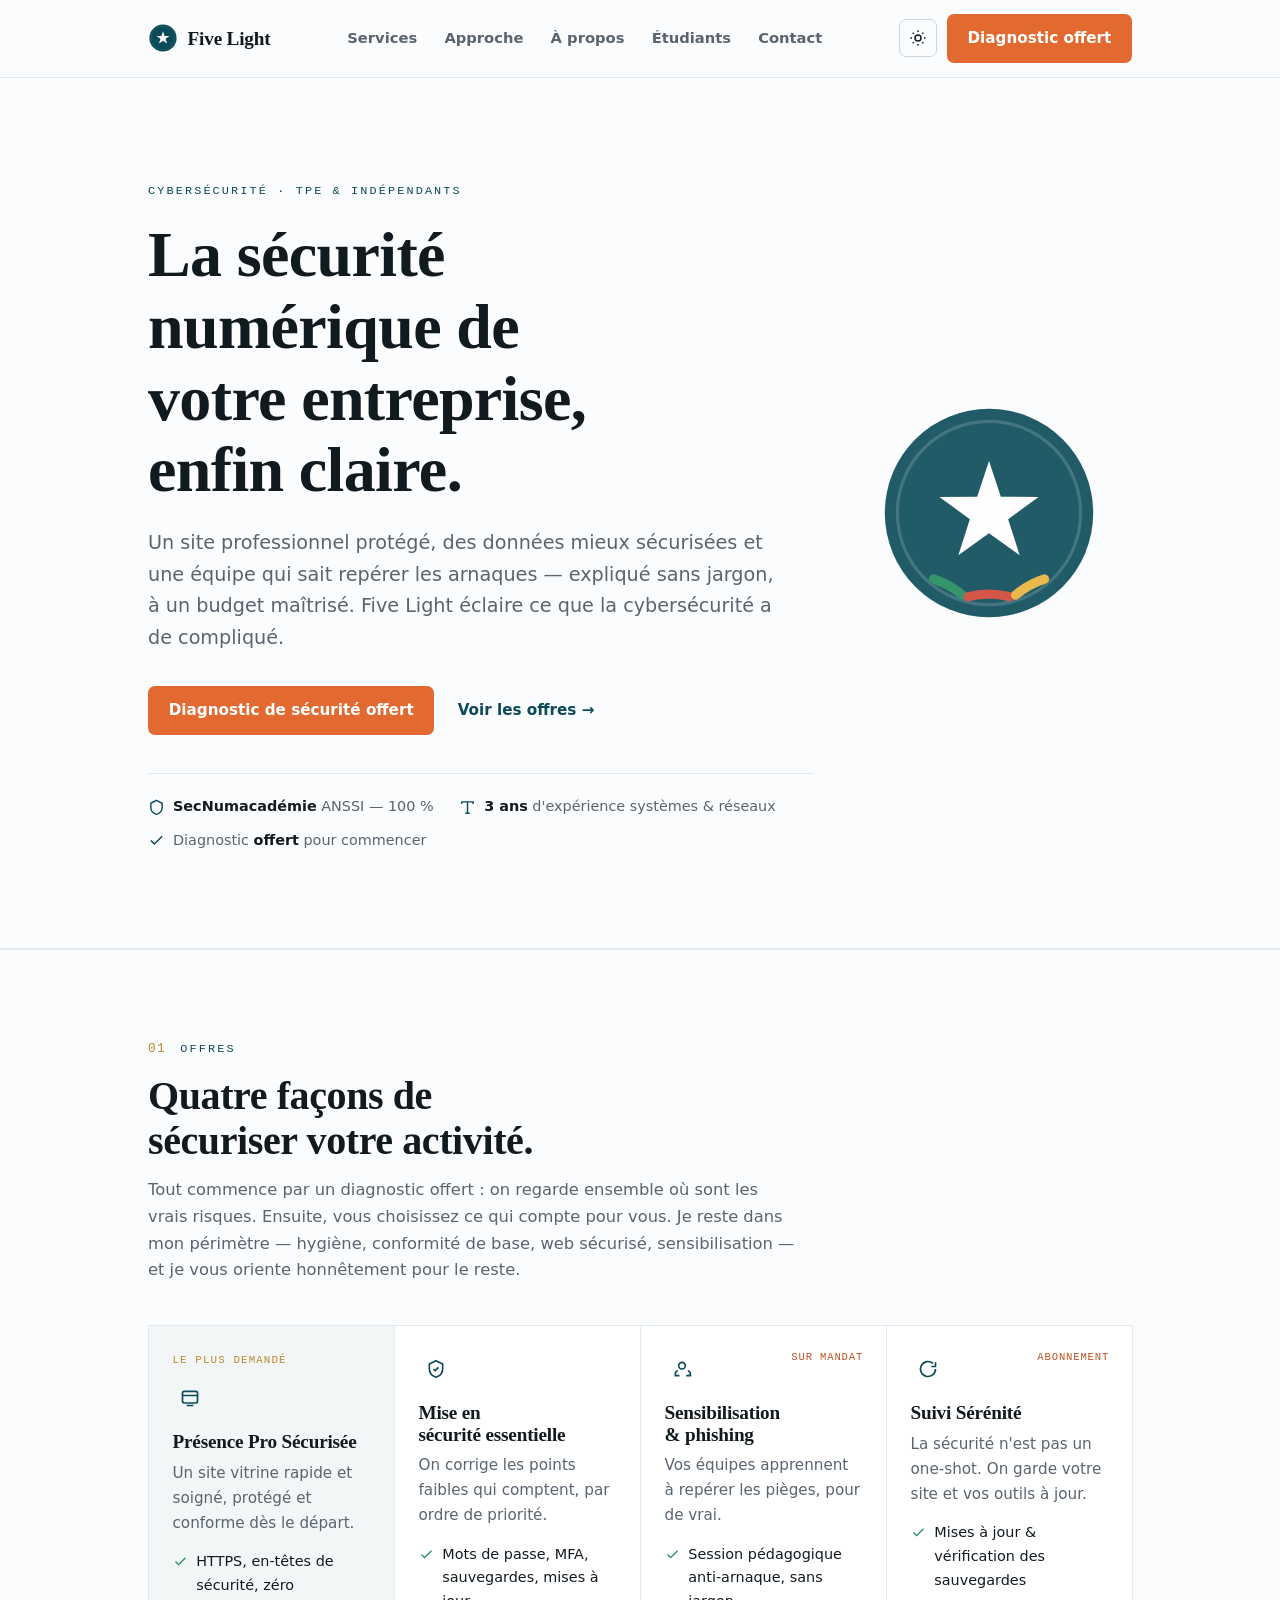
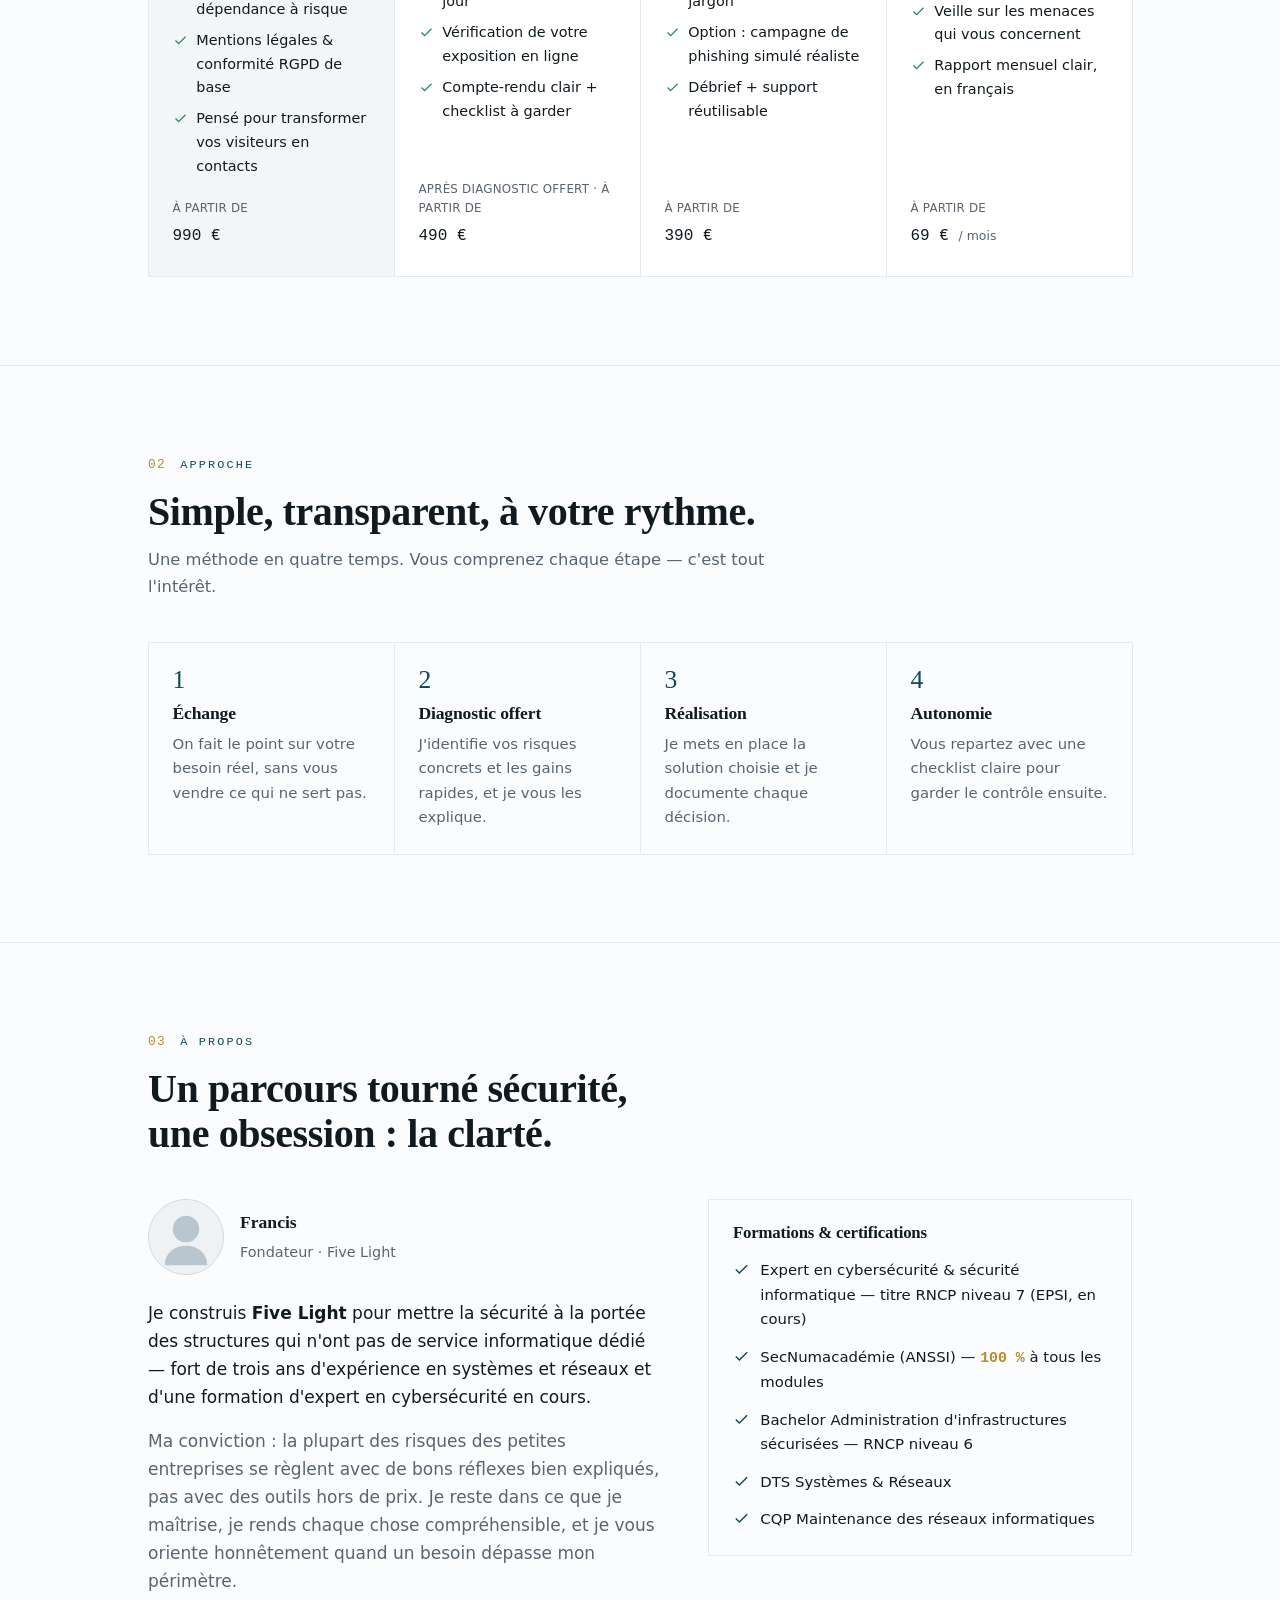
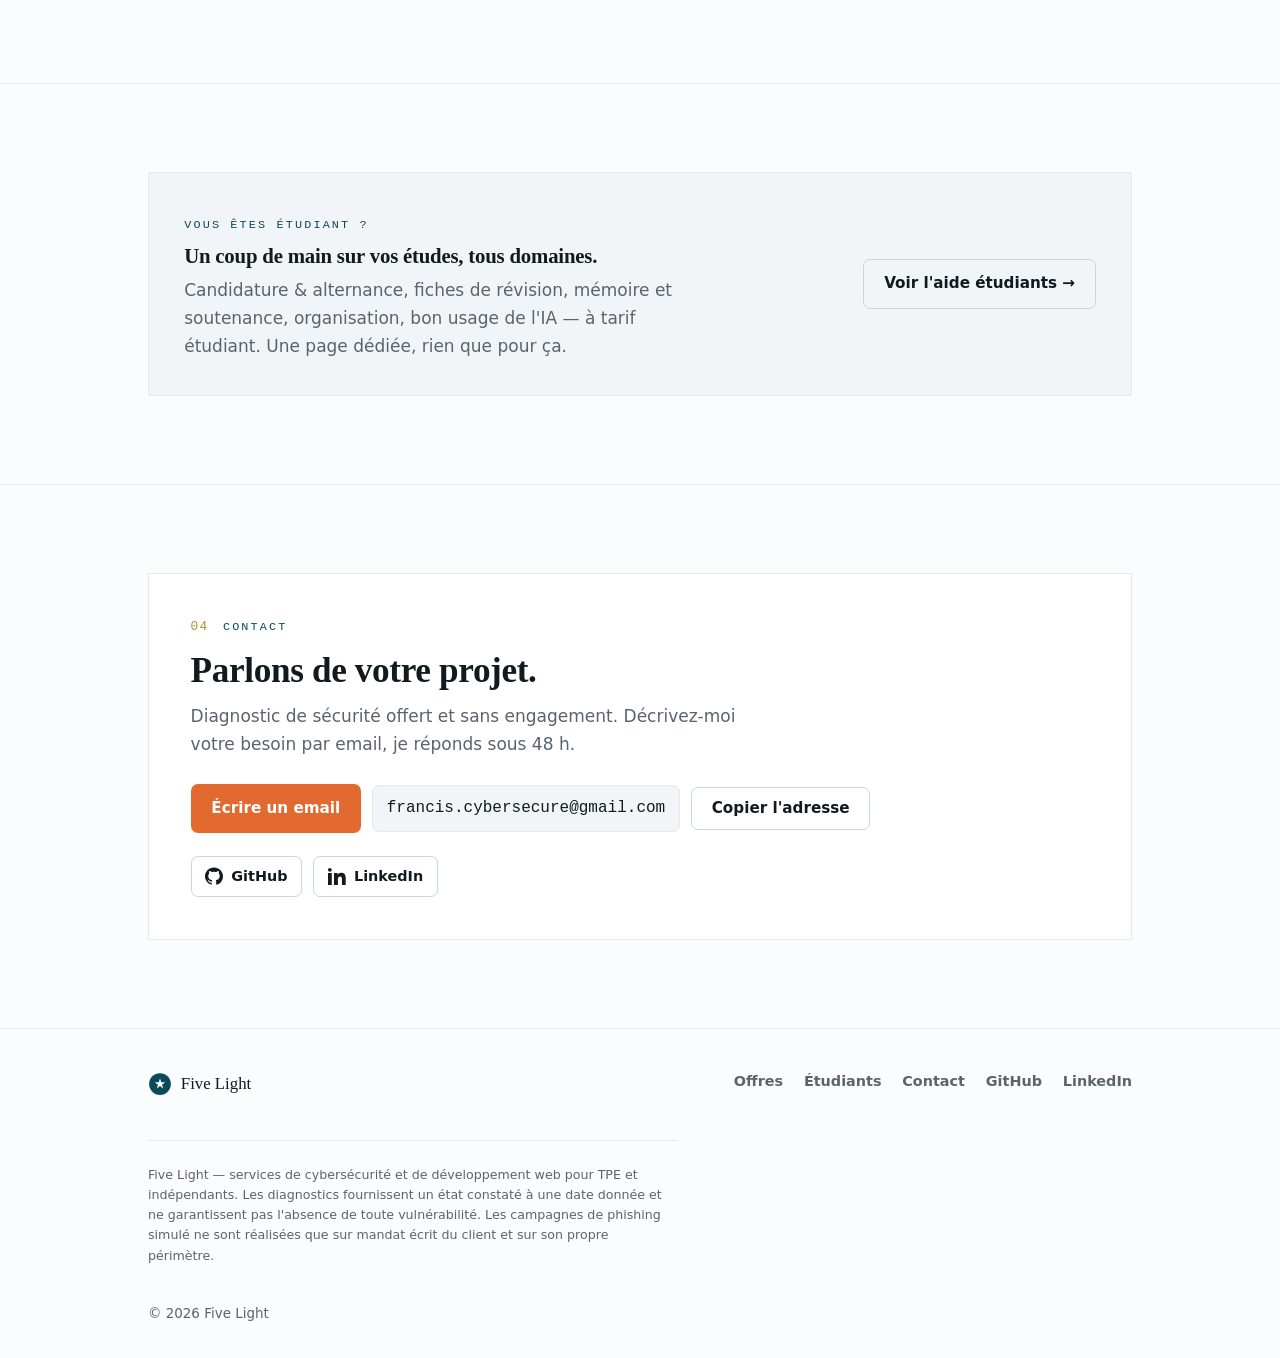
==== index.html @ 0abd0b0f "Add files via upload" ====
<!doctype html>
<html lang="fr">
<head>
<meta charset="utf-8">
<meta name="viewport" content="width=device-width, initial-scale=1, viewport-fit=cover">
<title>Five Light — Cybersécurité pour TPE &amp; indépendants</title>
<meta name="description" content="Five Light rend la sécurité numérique claire pour les TPE et indépendants : sites vitrines sécurisés et conformes RGPD, mise en sécurité essentielle, sensibilisation et suivi mensuel.">

<meta http-equiv="Content-Security-Policy" content="default-src 'self'; style-src 'self' 'unsafe-inline' https://fonts.googleapis.com; font-src https://fonts.gstatic.com; img-src 'self' data:; script-src 'self' 'unsafe-inline'; connect-src 'self'; base-uri 'self'; form-action 'self'; object-src 'none'">
<meta name="referrer" content="strict-origin-when-cross-origin">
<meta name="color-scheme" content="light dark">
<meta name="theme-color" content="#0b4a58">
<meta property="og:type" content="website">
<meta property="og:title" content="Five Light — Cybersécurité pour TPE & indépendants">
<meta property="og:description" content="La sécurité numérique de votre entreprise, enfin claire.">

<link rel="icon" href="data:image/svg+xml,%3Csvg xmlns='http://www.w3.org/2000/svg' viewBox='0 0 64 64'%3E%3Crect width='64' height='64' rx='14' fill='%230b4a58'/%3E%3Cpath d='M32 17.5 L35.29 27.47 L45.79 27.52 L37.33 33.73 L40.53 43.73 L32 37.6 L23.47 43.73 L26.67 33.73 L18.21 27.52 L28.71 27.47 Z' fill='%23fff'/%3E%3C/svg%3E">

<link rel="preconnect" href="https://fonts.googleapis.com">
<link rel="preconnect" href="https://fonts.gstatic.com" crossorigin>
<link rel="stylesheet" href="https://fonts.googleapis.com/css2?family=Spectral:wght@500;600;700&family=Mulish:wght@400;500;600;700&family=IBM+Plex+Mono:wght@500&display=swap">
<link rel="stylesheet" href="styles.css">
</head>
<body>
<a class="skip" href="#top">Aller au contenu</a>

<header class="site">
  <div class="wrap nav">
    <a class="brand" href="#top" aria-label="Five Light, accueil">
      <svg class="mark" viewBox="0 0 64 64" aria-hidden="true">
        <circle cx="32" cy="32" r="29" fill="var(--primary)"/>
        <circle cx="32" cy="32" r="25.5" fill="none" stroke="#fff" stroke-opacity="0.18" stroke-width="1"/>
        <path d="M32 17.5 L35.29 27.47 L45.79 27.52 L37.33 33.73 L40.53 43.73 L32 37.6 L23.47 43.73 L26.67 33.73 L18.21 27.52 L28.71 27.47 Z" fill="#fff"/>
      </svg>
      Five&nbsp;Light
    </a>
    <nav class="nav-links" aria-label="Navigation principale">
      <a href="#services">Services</a>
      <a href="#approche">Approche</a>
      <a href="#apropos">À propos</a>
      <a href="etudiants.html">Étudiants</a>
      <a href="#contact">Contact</a>
    </nav>
    <div class="nav-cta">
      <button class="theme-btn" id="theme" aria-label="Basculer le thème clair/sombre" title="Thème clair/sombre">
        <svg width="18" height="18" viewBox="0 0 24 24" fill="none" stroke="currentColor" stroke-width="2" aria-hidden="true"><circle cx="12" cy="12" r="4"/><path d="M12 2v2M12 20v2M4.9 4.9l1.4 1.4M17.7 17.7l1.4 1.4M2 12h2M20 12h2M4.9 19.1l1.4-1.4M17.7 6.3l1.4-1.4"/></svg>
      </button>
      <a class="btn btn-primary" href="#contact">Diagnostic offert</a>
    </div>
  </div>
</header>

<main id="top">

  <section class="hero" aria-labelledby="h-hero">
    <div class="wrap hero-grid">
      <div class="hero-copy">
        <span class="eyebrow">Cybersécurité · TPE &amp; indépendants</span>
        <h1 id="h-hero">La sécurité numérique de votre entreprise, enfin claire.</h1>
        <p class="lede">Un site professionnel protégé, des données mieux sécurisées et une équipe qui sait repérer les arnaques — expliqué sans jargon, à un budget maîtrisé. Five Light éclaire ce que la cybersécurité a de compliqué.</p>
        <div class="cta-row">
          <a class="btn btn-primary" href="#contact">Diagnostic de sécurité offert</a>
          <a class="btn btn-link" href="#services">Voir les offres →</a>
        </div>
        <ul class="trust">
          <li><svg width="17" height="17" viewBox="0 0 24 24" fill="none" stroke="currentColor" stroke-width="2"><path d="M12 2l8 4v6c0 5-3.5 8.3-8 9.8C7.5 20.3 4 17 4 12V6z"/></svg><span><b>SecNumacadémie</b> ANSSI — 100 %</span></li>
          <li><svg width="17" height="17" viewBox="0 0 24 24" fill="none" stroke="currentColor" stroke-width="2"><path d="M4 7V4h16v3M9 20h6M12 4v16"/></svg><span><b>3 ans</b> d'expérience systèmes &amp; réseaux</span></li>
          <li><svg width="17" height="17" viewBox="0 0 24 24" fill="none" stroke="currentColor" stroke-width="2"><path d="M20 6L9 17l-5-5"/></svg><span>Diagnostic <b>offert</b> pour commencer</span></li>
        </ul>
      </div>
      <div class="hero-mark" aria-hidden="true">
        <svg viewBox="0 0 64 64">
          <circle cx="32" cy="32" r="29" fill="var(--primary)"/>
          <circle cx="32" cy="32" r="25.5" fill="none" stroke="#fff" stroke-opacity="0.16" stroke-width="0.9"/>
          <path d="M32 17.5 L35.29 27.47 L45.79 27.52 L37.33 33.73 L40.53 43.73 L32 37.6 L23.47 43.73 L26.67 33.73 L18.21 27.52 L28.71 27.47 Z" fill="#fff"/>
          <path d="M16.57 50.38 A24 24 0 0 1 24.58 54.82" fill="none" stroke="#1f8a5b" stroke-width="2.6" stroke-linecap="round"/>
          <path d="M26.19 55.28 A24 24 0 0 1 37.81 55.28" fill="none" stroke="#cf4535" stroke-width="2.6" stroke-linecap="round"/>
          <path d="M39.42 54.82 A24 24 0 0 1 47.43 50.38" fill="none" stroke="#e8b23b" stroke-width="2.6" stroke-linecap="round"/>
        </svg>
      </div>
    </div>
  </section>

  <section id="services" aria-labelledby="h-serv">
    <div class="wrap">
      <div class="sec-head">
        <div class="kick"><span class="num">01</span><span class="eyebrow">Offres</span></div>
        <h2 id="h-serv">Quatre façons de sécuriser votre activité.</h2>
        <p>Tout commence par un diagnostic offert : on regarde ensemble où sont les vrais risques. Ensuite, vous choisissez ce qui compte pour vous. Je reste dans mon périmètre — hygiène, conformité de base, web sécurisé, sensibilisation — et je vous oriente honnêtement pour le reste.</p>
      </div>

      <div class="cards four">
        <article class="card feature">
          <span class="ribbon">Le plus demandé</span>
          <div class="ico"><svg width="20" height="20" viewBox="0 0 24 24" fill="none" stroke="currentColor" stroke-width="2"><rect x="3" y="4" width="18" height="14" rx="2"/><path d="M3 9h18M8 21h8"/></svg></div>
          <h3>Présence Pro Sécurisée</h3>
          <p>Un site vitrine rapide et soigné, protégé et conforme dès le départ.</p>
          <ul>
            <li><svg width="15" height="15" viewBox="0 0 24 24" fill="none" stroke="currentColor" stroke-width="2"><path d="M20 6L9 17l-5-5"/></svg>HTTPS, en-têtes de sécurité, zéro dépendance à risque</li>
            <li><svg width="15" height="15" viewBox="0 0 24 24" fill="none" stroke="currentColor" stroke-width="2"><path d="M20 6L9 17l-5-5"/></svg>Mentions légales &amp; conformité RGPD de base</li>
            <li><svg width="15" height="15" viewBox="0 0 24 24" fill="none" stroke="currentColor" stroke-width="2"><path d="M20 6L9 17l-5-5"/></svg>Pensé pour transformer vos visiteurs en contacts</li>
          </ul>
          <div class="price"><small>à partir de</small>990 €</div>
        </article>

        <article class="card">
          <div class="ico"><svg width="20" height="20" viewBox="0 0 24 24" fill="none" stroke="currentColor" stroke-width="2"><path d="M12 2l8 4v6c0 5-3.5 8.3-8 9.8C7.5 20.3 4 17 4 12V6z"/><path d="M9 12l2 2 4-4"/></svg></div>
          <h3>Mise en sécurité essentielle</h3>
          <p>On corrige les points faibles qui comptent, par ordre de priorité.</p>
          <ul>
            <li><svg width="15" height="15" viewBox="0 0 24 24" fill="none" stroke="currentColor" stroke-width="2"><path d="M20 6L9 17l-5-5"/></svg>Mots de passe, MFA, sauvegardes, mises à jour</li>
            <li><svg width="15" height="15" viewBox="0 0 24 24" fill="none" stroke="currentColor" stroke-width="2"><path d="M20 6L9 17l-5-5"/></svg>Vérification de votre exposition en ligne</li>
            <li><svg width="15" height="15" viewBox="0 0 24 24" fill="none" stroke="currentColor" stroke-width="2"><path d="M20 6L9 17l-5-5"/></svg>Compte-rendu clair + checklist à garder</li>
          </ul>
          <div class="price"><small>après diagnostic offert · à partir de</small>490 €</div>
        </article>

        <article class="card">
          <span class="tag">Sur mandat</span>
          <div class="ico"><svg width="20" height="20" viewBox="0 0 24 24" fill="none" stroke="currentColor" stroke-width="2"><path d="M17 20h5v-2a4 4 0 0 0-3-3.9M9 20H4v-2a4 4 0 0 1 3-3.9M12 12a4 4 0 1 0 0-8 4 4 0 0 0 0 8z"/></svg></div>
          <h3>Sensibilisation &amp; phishing</h3>
          <p>Vos équipes apprennent à repérer les pièges, pour de vrai.</p>
          <ul>
            <li><svg width="15" height="15" viewBox="0 0 24 24" fill="none" stroke="currentColor" stroke-width="2"><path d="M20 6L9 17l-5-5"/></svg>Session pédagogique anti-arnaque, sans jargon</li>
            <li><svg width="15" height="15" viewBox="0 0 24 24" fill="none" stroke="currentColor" stroke-width="2"><path d="M20 6L9 17l-5-5"/></svg>Option : campagne de phishing simulé réaliste</li>
            <li><svg width="15" height="15" viewBox="0 0 24 24" fill="none" stroke="currentColor" stroke-width="2"><path d="M20 6L9 17l-5-5"/></svg>Débrief + support réutilisable</li>
          </ul>
          <div class="price"><small>à partir de</small>390 €</div>
        </article>

        <article class="card">
          <span class="tag">Abonnement</span>
          <div class="ico"><svg width="20" height="20" viewBox="0 0 24 24" fill="none" stroke="currentColor" stroke-width="2"><path d="M21 12a9 9 0 1 1-3-6.7M21 4v5h-5"/></svg></div>
          <h3>Suivi Sérénité</h3>
          <p>La sécurité n'est pas un one-shot. On garde votre site et vos outils à jour.</p>
          <ul>
            <li><svg width="15" height="15" viewBox="0 0 24 24" fill="none" stroke="currentColor" stroke-width="2"><path d="M20 6L9 17l-5-5"/></svg>Mises à jour &amp; vérification des sauvegardes</li>
            <li><svg width="15" height="15" viewBox="0 0 24 24" fill="none" stroke="currentColor" stroke-width="2"><path d="M20 6L9 17l-5-5"/></svg>Veille sur les menaces qui vous concernent</li>
            <li><svg width="15" height="15" viewBox="0 0 24 24" fill="none" stroke="currentColor" stroke-width="2"><path d="M20 6L9 17l-5-5"/></svg>Rapport mensuel clair, en français</li>
          </ul>
          <div class="price"><small>à partir de</small>69 € <span style="font-family:var(--sans);font-size:.78rem;color:var(--muted)">/ mois</span></div>
        </article>
      </div>
    </div>
  </section>

  <section id="approche" aria-labelledby="h-app">
    <div class="wrap">
      <div class="sec-head">
        <div class="kick"><span class="num">02</span><span class="eyebrow">Approche</span></div>
        <h2 id="h-app">Simple, transparent, à votre rythme.</h2>
        <p>Une méthode en quatre temps. Vous comprenez chaque étape — c'est tout l'intérêt.</p>
      </div>
      <div class="steps">
        <div class="step"><div class="s-n">1</div><h3>Échange</h3><p>On fait le point sur votre besoin réel, sans vous vendre ce qui ne sert pas.</p></div>
        <div class="step"><div class="s-n">2</div><h3>Diagnostic offert</h3><p>J'identifie vos risques concrets et les gains rapides, et je vous les explique.</p></div>
        <div class="step"><div class="s-n">3</div><h3>Réalisation</h3><p>Je mets en place la solution choisie et je documente chaque décision.</p></div>
        <div class="step"><div class="s-n">4</div><h3>Autonomie</h3><p>Vous repartez avec une checklist claire pour garder le contrôle ensuite.</p></div>
      </div>
    </div>
  </section>

  <section id="apropos" aria-labelledby="h-ap2">
    <div class="wrap">
      <div class="sec-head">
        <div class="kick"><span class="num">03</span><span class="eyebrow">À propos</span></div>
        <h2 id="h-ap2">Un parcours tourné sécurité, une obsession : la clarté.</h2>
      </div>
      <div class="about">
        <div>
          <!-- PHOTO : remplace le src ci-dessous par "photo.jpg" après avoir déposé ta photo à la racine du dépôt. -->
          <div class="who">
            <img class="avatar" src="data:image/svg+xml,%3Csvg xmlns='http://www.w3.org/2000/svg' viewBox='0 0 84 84'%3E%3Crect width='84' height='84' fill='%23eef2f5'/%3E%3Ccircle cx='42' cy='33' r='15' fill='%23b9c6d0'/%3E%3Cpath d='M18 74c0-14 11-22 24-22s24 8 24 22z' fill='%23b9c6d0'/%3E%3C/svg%3E" alt="Portrait de Francis, fondateur de Five Light" width="84" height="84">
            <div><b>Francis</b><span>Fondateur · Five Light</span></div>
          </div>
          <p>Je construis <b style="color:var(--ink)">Five Light</b> pour mettre la sécurité à la portée des structures qui n'ont pas de service informatique dédié — fort de trois ans d'expérience en systèmes et réseaux et d'une formation d'expert en cybersécurité en cours.</p>
          <p>Ma conviction : la plupart des risques des petites entreprises se règlent avec de bons réflexes bien expliqués, pas avec des outils hors de prix. Je reste dans ce que je maîtrise, je rends chaque chose compréhensible, et je vous oriente honnêtement quand un besoin dépasse mon périmètre.</p>
        </div>
        <aside class="creds" aria-label="Formations et certifications">
          <h3>Formations &amp; certifications</h3>
          <ul>
            <li><svg width="17" height="17" viewBox="0 0 24 24" fill="none" stroke="currentColor" stroke-width="2"><path d="M20 6L9 17l-5-5"/></svg><span>Expert en cybersécurité &amp; sécurité informatique — titre RNCP niveau 7 (EPSI, en cours)</span></li>
            <li><svg width="17" height="17" viewBox="0 0 24 24" fill="none" stroke="currentColor" stroke-width="2"><path d="M20 6L9 17l-5-5"/></svg><span>SecNumacadémie (ANSSI) — <span class="score">100 %</span> à tous les modules</span></li>
            <li><svg width="17" height="17" viewBox="0 0 24 24" fill="none" stroke="currentColor" stroke-width="2"><path d="M20 6L9 17l-5-5"/></svg><span>Bachelor Administration d'infrastructures sécurisées — RNCP niveau 6</span></li>
            <li><svg width="17" height="17" viewBox="0 0 24 24" fill="none" stroke="currentColor" stroke-width="2"><path d="M20 6L9 17l-5-5"/></svg><span>DTS Systèmes &amp; Réseaux</span></li>
            <li><svg width="17" height="17" viewBox="0 0 24 24" fill="none" stroke="currentColor" stroke-width="2"><path d="M20 6L9 17l-5-5"/></svg><span>CQP Maintenance des réseaux informatiques</span></li>
          </ul>
        </aside>
      </div>
    </div>
  </section>

  <section aria-label="Étudiants">
    <div class="wrap">
      <div class="crossband">
        <div>
          <span class="eyebrow">Vous êtes étudiant ?</span>
          <h3 style="margin-top:.5rem">Un coup de main sur vos études, tous domaines.</h3>
          <p>Candidature &amp; alternance, fiches de révision, mémoire et soutenance, organisation, bon usage de l'IA — à tarif étudiant. Une page dédiée, rien que pour ça.</p>
        </div>
        <a class="btn btn-ghost" href="etudiants.html">Voir l'aide étudiants →</a>
      </div>
    </div>
  </section>

  <section id="contact" aria-labelledby="h-ct">
    <div class="wrap">
      <div class="contact">
        <div class="kick"><span class="num">04</span><span class="eyebrow">Contact</span></div>
        <h2 id="h-ct">Parlons de votre projet.</h2>
        <p>Diagnostic de sécurité offert et sans engagement. Décrivez-moi votre besoin par email, je réponds sous 48&nbsp;h.</p>
        <div class="mailrow">
          <a class="btn btn-primary" href="mailto:francis.cybersecure@gmail.com?subject=Demande%20via%20Five%20Light">Écrire un email</a>
          <span class="mail" id="mail">francis.cybersecure@gmail.com</span>
          <button class="btn btn-ghost" id="copy" type="button">Copier l'adresse</button>
          <span class="copy-ok" id="copyok" hidden>Copié ✓</span>
        </div>
        <div class="socials">
          <a href="https://github.com/francis-cybersecure" target="_blank" rel="noopener noreferrer">
            <svg width="18" height="18" viewBox="0 0 24 24" fill="currentColor" aria-hidden="true"><path d="M12 .5C5.37.5 0 5.78 0 12.29c0 5.21 3.44 9.63 8.21 11.19.6.11.82-.26.82-.57 0-.28-.01-1.02-.02-2-3.34.71-4.04-1.58-4.04-1.58-.55-1.36-1.34-1.72-1.34-1.72-1.08-.73.09-.72.09-.72 1.2.08 1.84 1.21 1.84 1.21 1.07 1.8 2.81 1.28 3.5.98.11-.76.42-1.28.76-1.58-2.67-.29-5.47-1.31-5.47-5.83 0-1.29.47-2.34 1.24-3.16-.13-.3-.54-1.5.1-3.12 0 0 1.01-.32 3.3 1.21a11.5 11.5 0 0 1 6 0c2.29-1.53 3.3-1.21 3.3-1.21.65 1.62.24 2.82.12 3.12.77.82 1.23 1.87 1.23 3.16 0 4.53-2.81 5.53-5.48 5.82.43.37.81 1.1.81 2.22 0 1.6-.01 2.88-.01 3.27 0 .31.22.69.83.57A12.3 12.3 0 0 0 24 12.29C24 5.78 18.63.5 12 .5z"/></svg>
            GitHub
          </a>
          <a href="https://www.linkedin.com/in/francis-tabuguia-2506b2285/" target="_blank" rel="noopener noreferrer">
            <svg width="18" height="18" viewBox="0 0 24 24" fill="currentColor" aria-hidden="true"><path d="M4.98 3.5A2.5 2.5 0 1 1 0 3.5a2.5 2.5 0 0 1 4.98 0zM0 8h5v16H0zM8 8h4.8v2.2h.1c.7-1.3 2.3-2.6 4.7-2.6 5 0 6 3.3 6 7.6V24h-5v-7.4c0-1.8 0-4-2.5-4s-2.9 1.9-2.9 3.9V24H8z"/></svg>
            LinkedIn
          </a>
        </div>
      </div>
    </div>
  </section>

</main>

<footer class="site">
  <div class="wrap">
    <div class="foot-grid">
      <div class="foot-brand">
        <svg class="mark" viewBox="0 0 64 64" aria-hidden="true">
          <circle cx="32" cy="32" r="29" fill="var(--primary)"/>
          <path d="M32 17.5 L35.29 27.47 L45.79 27.52 L37.33 33.73 L40.53 43.73 L32 37.6 L23.47 43.73 L26.67 33.73 L18.21 27.52 L28.71 27.47 Z" fill="#fff"/>
        </svg>
        Five Light
      </div>
      <div class="foot-links">
        <a href="#services">Offres</a>
        <a href="etudiants.html">Étudiants</a>
        <a href="#contact">Contact</a>
        <a href="https://github.com/francis-cybersecure" target="_blank" rel="noopener noreferrer">GitHub</a>
        <a href="https://www.linkedin.com/in/francis-tabuguia-2506b2285/" target="_blank" rel="noopener noreferrer">LinkedIn</a>
      </div>
    </div>
    <p class="disclaimer">Five Light — services de cybersécurité et de développement web pour TPE et indépendants. Les diagnostics fournissent un état constaté à une date donnée et ne garantissent pas l'absence de toute vulnérabilité. Les campagnes de phishing simulé ne sont réalisées que sur mandat écrit du client et sur son propre périmètre.</p>
    <div style="padding-bottom:2rem"><span class="copyr">© <span id="year"></span> Five Light</span></div>
  </div>
</footer>

<script>
(function(){
  "use strict";
  var root=document.documentElement;
  var y=document.getElementById('year'); if(y) y.textContent=new Date().getFullYear();

  var KEY='fl-theme';
  try{ var saved=localStorage.getItem(KEY); if(saved==='dark'||saved==='light') root.setAttribute('data-theme',saved); }catch(e){}
  var tbtn=document.getElementById('theme');
  if(tbtn) tbtn.addEventListener('click',function(){
    var cur=root.getAttribute('data-theme');
    var isDark = cur ? cur==='dark' : window.matchMedia('(prefers-color-scheme:dark)').matches;
    var next=isDark?'light':'dark';
    root.setAttribute('data-theme',next);
    try{ localStorage.setItem(KEY,next); }catch(e){}
  });

  var copy=document.getElementById('copy'), mail=document.getElementById('mail'), ok=document.getElementById('copyok');
  if(copy) copy.addEventListener('click',function(){
    var txt=mail?mail.textContent.trim():'';
    function done(){ if(ok){ ok.hidden=false; setTimeout(function(){ok.hidden=true;},2000);} }
    if(navigator.clipboard && navigator.clipboard.writeText){ navigator.clipboard.writeText(txt).then(done).catch(sel); } else { sel(); }
    function sel(){ try{ var r=document.createRange(); r.selectNodeContents(mail); var s=window.getSelection(); s.removeAllRanges(); s.addRange(r); done(); }catch(e){} }
  });
})();
</script>
</body>
</html>
---- styles.css ----
/* ============================================================
   Five Light — système de design (refonte éditoriale)
   Direction : studio de cybersécurité. Serif Spectral en titres,
   filets fins plutôt qu'ombres, grille structurée, corail parcimonieux,
   accents mono "techniques". Étoile de marque. Clair & sombre.
   ============================================================ */
:root{
  --bg:#fbfcfd; --surface:#ffffff; --surface-2:#f1f5f7;
  --ink:#101a1f; --muted:#59646f; --line:#e3e9ed; --line-strong:#cbd5db;
  --primary:#0b4a58; --primary-ink:#083743; --link:#156b7e;
  --accent:#e26a30; --accent-ink:#bb531f;
  --gold:#b98a2e; --good:#1f8a5b;

  --serif:'Spectral', Georgia, 'Times New Roman', serif;
  --sans:'Mulish', ui-sans-serif, system-ui, -apple-system, sans-serif;
  --mono:'IBM Plex Mono', ui-monospace, 'SFMono-Regular', Menlo, monospace;

  --maxw:1080px; --gutter:clamp(20px,5vw,48px); --radius:10px;
}
@media (prefers-color-scheme:dark){:root:not([data-theme="light"]){
  --bg:#0a1216; --surface:#0f1b21; --surface-2:#13232a;
  --ink:#e9f0f2; --muted:#9aa8b1; --line:#20323a; --line-strong:#2c414a;
  --primary:#4fb3c6; --primary-ink:#8fd6e2; --link:#67c2d4;
  --accent:#ff8a54; --accent-ink:#ffab80;
  --gold:#d9b25a; --good:#43c68a;
  color-scheme:dark;
}}
:root[data-theme="dark"]{
  --bg:#0a1216; --surface:#0f1b21; --surface-2:#13232a;
  --ink:#e9f0f2; --muted:#9aa8b1; --line:#20323a; --line-strong:#2c414a;
  --primary:#4fb3c6; --primary-ink:#8fd6e2; --link:#67c2d4;
  --accent:#ff8a54; --accent-ink:#ffab80;
  --gold:#d9b25a; --good:#43c68a;
  color-scheme:dark;
}

*{box-sizing:border-box}
html{-webkit-text-size-adjust:100%;scroll-behavior:smooth}
@media(prefers-reduced-motion:reduce){html{scroll-behavior:auto}*{transition:none!important}}
body{margin:0;background:var(--bg);color:var(--ink);font-family:var(--sans);
  font-size:17px;line-height:1.65;-webkit-font-smoothing:antialiased;text-rendering:optimizeLegibility}
img{max-width:100%;display:block}
a{color:var(--link)}
h1,h2,h3,h4{font-family:var(--serif);font-weight:600;line-height:1.12;letter-spacing:-.01em;margin:0;color:var(--ink);text-wrap:balance}
p{margin:0}
::selection{background:color-mix(in srgb,var(--primary) 22%, transparent)}
:focus-visible{outline:2px solid var(--primary);outline-offset:3px;border-radius:4px}

.wrap{max-width:var(--maxw);margin-inline:auto;padding-inline:var(--gutter)}
.skip{position:absolute;left:-9999px}
.skip:focus{left:var(--gutter);top:8px;z-index:100;background:var(--surface);padding:.5em 1em;border:1px solid var(--line);border-radius:6px}

.eyebrow{font-family:var(--mono);font-size:.74rem;letter-spacing:.18em;text-transform:uppercase;color:var(--primary);font-weight:500}
.num{font-family:var(--mono);color:var(--gold);font-size:.8rem;letter-spacing:.1em}

/* ---------- Boutons ---------- */
.btn{display:inline-flex;align-items:center;gap:.5em;font-family:var(--sans);font-weight:700;font-size:.95rem;
  padding:.74em 1.3em;border-radius:7px;border:1px solid transparent;cursor:pointer;text-decoration:none;
  transition:background .2s ease, color .2s ease, border-color .2s ease}
.btn-primary{background:var(--accent);color:#fff}
.btn-primary:hover{background:var(--accent-ink)}
.btn-ghost{background:transparent;color:var(--ink);border-color:var(--line-strong)}
.btn-ghost:hover{border-color:var(--primary);color:var(--primary)}
.btn-link{background:none;color:var(--primary);padding:.74em .2em;font-weight:700}
.btn-link:hover{gap:.75em}

/* ---------- En-tête ---------- */
header.site{position:sticky;top:env(safe-area-inset-top,0px);z-index:50;
  background:color-mix(in srgb,var(--bg) 85%, transparent);backdrop-filter:saturate(1.1) blur(10px);
  border-bottom:1px solid var(--line)}
.nav{display:flex;align-items:center;justify-content:space-between;gap:1rem;padding-block:.85rem}
.brand{display:flex;align-items:center;gap:.6rem;font-family:var(--serif);font-weight:600;font-size:1.2rem;letter-spacing:-.01em;text-decoration:none;color:var(--ink)}
.brand .mark{width:30px;height:30px;flex:none}
.nav-links{display:flex;align-items:center;gap:1.7rem}
.nav-links a{text-decoration:none;color:var(--muted);font-weight:600;font-size:.92rem}
.nav-links a:hover,.nav-links a[aria-current="page"]{color:var(--ink)}
.nav-cta{display:flex;align-items:center;gap:.6rem}
.theme-btn{background:transparent;border:1px solid var(--line-strong);color:var(--ink);width:38px;height:38px;border-radius:7px;cursor:pointer;display:grid;place-items:center;flex:none}
.theme-btn:hover{border-color:var(--primary);color:var(--primary)}
@media(max-width:800px){.nav-links{display:none}}

/* ---------- Héros ---------- */
.hero{border-bottom:1px solid var(--line);position:relative;overflow:hidden;padding-block:0}
.hero-grid{display:grid;grid-template-columns:1.4fr .6fr;gap:2rem;align-items:center;padding-block:clamp(3rem,8vw,6rem);position:relative}
@media(max-width:820px){.hero-grid{grid-template-columns:1fr}}
.hero h1{font-size:clamp(2.3rem,6vw,4rem);margin-top:1.1rem;max-width:16ch}
.hero .lede{margin-top:1.3rem;max-width:52ch;font-size:clamp(1.05rem,2.4vw,1.2rem);color:var(--muted)}
.cta-row{display:flex;flex-wrap:wrap;gap:.6rem 1.2rem;align-items:center;margin-top:2rem}
.hero-mark{display:grid;place-items:center}
.hero-mark svg{width:100%;max-width:230px;height:auto;opacity:.9}
@media(max-width:820px){.hero-mark{display:none}}
.trust{list-style:none;margin:2.4rem 0 0;padding:1.3rem 0 0;border-top:1px solid var(--line);
  display:flex;flex-wrap:wrap;gap:.6rem 1.6rem}
.trust li{display:flex;align-items:center;gap:.5rem;font-size:.9rem;color:var(--muted)}
.trust li b{color:var(--ink);font-weight:700}
.trust svg{color:var(--primary);flex:none}

/* ---------- Sections ---------- */
section{padding-block:clamp(3rem,7vw,5.5rem)}
section + section{border-top:1px solid var(--line)}
.sec-head{max-width:60ch;margin-bottom:2.6rem}
.kick{display:flex;align-items:baseline;gap:.9rem;margin-bottom:.9rem}
.sec-head h2{font-size:clamp(1.8rem,4vw,2.5rem)}
.sec-head p{margin-top:.8rem;color:var(--muted);font-size:1.02rem}

/* ---------- Cartes (filets, plates) ---------- */
.group-label{font-family:var(--mono);font-size:.76rem;letter-spacing:.12em;text-transform:uppercase;color:var(--muted);margin:2rem 0 1rem}
.cards{display:grid;grid-template-columns:repeat(auto-fit,minmax(255px,1fr));gap:0}
.cards.four{grid-template-columns:repeat(4,1fr)}
.cards.three{grid-template-columns:repeat(3,1fr)}
@media(max-width:980px){.cards.four{grid-template-columns:repeat(2,1fr)}}
@media(max-width:860px){.cards.three{grid-template-columns:repeat(2,1fr)}}
@media(max-width:560px){.cards.four,.cards.three{grid-template-columns:1fr}}
/* grille à filets : bordures partagées */
.card{background:var(--surface);border:1px solid var(--line);margin:-0.5px;padding:1.6rem 1.5rem 1.7rem;
  display:flex;flex-direction:column;min-width:0;position:relative;transition:background .2s ease}
.card:hover{background:var(--surface-2)}
.card.feature{background:color-mix(in srgb,var(--primary) 5%, var(--surface))}
.card .ico{width:34px;height:34px;color:var(--primary);display:grid;place-items:center;margin-bottom:1rem}
.card h3{font-size:1.2rem}
.card p{margin-top:.5rem;color:var(--muted);font-size:.95rem}
.card ul{margin:.9rem 0 0;padding:0;list-style:none;display:flex;flex-direction:column;gap:.45rem}
.card ul li{display:flex;gap:.55rem;font-size:.9rem;color:var(--ink)}
.card ul li svg{color:var(--good);flex:none;margin-top:4px}
.card .price{margin-top:auto;padding-top:1.3rem;font-family:var(--mono);font-size:1rem;color:var(--ink);font-variant-numeric:tabular-nums}
.card .price small{display:block;font-family:var(--sans);color:var(--muted);font-size:.74rem;letter-spacing:.02em;margin-bottom:.25rem;text-transform:uppercase}
.card .tag{position:absolute;top:1.4rem;right:1.4rem;font-size:.66rem;font-family:var(--mono);letter-spacing:.08em;text-transform:uppercase;color:var(--accent-ink)}
.ribbon{font-family:var(--mono);font-size:.68rem;letter-spacing:.1em;text-transform:uppercase;color:var(--gold);margin-bottom:.7rem;display:block}

/* ---------- Pills / conformité ---------- */
.pills{display:flex;flex-wrap:wrap;gap:.5rem;margin-top:1.6rem}
.pill{font-size:.8rem;color:var(--muted);border:1px solid var(--line);padding:.42em .8em;border-radius:999px;display:inline-flex;gap:.45rem;align-items:center}
.pill svg{color:var(--primary)}

/* ---------- Approche (étapes numérotées) ---------- */
.steps{display:grid;grid-template-columns:repeat(auto-fit,minmax(210px,1fr));gap:0}
.step{padding:1.5rem;border:1px solid var(--line);margin:-0.5px}
.step .s-n{font-family:var(--serif);font-size:1.6rem;color:var(--primary);line-height:1}
.step h3{font-size:1.1rem;margin-top:.7rem}
.step p{margin-top:.5rem;color:var(--muted);font-size:.93rem}

/* ---------- À propos ---------- */
.about{display:grid;grid-template-columns:1.1fr .9fr;gap:2.6rem;align-items:start}
@media(max-width:820px){.about{grid-template-columns:1fr}}
.about p+p{margin-top:1rem;color:var(--muted)}
.who{display:flex;align-items:center;gap:1rem;margin-bottom:1.5rem}
.who .avatar{width:76px;height:76px;border-radius:50%;object-fit:cover;border:1px solid var(--line-strong);background:var(--surface-2);flex:none}
.who b{display:block;font-family:var(--serif);font-size:1.1rem}
.who span{color:var(--muted);font-size:.9rem}
.creds{border:1px solid var(--line);padding:1.5rem}
.creds h3{font-size:1.05rem}
.creds ul{list-style:none;margin:1rem 0 0;padding:0;display:flex;flex-direction:column;gap:.8rem}
.creds li{display:flex;gap:.65rem;font-size:.93rem}
.creds li svg{color:var(--primary);flex:none;margin-top:3px}
.creds .score{color:var(--gold);font-weight:700;font-family:var(--mono)}

/* ---------- Bande inter-pages ---------- */
.crossband{border:1px solid var(--line);background:var(--surface-2);padding:clamp(1.4rem,4vw,2.2rem);
  display:flex;flex-wrap:wrap;gap:1.2rem;align-items:center;justify-content:space-between}
.crossband p{color:var(--muted);max-width:48ch;margin-top:.5rem}
.crossband h3{font-size:1.3rem}

/* ---------- Contact ---------- */
.contact{border:1px solid var(--line);background:var(--surface);padding:clamp(1.6rem,4vw,2.6rem)}
.contact h2{font-size:clamp(1.6rem,4vw,2.2rem)}
.contact p{margin-top:.7rem;color:var(--muted);max-width:52ch}
.mailrow{display:flex;flex-wrap:wrap;align-items:center;gap:.7rem;margin-top:1.6rem}
.mail{font-family:var(--mono);font-size:1rem;background:var(--surface-2);border:1px solid var(--line);padding:.6em .85em;border-radius:7px;user-select:all}
.copy-ok{font-size:.85rem;color:var(--good);font-weight:700}
.socials{display:flex;gap:.7rem;margin-top:1.4rem;flex-wrap:wrap}
.socials a{display:inline-flex;align-items:center;gap:.5rem;text-decoration:none;color:var(--ink);border:1px solid var(--line-strong);padding:.55em .95em;border-radius:7px;font-weight:600;font-size:.9rem}
.socials a:hover{border-color:var(--primary);color:var(--primary)}

/* ---------- Pied ---------- */
footer.site{border-top:1px solid var(--line);margin-top:0}
.foot-grid{display:flex;flex-wrap:wrap;gap:2rem;justify-content:space-between;padding-block:2.6rem}
.foot-brand{display:flex;align-items:center;gap:.55rem;font-family:var(--serif);font-size:1.05rem}
.foot-brand .mark{width:24px;height:24px}
.foot-links{display:flex;gap:1.3rem;flex-wrap:wrap}
.foot-links a{color:var(--muted);text-decoration:none;font-size:.9rem;font-weight:600}
.foot-links a:hover{color:var(--ink)}
.disclaimer{max-width:66ch;font-size:.79rem;color:var(--muted);line-height:1.6;padding-bottom:2rem;border-top:1px solid var(--line);padding-top:1.5rem}
.copyr{color:var(--muted);font-size:.84rem}
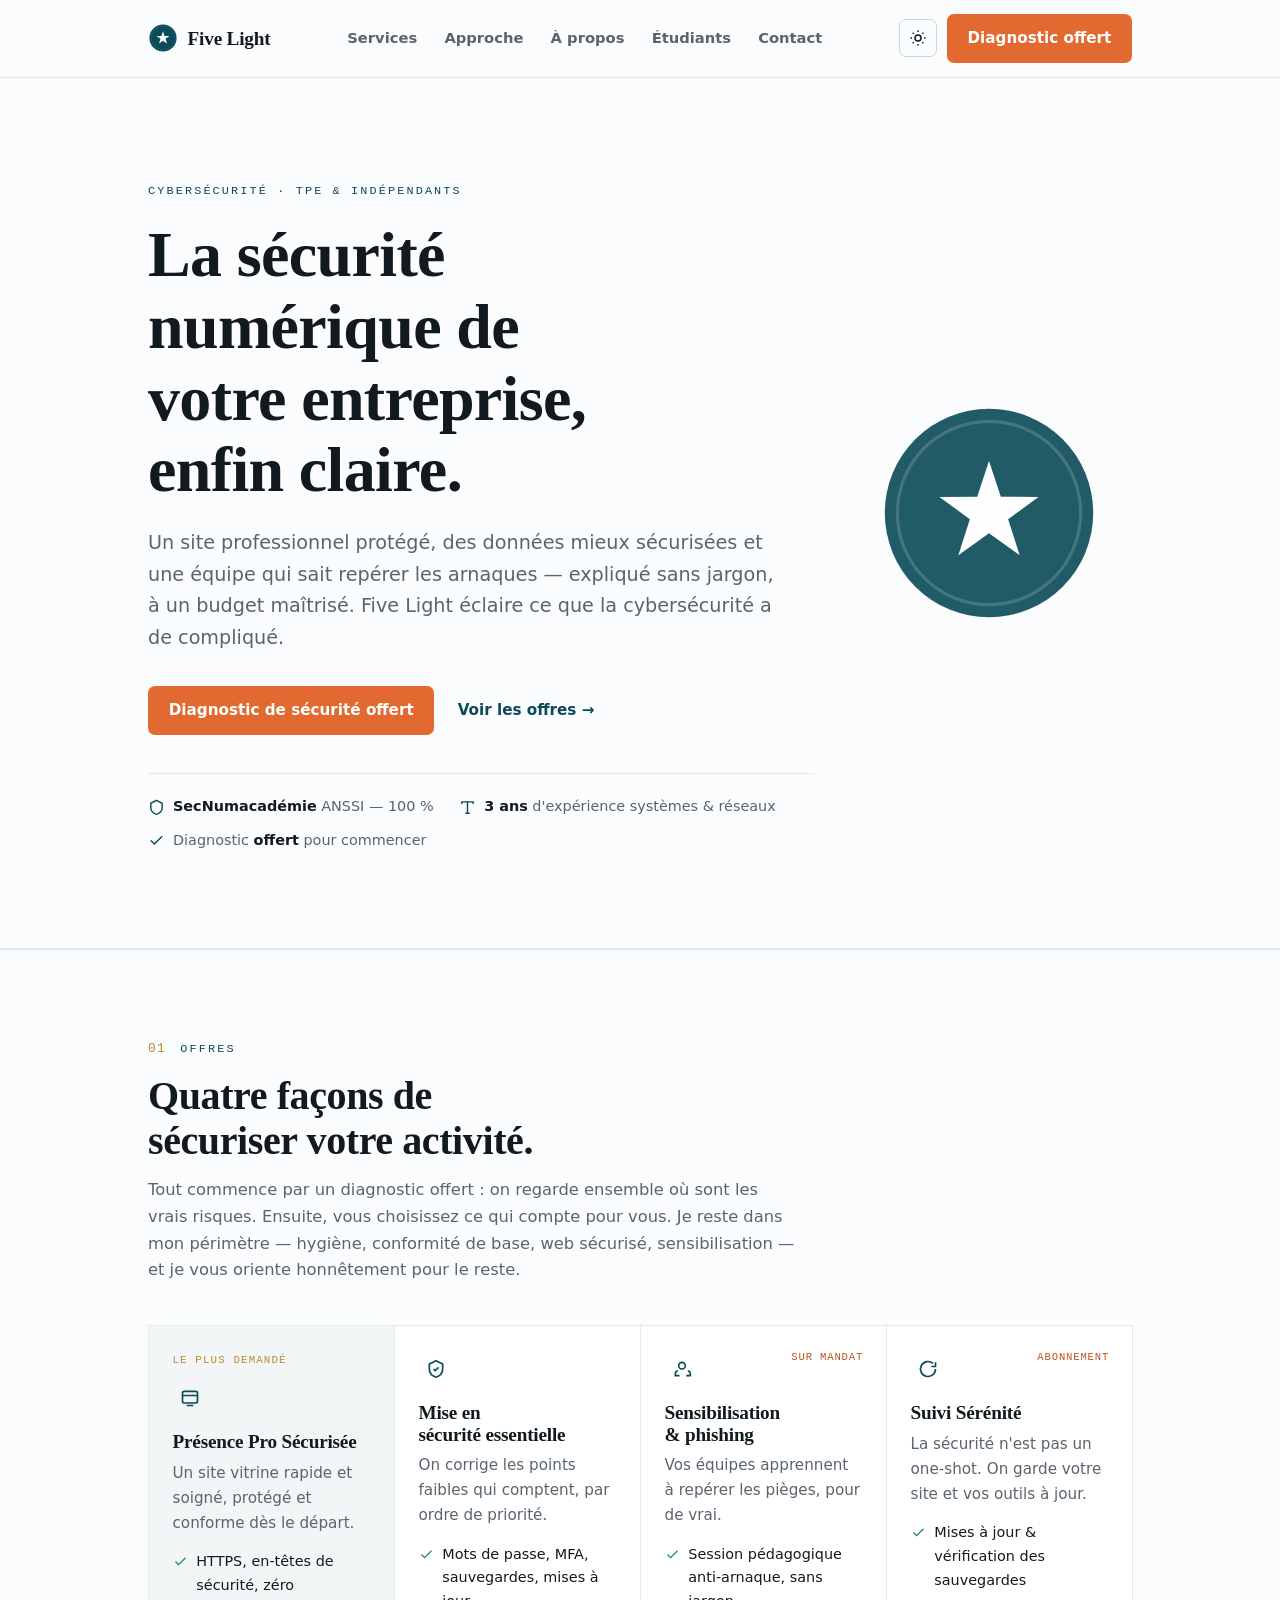
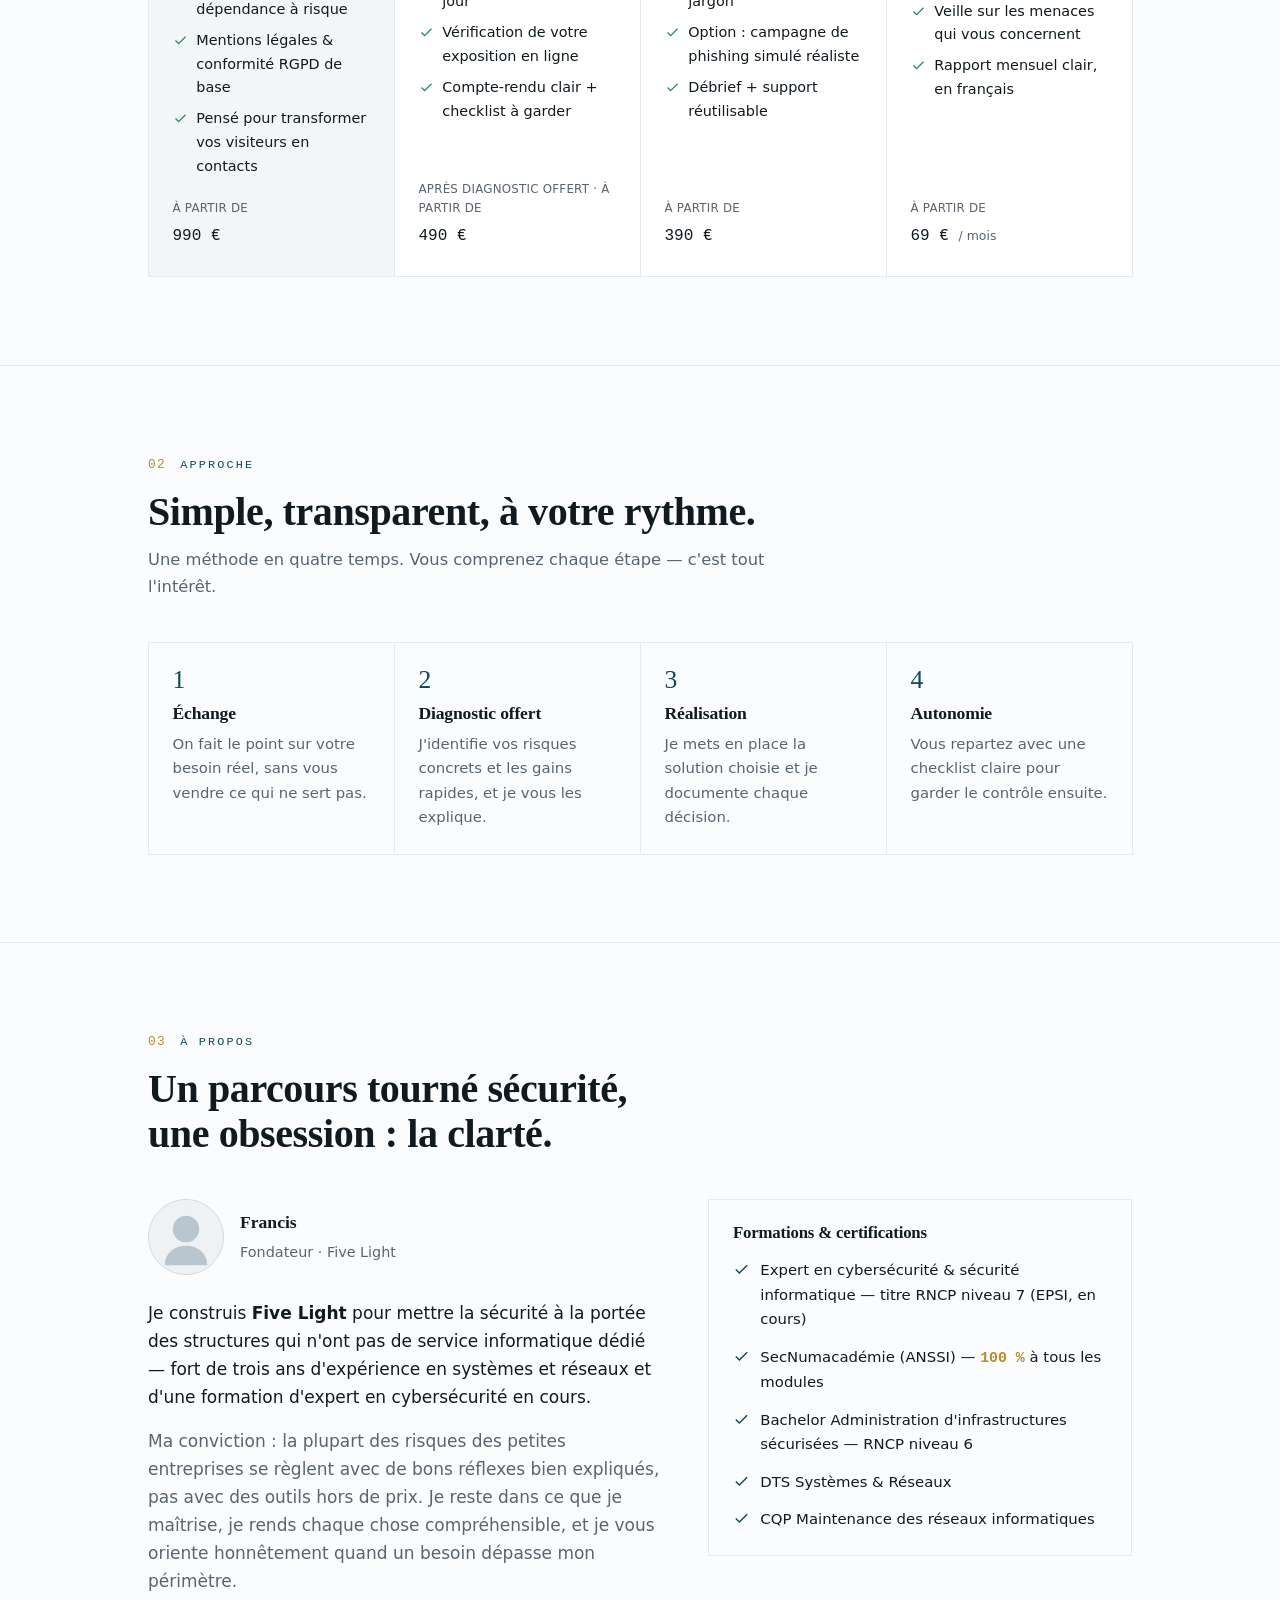
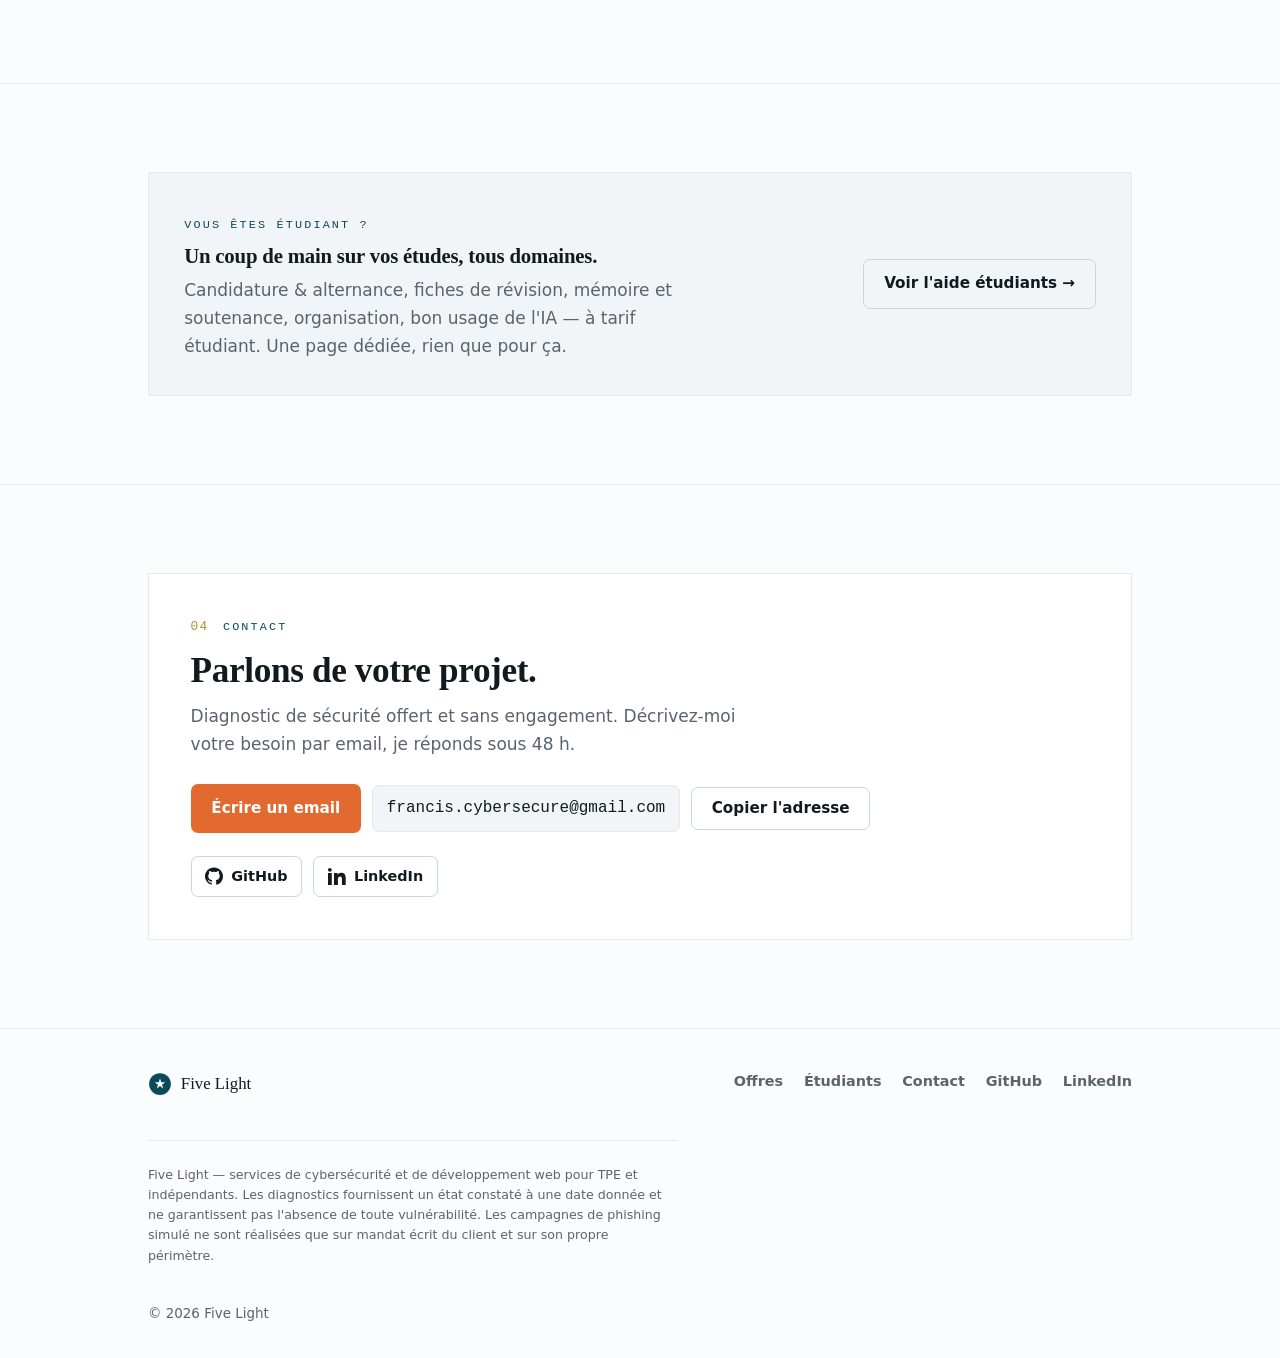
==== commit b4da0476: "Add files via upload" ====
--- a/index.html
+++ b/index.html
@@ -73,9 +73,6 @@
           <circle cx="32" cy="32" r="29" fill="var(--primary)"/>
           <circle cx="32" cy="32" r="25.5" fill="none" stroke="#fff" stroke-opacity="0.16" stroke-width="0.9"/>
           <path d="M32 17.5 L35.29 27.47 L45.79 27.52 L37.33 33.73 L40.53 43.73 L32 37.6 L23.47 43.73 L26.67 33.73 L18.21 27.52 L28.71 27.47 Z" fill="#fff"/>
-          <path d="M16.57 50.38 A24 24 0 0 1 24.58 54.82" fill="none" stroke="#1f8a5b" stroke-width="2.6" stroke-linecap="round"/>
-          <path d="M26.19 55.28 A24 24 0 0 1 37.81 55.28" fill="none" stroke="#cf4535" stroke-width="2.6" stroke-linecap="round"/>
-          <path d="M39.42 54.82 A24 24 0 0 1 47.43 50.38" fill="none" stroke="#e8b23b" stroke-width="2.6" stroke-linecap="round"/>
         </svg>
       </div>
     </div>
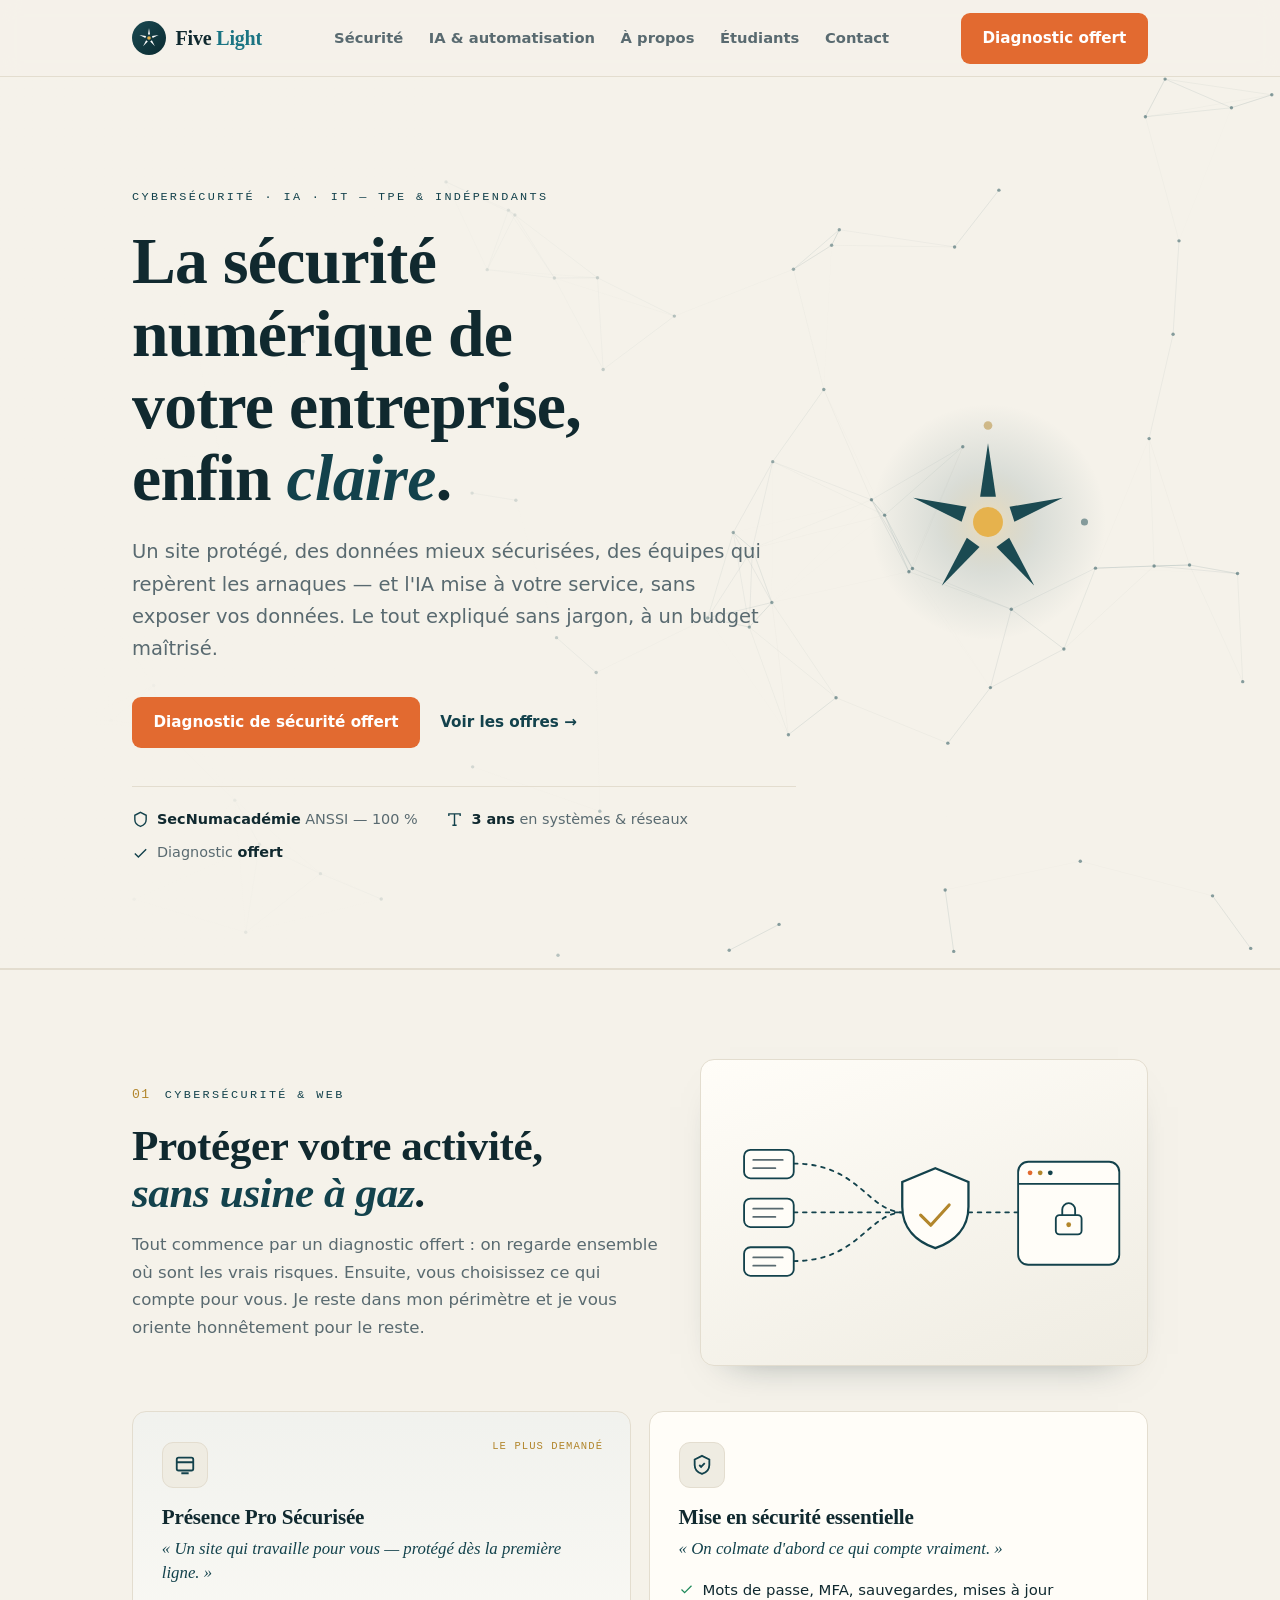
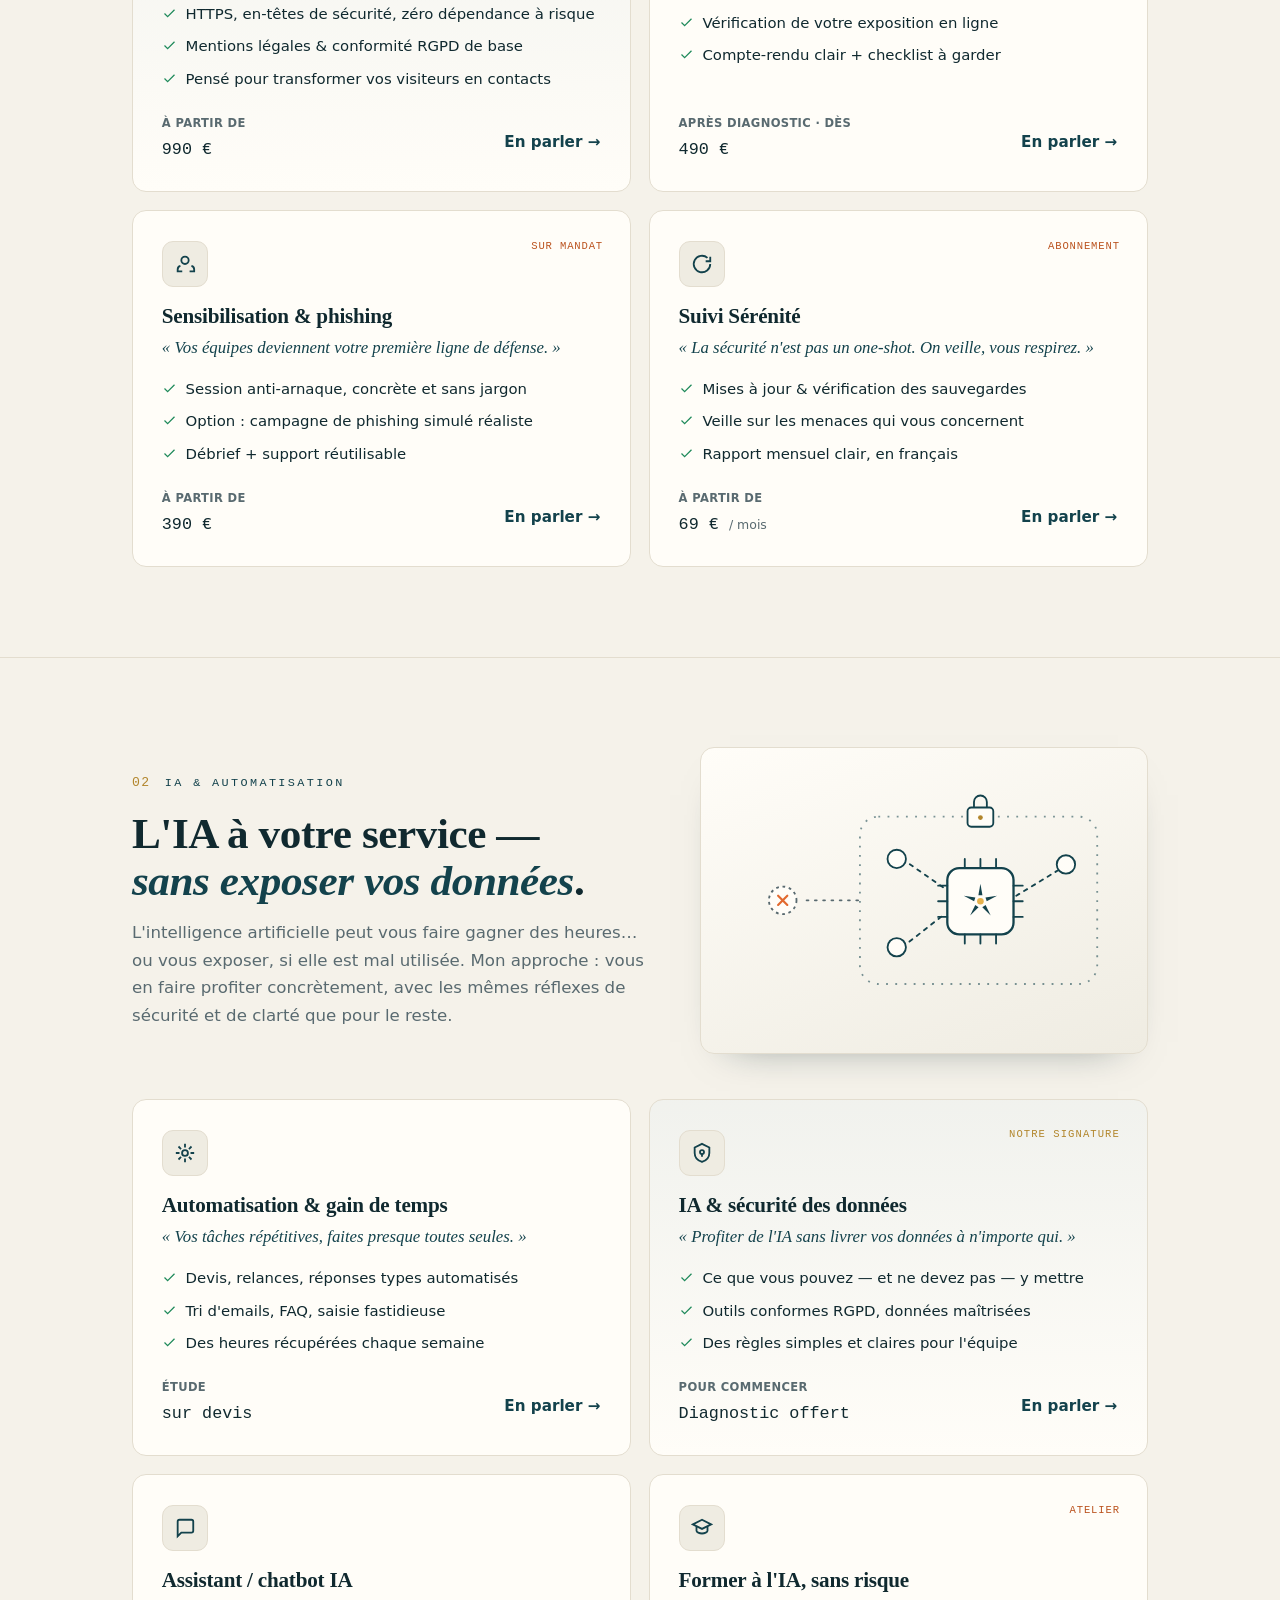
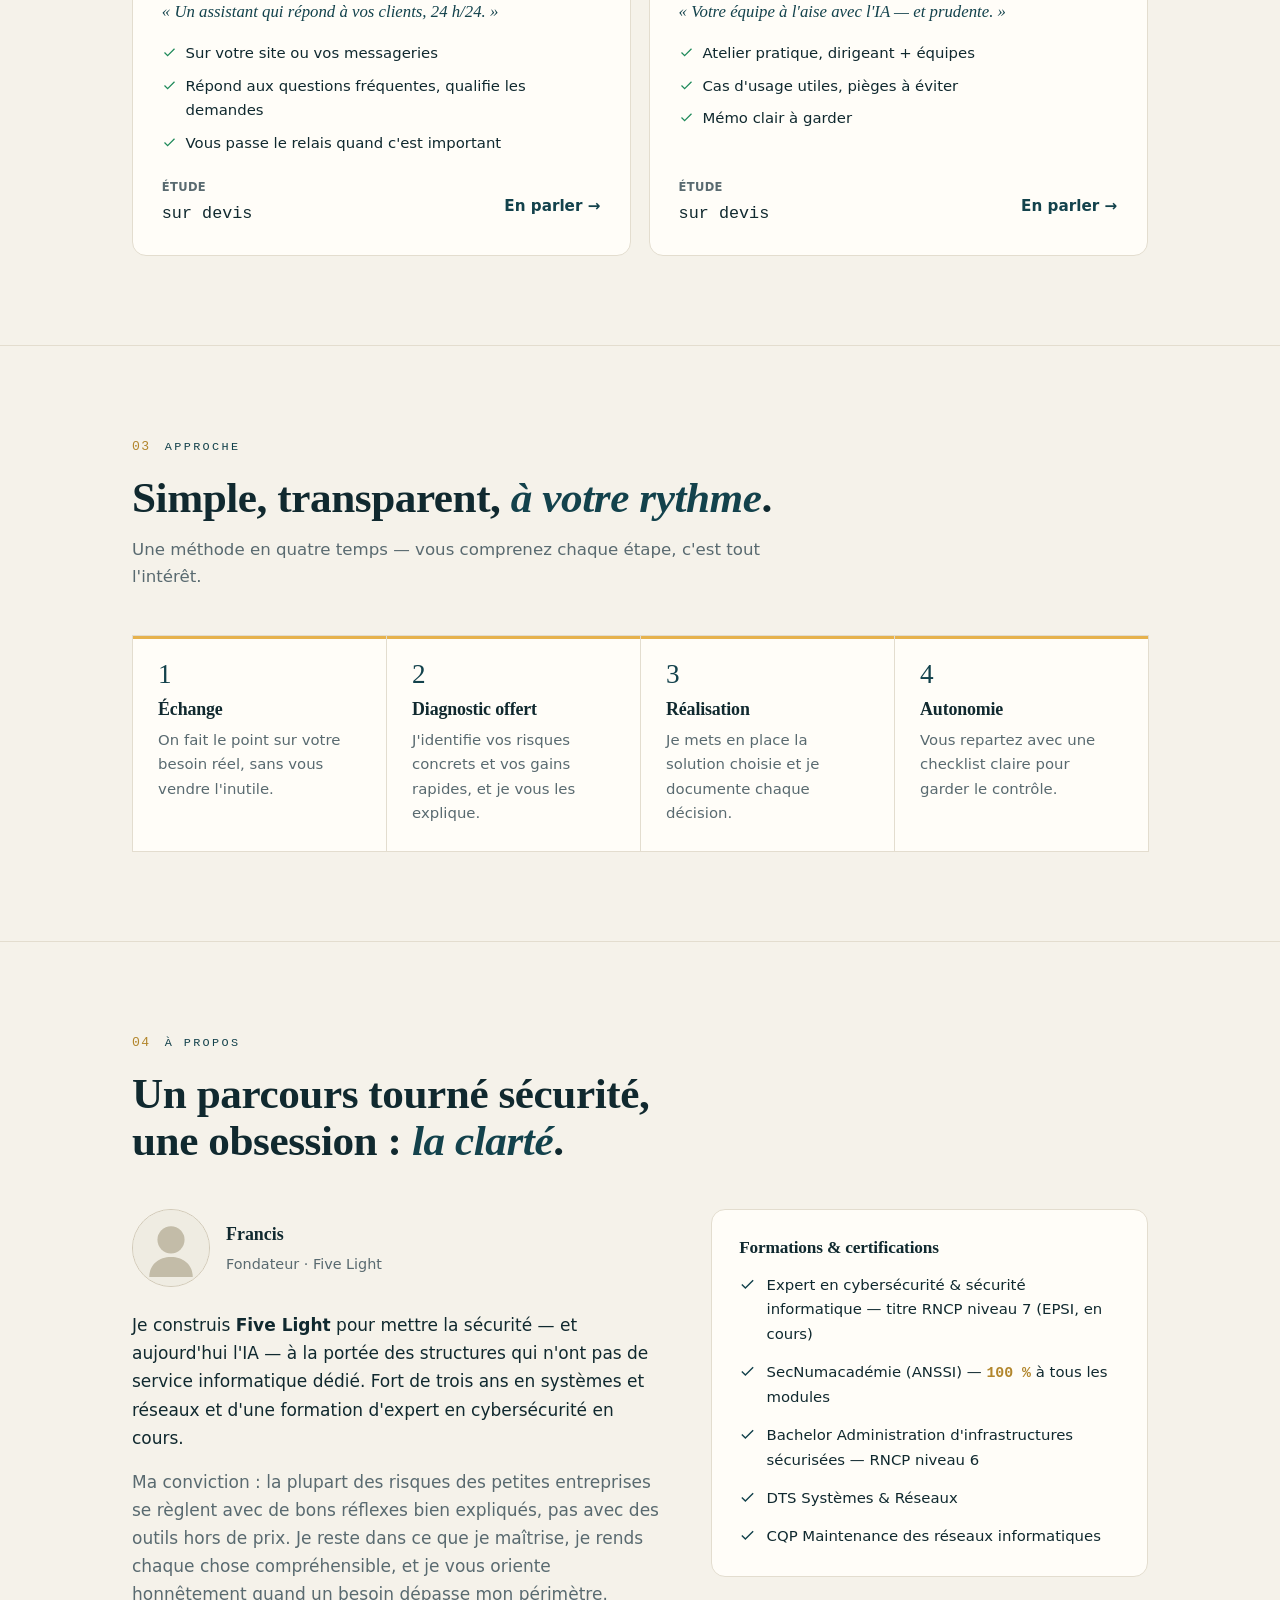
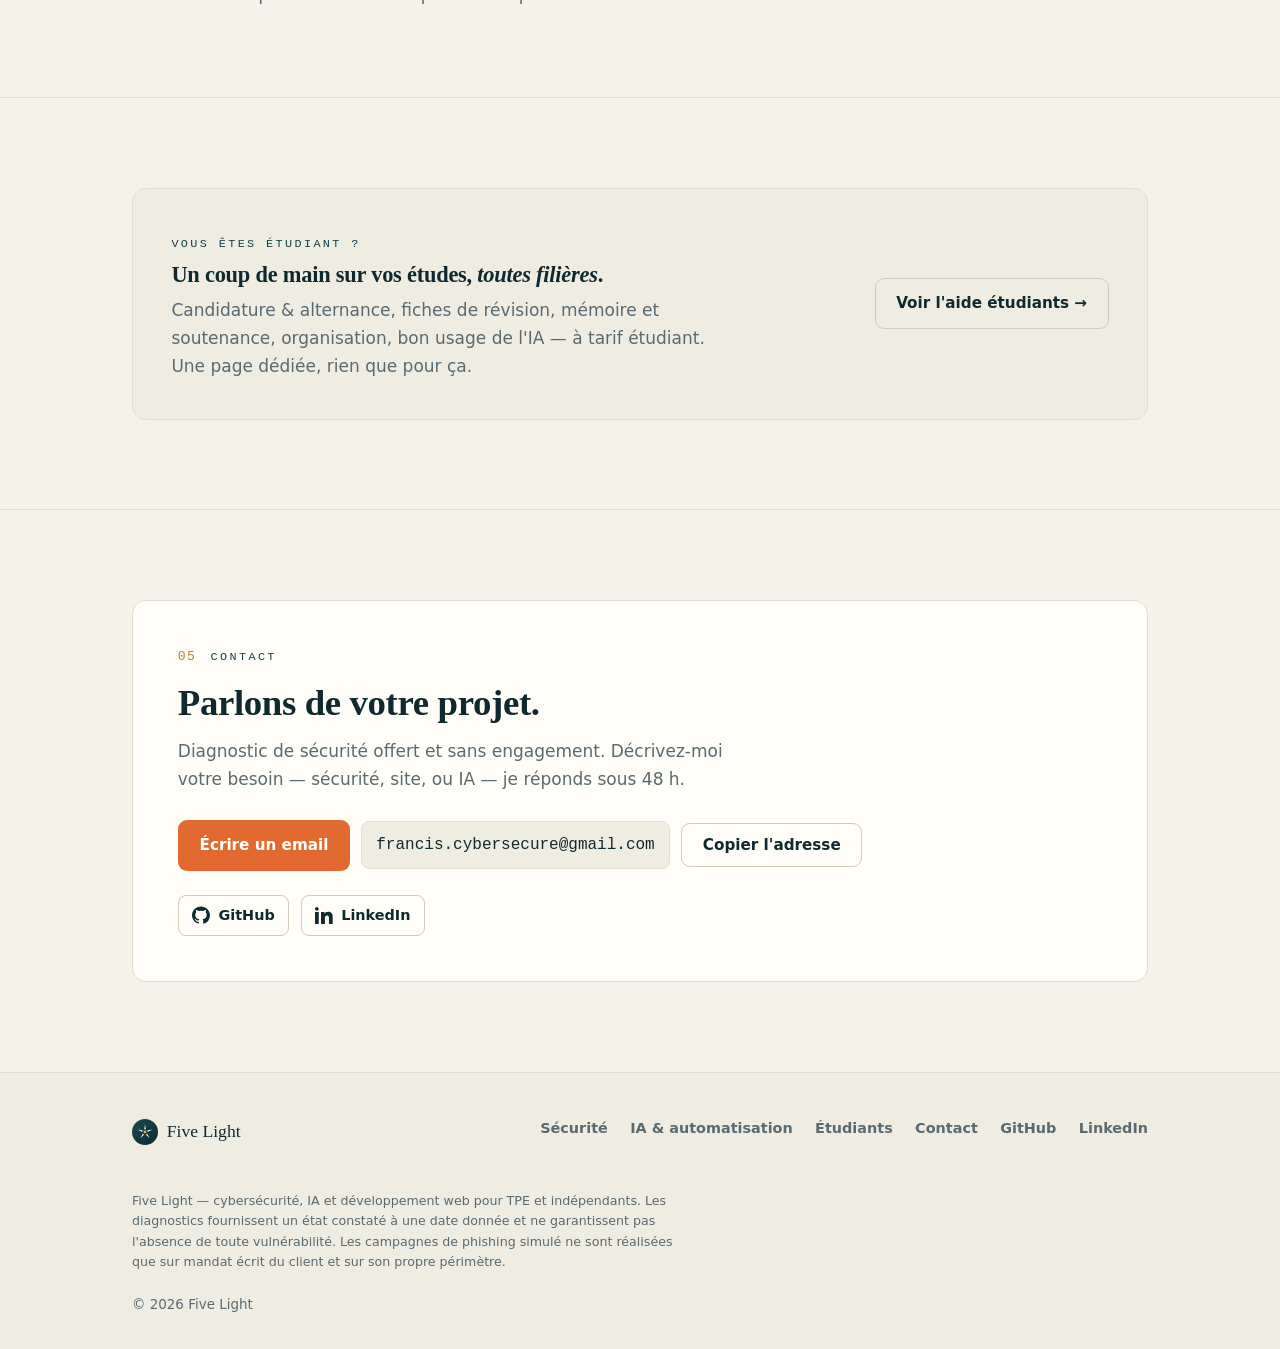
==== commit c1647bf8: "Add files via upload" ====
--- a/index.html
+++ b/index.html
@@ -3,22 +3,24 @@
 <head>
 <meta charset="utf-8">
 <meta name="viewport" content="width=device-width, initial-scale=1, viewport-fit=cover">
-<title>Five Light — Cybersécurité pour TPE &amp; indépendants</title>
-<meta name="description" content="Five Light rend la sécurité numérique claire pour les TPE et indépendants : sites vitrines sécurisés et conformes RGPD, mise en sécurité essentielle, sensibilisation et suivi mensuel.">
+<title>Five Light — Cybersécurité, IA &amp; IT pour TPE &amp; indépendants</title>
+<meta name="description" content="Five Light rend la sécurité numérique et l'IA claires et utiles pour les TPE et indépendants : sites sécurisés, mise en sécurité, sensibilisation, automatisation et IA sans risque.">
 
 <meta http-equiv="Content-Security-Policy" content="default-src 'self'; style-src 'self' 'unsafe-inline' https://fonts.googleapis.com; font-src https://fonts.gstatic.com; img-src 'self' data:; script-src 'self' 'unsafe-inline'; connect-src 'self'; base-uri 'self'; form-action 'self'; object-src 'none'">
 <meta name="referrer" content="strict-origin-when-cross-origin">
-<meta name="color-scheme" content="light dark">
-<meta name="theme-color" content="#0b4a58">
+<meta name="theme-color" content="#13424c">
 <meta property="og:type" content="website">
-<meta property="og:title" content="Five Light — Cybersécurité pour TPE & indépendants">
-<meta property="og:description" content="La sécurité numérique de votre entreprise, enfin claire.">
-
-<link rel="icon" href="data:image/svg+xml,%3Csvg xmlns='http://www.w3.org/2000/svg' viewBox='0 0 64 64'%3E%3Crect width='64' height='64' rx='14' fill='%230b4a58'/%3E%3Cpath d='M32 17.5 L35.29 27.47 L45.79 27.52 L37.33 33.73 L40.53 43.73 L32 37.6 L23.47 43.73 L26.67 33.73 L18.21 27.52 L28.71 27.47 Z' fill='%23fff'/%3E%3C/svg%3E">
+<meta property="og:title" content="Five Light — Cybersécurité, IA & IT pour TPE & indépendants">
+<meta property="og:description" content="La sécurité numérique et l'IA de votre entreprise, enfin claires.">
+
+<link rel="icon" type="image/svg+xml" href="favicon.svg">
+<link rel="icon" type="image/png" sizes="32x32" href="favicon-32.png">
+<link rel="icon" type="image/png" sizes="16x16" href="favicon-16.png">
+<link rel="apple-touch-icon" href="apple-touch-icon.png">
 
 <link rel="preconnect" href="https://fonts.googleapis.com">
 <link rel="preconnect" href="https://fonts.gstatic.com" crossorigin>
-<link rel="stylesheet" href="https://fonts.googleapis.com/css2?family=Spectral:wght@500;600;700&family=Mulish:wght@400;500;600;700&family=IBM+Plex+Mono:wght@500&display=swap">
+<link rel="stylesheet" href="https://fonts.googleapis.com/css2?family=Spectral:ital,wght@0,500;0,600;0,700;1,500;1,600&family=Mulish:wght@400;500;600;700&family=IBM+Plex+Mono:wght@500&display=swap">
 <link rel="stylesheet" href="styles.css">
 </head>
 <body>
@@ -27,24 +29,17 @@
 <header class="site">
   <div class="wrap nav">
     <a class="brand" href="#top" aria-label="Five Light, accueil">
-      <svg class="mark" viewBox="0 0 64 64" aria-hidden="true">
-        <circle cx="32" cy="32" r="29" fill="var(--primary)"/>
-        <circle cx="32" cy="32" r="25.5" fill="none" stroke="#fff" stroke-opacity="0.18" stroke-width="1"/>
-        <path d="M32 17.5 L35.29 27.47 L45.79 27.52 L37.33 33.73 L40.53 43.73 L32 37.6 L23.47 43.73 L26.67 33.73 L18.21 27.52 L28.71 27.47 Z" fill="#fff"/>
-      </svg>
-      Five&nbsp;Light
+      <svg class="mark" viewBox="0 0 64 64" aria-hidden="true"><defs><linearGradient id="hg" x1="0" y1="0" x2="1" y2="1"><stop offset="0" stop-color="#1b4a52"/><stop offset="1" stop-color="#0a2a30"/></linearGradient></defs><circle cx="32" cy="32" r="32" fill="url(#hg)"/><g fill="#fff"><path d="M32 13 L33.9 25.5 L30.1 25.5 Z"/><path d="M32 13 L33.9 25.5 L30.1 25.5 Z" transform="rotate(72 32 32)"/><path d="M32 13 L33.9 25.5 L30.1 25.5 Z" transform="rotate(144 32 32)"/><path d="M32 13 L33.9 25.5 L30.1 25.5 Z" transform="rotate(216 32 32)"/><path d="M32 13 L33.9 25.5 L30.1 25.5 Z" transform="rotate(288 32 32)"/></g><circle class="hb" cx="32" cy="32" r="3.4" fill="#e6b24d"/></svg>
+      <span>Five&nbsp;<span class="lt">Light</span></span>
     </a>
     <nav class="nav-links" aria-label="Navigation principale">
-      <a href="#services">Services</a>
-      <a href="#approche">Approche</a>
+      <a href="#securite">Sécurité</a>
+      <a href="#ia">IA &amp; automatisation</a>
       <a href="#apropos">À propos</a>
       <a href="etudiants.html">Étudiants</a>
       <a href="#contact">Contact</a>
     </nav>
     <div class="nav-cta">
-      <button class="theme-btn" id="theme" aria-label="Basculer le thème clair/sombre" title="Thème clair/sombre">
-        <svg width="18" height="18" viewBox="0 0 24 24" fill="none" stroke="currentColor" stroke-width="2" aria-hidden="true"><circle cx="12" cy="12" r="4"/><path d="M12 2v2M12 20v2M4.9 4.9l1.4 1.4M17.7 17.7l1.4 1.4M2 12h2M20 12h2M4.9 19.1l1.4-1.4M17.7 6.3l1.4-1.4"/></svg>
-      </button>
       <a class="btn btn-primary" href="#contact">Diagnostic offert</a>
     </div>
   </div>
@@ -53,124 +48,286 @@
 <main id="top">
 
   <section class="hero" aria-labelledby="h-hero">
+    <canvas class="hero-net" id="heroNet" aria-hidden="true"></canvas>
+    <div class="hero-calm" aria-hidden="true"></div>
     <div class="wrap hero-grid">
-      <div class="hero-copy">
-        <span class="eyebrow">Cybersécurité · TPE &amp; indépendants</span>
-        <h1 id="h-hero">La sécurité numérique de votre entreprise, enfin claire.</h1>
-        <p class="lede">Un site professionnel protégé, des données mieux sécurisées et une équipe qui sait repérer les arnaques — expliqué sans jargon, à un budget maîtrisé. Five Light éclaire ce que la cybersécurité a de compliqué.</p>
-        <div class="cta-row">
+      <div>
+        <span class="eyebrow reveal">Cybersécurité · IA · IT — TPE &amp; indépendants</span>
+        <h1 id="h-hero" class="reveal d1">La sécurité numérique de votre entreprise, enfin <em>claire</em>.</h1>
+        <p class="lede reveal d2">Un site protégé, des données mieux sécurisées, des équipes qui repèrent les arnaques — et l'IA mise à votre service, sans exposer vos données. Le tout expliqué sans jargon, à un budget maîtrisé.</p>
+        <div class="cta-row reveal d3">
           <a class="btn btn-primary" href="#contact">Diagnostic de sécurité offert</a>
-          <a class="btn btn-link" href="#services">Voir les offres →</a>
-        </div>
-        <ul class="trust">
+          <a class="btn btn-link" href="#securite">Voir les offres →</a>
+        </div>
+        <ul class="trust reveal d4">
           <li><svg width="17" height="17" viewBox="0 0 24 24" fill="none" stroke="currentColor" stroke-width="2"><path d="M12 2l8 4v6c0 5-3.5 8.3-8 9.8C7.5 20.3 4 17 4 12V6z"/></svg><span><b>SecNumacadémie</b> ANSSI — 100 %</span></li>
-          <li><svg width="17" height="17" viewBox="0 0 24 24" fill="none" stroke="currentColor" stroke-width="2"><path d="M4 7V4h16v3M9 20h6M12 4v16"/></svg><span><b>3 ans</b> d'expérience systèmes &amp; réseaux</span></li>
-          <li><svg width="17" height="17" viewBox="0 0 24 24" fill="none" stroke="currentColor" stroke-width="2"><path d="M20 6L9 17l-5-5"/></svg><span>Diagnostic <b>offert</b> pour commencer</span></li>
+          <li><svg width="17" height="17" viewBox="0 0 24 24" fill="none" stroke="currentColor" stroke-width="2"><path d="M4 7V4h16v3M9 20h6M12 4v16"/></svg><span><b>3 ans</b> en systèmes &amp; réseaux</span></li>
+          <li><svg width="17" height="17" viewBox="0 0 24 24" fill="none" stroke="currentColor" stroke-width="2"><path d="M20 6L9 17l-5-5"/></svg><span>Diagnostic <b>offert</b></span></li>
         </ul>
       </div>
-      <div class="hero-mark" aria-hidden="true">
+      <div class="hero-logo" id="heroLogo" aria-hidden="true">
         <svg viewBox="0 0 64 64">
-          <circle cx="32" cy="32" r="29" fill="var(--primary)"/>
-          <circle cx="32" cy="32" r="25.5" fill="none" stroke="#fff" stroke-opacity="0.16" stroke-width="0.9"/>
-          <path d="M32 17.5 L35.29 27.47 L45.79 27.52 L37.33 33.73 L40.53 43.73 L32 37.6 L23.47 43.73 L26.67 33.73 L18.21 27.52 L28.71 27.47 Z" fill="#fff"/>
+          <defs>
+            <radialGradient id="halo" cx="50%" cy="50%" r="50%">
+              <stop offset="0" stop-color="#e6b24d" stop-opacity=".30"/>
+              <stop offset="45%" stop-color="#1b4a52" stop-opacity=".12"/>
+              <stop offset="100%" stop-color="#1b4a52" stop-opacity="0"/>
+            </radialGradient>
+          </defs>
+          <circle class="hl-halo hl-glow" cx="32" cy="32" r="30" fill="url(#halo)"/>
+          <g class="hl-orbit"><circle cx="32" cy="7.5" r="1.1" fill="#b2862c"/><circle cx="56.5" cy="32" r=".9" fill="#1b4a52"/></g>
+          <g fill="#1b4a52">
+            <g transform="rotate(0 32 32)"><path class="hl-ray r1" d="M32 12 L34 25.6 L30 25.6 Z"/></g>
+            <g transform="rotate(72 32 32)"><path class="hl-ray r2" d="M32 12 L34 25.6 L30 25.6 Z"/></g>
+            <g transform="rotate(144 32 32)"><path class="hl-ray r3" d="M32 12 L34 25.6 L30 25.6 Z"/></g>
+            <g transform="rotate(216 32 32)"><path class="hl-ray r4" d="M32 12 L34 25.6 L30 25.6 Z"/></g>
+            <g transform="rotate(288 32 32)"><path class="hl-ray r5" d="M32 12 L34 25.6 L30 25.6 Z"/></g>
+          </g>
+          <circle class="hl-core" cx="32" cy="32" r="3.8" fill="#e6b24d"/>
         </svg>
       </div>
     </div>
   </section>
 
-  <section id="services" aria-labelledby="h-serv">
+  <!-- 01 · SÉCURITÉ -->
+  <section id="securite" aria-labelledby="h-sec">
     <div class="wrap">
-      <div class="sec-head">
-        <div class="kick"><span class="num">01</span><span class="eyebrow">Offres</span></div>
-        <h2 id="h-serv">Quatre façons de sécuriser votre activité.</h2>
-        <p>Tout commence par un diagnostic offert : on regarde ensemble où sont les vrais risques. Ensuite, vous choisissez ce qui compte pour vous. Je reste dans mon périmètre — hygiène, conformité de base, web sécurisé, sensibilisation — et je vous oriente honnêtement pour le reste.</p>
-      </div>
-
-      <div class="cards four">
-        <article class="card feature">
+      <div class="sec-head cols">
+        <div class="sec-copy">
+          <div class="kick"><span class="num">01</span><span class="eyebrow">Cybersécurité &amp; web</span></div>
+          <h2 id="h-sec">Protéger votre activité, <em>sans usine à gaz</em>.</h2>
+          <p>Tout commence par un diagnostic offert : on regarde ensemble où sont les vrais risques. Ensuite, vous choisissez ce qui compte pour vous. Je reste dans mon périmètre et je vous oriente honnêtement pour le reste.</p>
+        </div>
+        <figure class="sec-figure">
+          <img class="sec-photo" src="img-securite.jpg" alt="Dirigeant d'une petite entreprise travaillant sereinement sur son ordinateur." loading="lazy" onerror="this.closest('figure').classList.add('noimg')">
+          <svg class="illus" viewBox="0 0 440 290" role="img" aria-label="Vos données circulent, filtrées par un bouclier, vers un site web sécurisé." style="color:var(--primary)">
+            <g fill="none" stroke="currentColor" stroke-width="2" stroke-linecap="round">
+              <path class="flow" d="M78 92 C150 92 158 145 198 145"/>
+              <path class="flow" d="M78 145 L198 145"/>
+              <path class="flow" d="M78 198 C150 198 158 145 198 145"/>
+            </g>
+            <g fill="var(--surface)" stroke="currentColor" stroke-width="2">
+              <rect x="24" y="77" width="54" height="31" rx="7"/>
+              <rect x="24" y="130" width="54" height="31" rx="7"/>
+              <rect x="24" y="183" width="54" height="31" rx="7"/>
+            </g>
+            <g stroke="var(--muted)" stroke-width="2" stroke-linecap="round">
+              <line x1="34" y1="88" x2="66" y2="88"/><line x1="34" y1="97" x2="58" y2="97"/>
+              <line x1="34" y1="141" x2="66" y2="141"/><line x1="34" y1="150" x2="58" y2="150"/>
+              <line x1="34" y1="194" x2="66" y2="194"/><line x1="34" y1="203" x2="58" y2="203"/>
+            </g>
+            <path d="M232 97 l36 15 v27 c0 24-16 38-36 45 -20-7-36-21-36-45 v-27 z" fill="var(--surface)" stroke="currentColor" stroke-width="2.5"/>
+            <path d="M216 148 l11 11 20-22" fill="none" stroke="var(--gold)" stroke-width="3.4" stroke-linecap="round" stroke-linejoin="round"/>
+            <path class="flow" d="M268 145 L322 145" fill="none" stroke="currentColor" stroke-width="2" stroke-linecap="round"/>
+            <rect x="322" y="90" width="110" height="112" rx="11" fill="var(--surface)" stroke="currentColor" stroke-width="2"/>
+            <line x1="322" y1="114" x2="432" y2="114" stroke="currentColor" stroke-width="2"/>
+            <circle class="node-p" cx="335" cy="102" r="2.6" fill="var(--accent)"/>
+            <circle class="node-p" cx="346" cy="102" r="2.6" fill="var(--gold)"/>
+            <circle class="node-p" cx="357" cy="102" r="2.6" fill="var(--primary)"/>
+            <g transform="translate(377,148)">
+              <rect x="-14" y="0" width="28" height="21" rx="4" fill="var(--surface)" stroke="currentColor" stroke-width="2"/>
+              <path d="M-7 0 v-6 a7 7 0 0 1 14 0 v6" fill="none" stroke="currentColor" stroke-width="2"/>
+              <circle cx="0" cy="10.5" r="2.6" fill="var(--gold)"/>
+            </g>
+          </svg>
+        </figure>
+      </div>
+
+      <div class="offers">
+        <article class="offer feature">
           <span class="ribbon">Le plus demandé</span>
-          <div class="ico"><svg width="20" height="20" viewBox="0 0 24 24" fill="none" stroke="currentColor" stroke-width="2"><rect x="3" y="4" width="18" height="14" rx="2"/><path d="M3 9h18M8 21h8"/></svg></div>
+          <div class="ico"><svg width="22" height="22" viewBox="0 0 24 24" fill="none" stroke="currentColor" stroke-width="2"><rect x="3" y="4" width="18" height="14" rx="2"/><path d="M3 9h18M8 21h8"/></svg></div>
           <h3>Présence Pro Sécurisée</h3>
-          <p>Un site vitrine rapide et soigné, protégé et conforme dès le départ.</p>
+          <p class="hook">« Un site qui travaille pour vous — protégé dès la première ligne. »</p>
           <ul>
             <li><svg width="15" height="15" viewBox="0 0 24 24" fill="none" stroke="currentColor" stroke-width="2"><path d="M20 6L9 17l-5-5"/></svg>HTTPS, en-têtes de sécurité, zéro dépendance à risque</li>
             <li><svg width="15" height="15" viewBox="0 0 24 24" fill="none" stroke="currentColor" stroke-width="2"><path d="M20 6L9 17l-5-5"/></svg>Mentions légales &amp; conformité RGPD de base</li>
             <li><svg width="15" height="15" viewBox="0 0 24 24" fill="none" stroke="currentColor" stroke-width="2"><path d="M20 6L9 17l-5-5"/></svg>Pensé pour transformer vos visiteurs en contacts</li>
           </ul>
-          <div class="price"><small>à partir de</small>990 €</div>
-        </article>
-
-        <article class="card">
-          <div class="ico"><svg width="20" height="20" viewBox="0 0 24 24" fill="none" stroke="currentColor" stroke-width="2"><path d="M12 2l8 4v6c0 5-3.5 8.3-8 9.8C7.5 20.3 4 17 4 12V6z"/><path d="M9 12l2 2 4-4"/></svg></div>
+          <div class="foot"><div class="price"><small>à partir de</small>990 €</div><a class="btn btn-link" href="#contact">En parler →</a></div>
+        </article>
+
+        <article class="offer">
+          <div class="ico"><svg width="22" height="22" viewBox="0 0 24 24" fill="none" stroke="currentColor" stroke-width="2"><path d="M12 2l8 4v6c0 5-3.5 8.3-8 9.8C7.5 20.3 4 17 4 12V6z"/><path d="M9 12l2 2 4-4"/></svg></div>
           <h3>Mise en sécurité essentielle</h3>
-          <p>On corrige les points faibles qui comptent, par ordre de priorité.</p>
+          <p class="hook">« On colmate d'abord ce qui compte vraiment. »</p>
           <ul>
             <li><svg width="15" height="15" viewBox="0 0 24 24" fill="none" stroke="currentColor" stroke-width="2"><path d="M20 6L9 17l-5-5"/></svg>Mots de passe, MFA, sauvegardes, mises à jour</li>
             <li><svg width="15" height="15" viewBox="0 0 24 24" fill="none" stroke="currentColor" stroke-width="2"><path d="M20 6L9 17l-5-5"/></svg>Vérification de votre exposition en ligne</li>
             <li><svg width="15" height="15" viewBox="0 0 24 24" fill="none" stroke="currentColor" stroke-width="2"><path d="M20 6L9 17l-5-5"/></svg>Compte-rendu clair + checklist à garder</li>
           </ul>
-          <div class="price"><small>après diagnostic offert · à partir de</small>490 €</div>
-        </article>
-
-        <article class="card">
+          <div class="foot"><div class="price"><small>après diagnostic · dès</small>490 €</div><a class="btn btn-link" href="#contact">En parler →</a></div>
+        </article>
+
+        <article class="offer">
           <span class="tag">Sur mandat</span>
-          <div class="ico"><svg width="20" height="20" viewBox="0 0 24 24" fill="none" stroke="currentColor" stroke-width="2"><path d="M17 20h5v-2a4 4 0 0 0-3-3.9M9 20H4v-2a4 4 0 0 1 3-3.9M12 12a4 4 0 1 0 0-8 4 4 0 0 0 0 8z"/></svg></div>
+          <div class="ico"><svg width="22" height="22" viewBox="0 0 24 24" fill="none" stroke="currentColor" stroke-width="2"><path d="M17 20h5v-2a4 4 0 0 0-3-3.9M9 20H4v-2a4 4 0 0 1 3-3.9M12 12a4 4 0 1 0 0-8 4 4 0 0 0 0 8z"/></svg></div>
           <h3>Sensibilisation &amp; phishing</h3>
-          <p>Vos équipes apprennent à repérer les pièges, pour de vrai.</p>
-          <ul>
-            <li><svg width="15" height="15" viewBox="0 0 24 24" fill="none" stroke="currentColor" stroke-width="2"><path d="M20 6L9 17l-5-5"/></svg>Session pédagogique anti-arnaque, sans jargon</li>
+          <p class="hook">« Vos équipes deviennent votre première ligne de défense. »</p>
+          <ul>
+            <li><svg width="15" height="15" viewBox="0 0 24 24" fill="none" stroke="currentColor" stroke-width="2"><path d="M20 6L9 17l-5-5"/></svg>Session anti-arnaque, concrète et sans jargon</li>
             <li><svg width="15" height="15" viewBox="0 0 24 24" fill="none" stroke="currentColor" stroke-width="2"><path d="M20 6L9 17l-5-5"/></svg>Option : campagne de phishing simulé réaliste</li>
             <li><svg width="15" height="15" viewBox="0 0 24 24" fill="none" stroke="currentColor" stroke-width="2"><path d="M20 6L9 17l-5-5"/></svg>Débrief + support réutilisable</li>
           </ul>
-          <div class="price"><small>à partir de</small>390 €</div>
-        </article>
-
-        <article class="card">
+          <div class="foot"><div class="price"><small>à partir de</small>390 €</div><a class="btn btn-link" href="#contact">En parler →</a></div>
+        </article>
+
+        <article class="offer">
           <span class="tag">Abonnement</span>
-          <div class="ico"><svg width="20" height="20" viewBox="0 0 24 24" fill="none" stroke="currentColor" stroke-width="2"><path d="M21 12a9 9 0 1 1-3-6.7M21 4v5h-5"/></svg></div>
+          <div class="ico"><svg width="22" height="22" viewBox="0 0 24 24" fill="none" stroke="currentColor" stroke-width="2"><path d="M21 12a9 9 0 1 1-3-6.7M21 4v5h-5"/></svg></div>
           <h3>Suivi Sérénité</h3>
-          <p>La sécurité n'est pas un one-shot. On garde votre site et vos outils à jour.</p>
+          <p class="hook">« La sécurité n'est pas un one-shot. On veille, vous respirez. »</p>
           <ul>
             <li><svg width="15" height="15" viewBox="0 0 24 24" fill="none" stroke="currentColor" stroke-width="2"><path d="M20 6L9 17l-5-5"/></svg>Mises à jour &amp; vérification des sauvegardes</li>
             <li><svg width="15" height="15" viewBox="0 0 24 24" fill="none" stroke="currentColor" stroke-width="2"><path d="M20 6L9 17l-5-5"/></svg>Veille sur les menaces qui vous concernent</li>
             <li><svg width="15" height="15" viewBox="0 0 24 24" fill="none" stroke="currentColor" stroke-width="2"><path d="M20 6L9 17l-5-5"/></svg>Rapport mensuel clair, en français</li>
           </ul>
-          <div class="price"><small>à partir de</small>69 € <span style="font-family:var(--sans);font-size:.78rem;color:var(--muted)">/ mois</span></div>
-        </article>
-      </div>
-    </div>
-  </section>
-
+          <div class="foot"><div class="price"><small>à partir de</small>69 € <span style="font-family:var(--sans);font-size:.78rem;color:var(--muted)">/ mois</span></div><a class="btn btn-link" href="#contact">En parler →</a></div>
+        </article>
+      </div>
+    </div>
+  </section>
+
+  <!-- 02 · IA & AUTOMATISATION -->
+  <section id="ia" aria-labelledby="h-ia">
+    <div class="wrap">
+      <div class="sec-head cols">
+        <div class="sec-copy">
+          <div class="kick"><span class="num">02</span><span class="eyebrow">IA &amp; automatisation</span></div>
+          <h2 id="h-ia">L'IA à votre service — <em>sans exposer vos données</em>.</h2>
+          <p>L'intelligence artificielle peut vous faire gagner des heures… ou vous exposer, si elle est mal utilisée. Mon approche : vous en faire profiter concrètement, avec les mêmes réflexes de sécurité et de clarté que pour le reste.</p>
+        </div>
+        <figure class="sec-figure">
+          <img class="sec-photo" src="img-ia.jpg" alt="Personne utilisant un ordinateur portable dans un espace de travail moderne." loading="lazy" onerror="this.closest('figure').classList.add('noimg')">
+          <svg class="illus" viewBox="0 0 440 290" role="img" aria-label="Un cœur d'IA au centre d'un périmètre maîtrisé : vos données utiles l'alimentent, les données sensibles restent dehors." style="color:var(--primary)">
+            <rect x="150" y="54" width="258" height="182" rx="20" fill="none" stroke="currentColor" stroke-width="2" stroke-dasharray="2 8" opacity=".55"/>
+            <g fill="none" stroke="currentColor" stroke-width="2" stroke-linecap="round">
+              <path class="flow" d="M196 100 L242 132"/>
+              <path class="flow" d="M196 196 L242 160"/>
+              <path class="flow" d="M366 112 L320 140"/>
+            </g>
+            <g fill="var(--surface)" stroke="currentColor" stroke-width="2">
+              <circle class="node-p" cx="190" cy="100" r="10"/>
+              <circle class="node-p" cx="190" cy="196" r="10"/>
+              <circle class="node-p" cx="374" cy="106" r="10"/>
+            </g>
+            <g transform="translate(281,146)">
+              <rect x="-36" y="-36" width="72" height="72" rx="13" fill="var(--surface)" stroke="currentColor" stroke-width="2.5"/>
+              <g stroke="currentColor" stroke-width="2" stroke-linecap="round">
+                <line x1="-36" y1="-17" x2="-46" y2="-17"/><line x1="-36" y1="0" x2="-46" y2="0"/><line x1="-36" y1="17" x2="-46" y2="17"/>
+                <line x1="36" y1="-17" x2="46" y2="-17"/><line x1="36" y1="0" x2="46" y2="0"/><line x1="36" y1="17" x2="46" y2="17"/>
+                <line x1="-17" y1="-36" x2="-17" y2="-46"/><line x1="0" y1="-36" x2="0" y2="-46"/><line x1="17" y1="-36" x2="17" y2="-46"/>
+                <line x1="-17" y1="36" x2="-17" y2="46"/><line x1="0" y1="36" x2="0" y2="46"/><line x1="17" y1="36" x2="17" y2="46"/>
+              </g>
+              <g fill="var(--primary)">
+                <path d="M0 -19 L2.2 -6.5 L-2.2 -6.5 Z"/>
+                <path d="M0 -19 L2.2 -6.5 L-2.2 -6.5 Z" transform="rotate(72)"/>
+                <path d="M0 -19 L2.2 -6.5 L-2.2 -6.5 Z" transform="rotate(144)"/>
+                <path d="M0 -19 L2.2 -6.5 L-2.2 -6.5 Z" transform="rotate(216)"/>
+                <path d="M0 -19 L2.2 -6.5 L-2.2 -6.5 Z" transform="rotate(288)"/>
+              </g>
+              <circle cx="0" cy="0" r="3.6" fill="var(--gold-soft)"/>
+            </g>
+            <g transform="translate(281,54)">
+              <rect x="-14" y="-10" width="28" height="21" rx="4" fill="var(--surface)" stroke="currentColor" stroke-width="2"/>
+              <path d="M-7 -10 v-6 a7 7 0 0 1 14 0 v6" fill="none" stroke="currentColor" stroke-width="2"/>
+              <circle cx="0" cy="1" r="2.6" fill="var(--gold)"/>
+            </g>
+            <path d="M92 145 L150 145" fill="none" stroke="var(--muted)" stroke-width="2" stroke-dasharray="2 7" stroke-linecap="round"/>
+            <g transform="translate(66,145)">
+              <circle r="15" fill="var(--surface)" stroke="var(--muted)" stroke-width="2" stroke-dasharray="3 4"/>
+              <path d="M-5 -5 L5 5 M5 -5 L-5 5" stroke="var(--accent)" stroke-width="2.4" stroke-linecap="round"/>
+            </g>
+          </svg>
+        </figure>
+      </div>
+
+      <div class="offers">
+        <article class="offer">
+          <div class="ico"><svg width="22" height="22" viewBox="0 0 24 24" fill="none" stroke="currentColor" stroke-width="2"><path d="M12 2v4M12 18v4M4.9 4.9l2.8 2.8M16.3 16.3l2.8 2.8M2 12h4M18 12h4M4.9 19.1l2.8-2.8M16.3 7.7l2.8-2.8"/><circle cx="12" cy="12" r="3.2"/></svg></div>
+          <h3>Automatisation &amp; gain de temps</h3>
+          <p class="hook">« Vos tâches répétitives, faites presque toutes seules. »</p>
+          <ul>
+            <li><svg width="15" height="15" viewBox="0 0 24 24" fill="none" stroke="currentColor" stroke-width="2"><path d="M20 6L9 17l-5-5"/></svg>Devis, relances, réponses types automatisés</li>
+            <li><svg width="15" height="15" viewBox="0 0 24 24" fill="none" stroke="currentColor" stroke-width="2"><path d="M20 6L9 17l-5-5"/></svg>Tri d'emails, FAQ, saisie fastidieuse</li>
+            <li><svg width="15" height="15" viewBox="0 0 24 24" fill="none" stroke="currentColor" stroke-width="2"><path d="M20 6L9 17l-5-5"/></svg>Des heures récupérées chaque semaine</li>
+          </ul>
+          <div class="foot"><div class="price"><small>étude</small>sur devis</div><a class="btn btn-link" href="#contact">En parler →</a></div>
+        </article>
+
+        <article class="offer feature">
+          <span class="ribbon">Notre signature</span>
+          <div class="ico"><svg width="22" height="22" viewBox="0 0 24 24" fill="none" stroke="currentColor" stroke-width="2"><path d="M12 2l8 4v6c0 5-3.5 8.3-8 9.8C7.5 20.3 4 17 4 12V6z"/><circle cx="12" cy="11" r="2.2"/><path d="M12 13.2V16"/></svg></div>
+          <h3>IA &amp; sécurité des données</h3>
+          <p class="hook">« Profiter de l'IA sans livrer vos données à n'importe qui. »</p>
+          <ul>
+            <li><svg width="15" height="15" viewBox="0 0 24 24" fill="none" stroke="currentColor" stroke-width="2"><path d="M20 6L9 17l-5-5"/></svg>Ce que vous pouvez — et ne devez pas — y mettre</li>
+            <li><svg width="15" height="15" viewBox="0 0 24 24" fill="none" stroke="currentColor" stroke-width="2"><path d="M20 6L9 17l-5-5"/></svg>Outils conformes RGPD, données maîtrisées</li>
+            <li><svg width="15" height="15" viewBox="0 0 24 24" fill="none" stroke="currentColor" stroke-width="2"><path d="M20 6L9 17l-5-5"/></svg>Des règles simples et claires pour l'équipe</li>
+          </ul>
+          <div class="foot"><div class="price"><small>pour commencer</small>Diagnostic offert</div><a class="btn btn-link" href="#contact">En parler →</a></div>
+        </article>
+
+        <article class="offer">
+          <div class="ico"><svg width="22" height="22" viewBox="0 0 24 24" fill="none" stroke="currentColor" stroke-width="2"><path d="M21 15a2 2 0 0 1-2 2H8l-4 4V5a2 2 0 0 1 2-2h13a2 2 0 0 1 2 2z"/><path d="M8 10h.01M12 10h.01M16 10h.01"/></svg></div>
+          <h3>Assistant / chatbot IA</h3>
+          <p class="hook">« Un assistant qui répond à vos clients, 24 h/24. »</p>
+          <ul>
+            <li><svg width="15" height="15" viewBox="0 0 24 24" fill="none" stroke="currentColor" stroke-width="2"><path d="M20 6L9 17l-5-5"/></svg>Sur votre site ou vos messageries</li>
+            <li><svg width="15" height="15" viewBox="0 0 24 24" fill="none" stroke="currentColor" stroke-width="2"><path d="M20 6L9 17l-5-5"/></svg>Répond aux questions fréquentes, qualifie les demandes</li>
+            <li><svg width="15" height="15" viewBox="0 0 24 24" fill="none" stroke="currentColor" stroke-width="2"><path d="M20 6L9 17l-5-5"/></svg>Vous passe le relais quand c'est important</li>
+          </ul>
+          <div class="foot"><div class="price"><small>étude</small>sur devis</div><a class="btn btn-link" href="#contact">En parler →</a></div>
+        </article>
+
+        <article class="offer">
+          <span class="tag">Atelier</span>
+          <div class="ico"><svg width="22" height="22" viewBox="0 0 24 24" fill="none" stroke="currentColor" stroke-width="2"><path d="M12 3L2 8l10 5 10-5-10-5z"/><path d="M6 10v5c0 1.5 3 3 6 3s6-1.5 6-3v-5"/></svg></div>
+          <h3>Former à l'IA, sans risque</h3>
+          <p class="hook">« Votre équipe à l'aise avec l'IA — et prudente. »</p>
+          <ul>
+            <li><svg width="15" height="15" viewBox="0 0 24 24" fill="none" stroke="currentColor" stroke-width="2"><path d="M20 6L9 17l-5-5"/></svg>Atelier pratique, dirigeant + équipes</li>
+            <li><svg width="15" height="15" viewBox="0 0 24 24" fill="none" stroke="currentColor" stroke-width="2"><path d="M20 6L9 17l-5-5"/></svg>Cas d'usage utiles, pièges à éviter</li>
+            <li><svg width="15" height="15" viewBox="0 0 24 24" fill="none" stroke="currentColor" stroke-width="2"><path d="M20 6L9 17l-5-5"/></svg>Mémo clair à garder</li>
+          </ul>
+          <div class="foot"><div class="price"><small>étude</small>sur devis</div><a class="btn btn-link" href="#contact">En parler →</a></div>
+        </article>
+      </div>
+    </div>
+  </section>
+
+  <!-- 03 · APPROCHE -->
   <section id="approche" aria-labelledby="h-app">
     <div class="wrap">
       <div class="sec-head">
-        <div class="kick"><span class="num">02</span><span class="eyebrow">Approche</span></div>
-        <h2 id="h-app">Simple, transparent, à votre rythme.</h2>
-        <p>Une méthode en quatre temps. Vous comprenez chaque étape — c'est tout l'intérêt.</p>
+        <div class="kick"><span class="num">03</span><span class="eyebrow">Approche</span></div>
+        <h2 id="h-app">Simple, transparent, <em>à votre rythme</em>.</h2>
+        <p>Une méthode en quatre temps — vous comprenez chaque étape, c'est tout l'intérêt.</p>
       </div>
       <div class="steps">
-        <div class="step"><div class="s-n">1</div><h3>Échange</h3><p>On fait le point sur votre besoin réel, sans vous vendre ce qui ne sert pas.</p></div>
-        <div class="step"><div class="s-n">2</div><h3>Diagnostic offert</h3><p>J'identifie vos risques concrets et les gains rapides, et je vous les explique.</p></div>
+        <div class="step"><div class="s-n">1</div><h3>Échange</h3><p>On fait le point sur votre besoin réel, sans vous vendre l'inutile.</p></div>
+        <div class="step"><div class="s-n">2</div><h3>Diagnostic offert</h3><p>J'identifie vos risques concrets et vos gains rapides, et je vous les explique.</p></div>
         <div class="step"><div class="s-n">3</div><h3>Réalisation</h3><p>Je mets en place la solution choisie et je documente chaque décision.</p></div>
-        <div class="step"><div class="s-n">4</div><h3>Autonomie</h3><p>Vous repartez avec une checklist claire pour garder le contrôle ensuite.</p></div>
-      </div>
-    </div>
-  </section>
-
+        <div class="step"><div class="s-n">4</div><h3>Autonomie</h3><p>Vous repartez avec une checklist claire pour garder le contrôle.</p></div>
+      </div>
+    </div>
+  </section>
+
+  <!-- 04 · À PROPOS -->
   <section id="apropos" aria-labelledby="h-ap2">
     <div class="wrap">
       <div class="sec-head">
-        <div class="kick"><span class="num">03</span><span class="eyebrow">À propos</span></div>
-        <h2 id="h-ap2">Un parcours tourné sécurité, une obsession : la clarté.</h2>
+        <div class="kick"><span class="num">04</span><span class="eyebrow">À propos</span></div>
+        <h2 id="h-ap2">Un parcours tourné sécurité, une obsession : <em>la clarté</em>.</h2>
       </div>
       <div class="about">
         <div>
           <!-- PHOTO : remplace le src ci-dessous par "photo.jpg" après avoir déposé ta photo à la racine du dépôt. -->
           <div class="who">
-            <img class="avatar" src="data:image/svg+xml,%3Csvg xmlns='http://www.w3.org/2000/svg' viewBox='0 0 84 84'%3E%3Crect width='84' height='84' fill='%23eef2f5'/%3E%3Ccircle cx='42' cy='33' r='15' fill='%23b9c6d0'/%3E%3Cpath d='M18 74c0-14 11-22 24-22s24 8 24 22z' fill='%23b9c6d0'/%3E%3C/svg%3E" alt="Portrait de Francis, fondateur de Five Light" width="84" height="84">
+            <img class="avatar" src="photo.jpg" onerror="this.onerror=null;this.src=&quot;data:image/svg+xml,%3Csvg xmlns='http://www.w3.org/2000/svg' viewBox='0 0 84 84'%3E%3Crect width='84' height='84' fill='%23efece2'/%3E%3Ccircle cx='42' cy='33' r='15' fill='%23c3bca8'/%3E%3Cpath d='M18 74c0-14 11-22 24-22s24 8 24 22z' fill='%23c3bca8'/%3E%3C/svg%3E&quot;" alt="Portrait de Francis, fondateur de Five Light" width="84" height="84">
             <div><b>Francis</b><span>Fondateur · Five Light</span></div>
           </div>
-          <p>Je construis <b style="color:var(--ink)">Five Light</b> pour mettre la sécurité à la portée des structures qui n'ont pas de service informatique dédié — fort de trois ans d'expérience en systèmes et réseaux et d'une formation d'expert en cybersécurité en cours.</p>
+          <p>Je construis <b style="color:var(--ink)">Five Light</b> pour mettre la sécurité — et aujourd'hui l'IA — à la portée des structures qui n'ont pas de service informatique dédié. Fort de trois ans en systèmes et réseaux et d'une formation d'expert en cybersécurité en cours.</p>
           <p>Ma conviction : la plupart des risques des petites entreprises se règlent avec de bons réflexes bien expliqués, pas avec des outils hors de prix. Je reste dans ce que je maîtrise, je rends chaque chose compréhensible, et je vous oriente honnêtement quand un besoin dépasse mon périmètre.</p>
         </div>
         <aside class="creds" aria-label="Formations et certifications">
@@ -187,12 +344,13 @@
     </div>
   </section>
 
+  <!-- ÉTUDIANTS -->
   <section aria-label="Étudiants">
     <div class="wrap">
       <div class="crossband">
         <div>
           <span class="eyebrow">Vous êtes étudiant ?</span>
-          <h3 style="margin-top:.5rem">Un coup de main sur vos études, tous domaines.</h3>
+          <h3 style="margin-top:.5rem">Un coup de main sur vos études, <em>toutes filières</em>.</h3>
           <p>Candidature &amp; alternance, fiches de révision, mémoire et soutenance, organisation, bon usage de l'IA — à tarif étudiant. Une page dédiée, rien que pour ça.</p>
         </div>
         <a class="btn btn-ghost" href="etudiants.html">Voir l'aide étudiants →</a>
@@ -200,12 +358,13 @@
     </div>
   </section>
 
+  <!-- 05 · CONTACT -->
   <section id="contact" aria-labelledby="h-ct">
     <div class="wrap">
       <div class="contact">
-        <div class="kick"><span class="num">04</span><span class="eyebrow">Contact</span></div>
+        <div class="kick"><span class="num">05</span><span class="eyebrow">Contact</span></div>
         <h2 id="h-ct">Parlons de votre projet.</h2>
-        <p>Diagnostic de sécurité offert et sans engagement. Décrivez-moi votre besoin par email, je réponds sous 48&nbsp;h.</p>
+        <p>Diagnostic de sécurité offert et sans engagement. Décrivez-moi votre besoin — sécurité, site, ou IA — je réponds sous 48&nbsp;h.</p>
         <div class="mailrow">
           <a class="btn btn-primary" href="mailto:francis.cybersecure@gmail.com?subject=Demande%20via%20Five%20Light">Écrire un email</a>
           <span class="mail" id="mail">francis.cybersecure@gmail.com</span>
@@ -232,42 +391,27 @@
   <div class="wrap">
     <div class="foot-grid">
       <div class="foot-brand">
-        <svg class="mark" viewBox="0 0 64 64" aria-hidden="true">
-          <circle cx="32" cy="32" r="29" fill="var(--primary)"/>
-          <path d="M32 17.5 L35.29 27.47 L45.79 27.52 L37.33 33.73 L40.53 43.73 L32 37.6 L23.47 43.73 L26.67 33.73 L18.21 27.52 L28.71 27.47 Z" fill="#fff"/>
-        </svg>
+        <svg class="mark" viewBox="0 0 64 64" aria-hidden="true"><defs><linearGradient id="fg" x1="0" y1="0" x2="1" y2="1"><stop offset="0" stop-color="#1b4a52"/><stop offset="1" stop-color="#0a2a30"/></linearGradient></defs><circle cx="32" cy="32" r="32" fill="url(#fg)"/><g fill="#fff"><path d="M32 13 L33.9 25.5 L30.1 25.5 Z"/><path d="M32 13 L33.9 25.5 L30.1 25.5 Z" transform="rotate(72 32 32)"/><path d="M32 13 L33.9 25.5 L30.1 25.5 Z" transform="rotate(144 32 32)"/><path d="M32 13 L33.9 25.5 L30.1 25.5 Z" transform="rotate(216 32 32)"/><path d="M32 13 L33.9 25.5 L30.1 25.5 Z" transform="rotate(288 32 32)"/></g><circle cx="32" cy="32" r="3.4" fill="#e6b24d"/></svg>
         Five Light
       </div>
       <div class="foot-links">
-        <a href="#services">Offres</a>
+        <a href="#securite">Sécurité</a>
+        <a href="#ia">IA &amp; automatisation</a>
         <a href="etudiants.html">Étudiants</a>
         <a href="#contact">Contact</a>
         <a href="https://github.com/francis-cybersecure" target="_blank" rel="noopener noreferrer">GitHub</a>
         <a href="https://www.linkedin.com/in/francis-tabuguia-2506b2285/" target="_blank" rel="noopener noreferrer">LinkedIn</a>
       </div>
     </div>
-    <p class="disclaimer">Five Light — services de cybersécurité et de développement web pour TPE et indépendants. Les diagnostics fournissent un état constaté à une date donnée et ne garantissent pas l'absence de toute vulnérabilité. Les campagnes de phishing simulé ne sont réalisées que sur mandat écrit du client et sur son propre périmètre.</p>
-    <div style="padding-bottom:2rem"><span class="copyr">© <span id="year"></span> Five Light</span></div>
+    <p class="disclaimer">Five Light — cybersécurité, IA et développement web pour TPE et indépendants. Les diagnostics fournissent un état constaté à une date donnée et ne garantissent pas l'absence de toute vulnérabilité. Les campagnes de phishing simulé ne sont réalisées que sur mandat écrit du client et sur son propre périmètre.</p>
+    <span class="copyr">© <span id="year"></span> Five Light</span>
   </div>
 </footer>
 
 <script>
 (function(){
   "use strict";
-  var root=document.documentElement;
   var y=document.getElementById('year'); if(y) y.textContent=new Date().getFullYear();
-
-  var KEY='fl-theme';
-  try{ var saved=localStorage.getItem(KEY); if(saved==='dark'||saved==='light') root.setAttribute('data-theme',saved); }catch(e){}
-  var tbtn=document.getElementById('theme');
-  if(tbtn) tbtn.addEventListener('click',function(){
-    var cur=root.getAttribute('data-theme');
-    var isDark = cur ? cur==='dark' : window.matchMedia('(prefers-color-scheme:dark)').matches;
-    var next=isDark?'light':'dark';
-    root.setAttribute('data-theme',next);
-    try{ localStorage.setItem(KEY,next); }catch(e){}
-  });
-
   var copy=document.getElementById('copy'), mail=document.getElementById('mail'), ok=document.getElementById('copyok');
   if(copy) copy.addEventListener('click',function(){
     var txt=mail?mail.textContent.trim():'';
@@ -277,5 +421,96 @@
   });
 })();
 </script>
+
+<script>
+/* Five Light — moteur de vie (réseau, reveals, cartes, boutons) */
+(function(){
+  "use strict";
+  var reduce = window.matchMedia('(prefers-reduced-motion:reduce)').matches;
+
+  /* 1 · Logo : marque la fin de l'assemblage pour la lueur */
+  var logo = document.getElementById('heroLogo');
+  if(logo){ setTimeout(function(){ logo.classList.add('assembled'); }, reduce?0:1100); }
+
+  /* 2 · Révélations au scroll */
+  var pool = document.querySelectorAll('.sec-head, .offer, .step, .about > div, .creds, .crossband, .contact');
+  Array.prototype.forEach.call(pool, function(el,i){
+    if(!el.classList.contains('reveal')) el.classList.add('reveal');
+    var d=(i%4)+1; el.classList.add('d'+d);
+  });
+  if(reduce || !('IntersectionObserver' in window)){
+    document.querySelectorAll('.reveal').forEach(function(el){el.classList.add('in','step');});
+  } else {
+    var io = new IntersectionObserver(function(ents){
+      ents.forEach(function(e){ if(e.isIntersecting){ e.target.classList.add('in'); io.unobserve(e.target);} });
+    }, {threshold:.14, rootMargin:'0px 0px -8% 0px'});
+    document.querySelectorAll('.reveal').forEach(function(el){ io.observe(el); });
+    // les éléments déjà visibles au chargement
+    requestAnimationFrame(function(){
+      document.querySelectorAll('.hero .reveal').forEach(function(el){ el.classList.add('in'); });
+    });
+  }
+
+  /* 3 · Cartes offres : lueur qui suit le curseur */
+  document.querySelectorAll('.offer').forEach(function(card){
+    card.addEventListener('mousemove', function(e){
+      var r=card.getBoundingClientRect();
+      card.style.setProperty('--mx', ((e.clientX-r.left)/r.width*100)+'%');
+      card.style.setProperty('--my', ((e.clientY-r.top)/r.height*100)+'%');
+    });
+  });
+
+  /* 4 · Boutons primaires magnétiques */
+  if(!reduce && matchMedia('(hover:hover)').matches){
+    document.querySelectorAll('.btn-primary').forEach(function(b){
+      b.addEventListener('mousemove', function(e){
+        var r=b.getBoundingClientRect();
+        b.style.transform='translate('+((e.clientX-r.left-r.width/2)*.18)+'px,'+((e.clientY-r.top-r.height/2)*.28)+'px)';
+      });
+      b.addEventListener('mouseleave', function(){ b.style.transform=''; });
+    });
+  }
+
+  /* 5 · Réseau derrière le hero */
+  var cv=document.getElementById('heroNet'); if(!cv) return;
+  var hero=cv.closest('.hero'), ctx=cv.getContext('2d');
+  var W,H,DPR,nodes=[],mouse={x:-999,y:-999,on:false};
+  var SAR='27,74,82', GOLD='178,134,44';
+  function size(){
+    DPR=Math.min(window.devicePixelRatio||1,2);
+    W=hero.clientWidth; H=hero.clientHeight;
+    cv.width=W*DPR; cv.height=H*DPR; cv.style.width=W+'px'; cv.style.height=H+'px';
+    ctx.setTransform(DPR,0,0,DPR,0,0);
+    var n=Math.round(Math.min(96, Math.max(34, W*H/15000)));
+    nodes=[];
+    for(var i=0;i<n;i++) nodes.push({x:Math.random()*W,y:Math.random()*H,vx:(Math.random()-.5)*.2,vy:(Math.random()-.5)*.2});
+  }
+  size(); window.addEventListener('resize',size);
+  hero.addEventListener('mousemove',function(e){var r=hero.getBoundingClientRect();mouse.x=e.clientX-r.left;mouse.y=e.clientY-r.top;mouse.on=true;});
+  hero.addEventListener('mouseleave',function(){mouse.on=false;});
+  var D=150;
+  function frame(){
+    ctx.clearRect(0,0,W,H);
+    for(var i=0;i<nodes.length;i++){var p=nodes[i];
+      if(!reduce){p.x+=p.vx;p.y+=p.vy;}
+      if(p.x<0||p.x>W)p.vx*=-1; if(p.y<0||p.y>H)p.vy*=-1;
+      if(mouse.on){var dx=mouse.x-p.x,dy=mouse.y-p.y,d=Math.hypot(dx,dy);if(d<170&&d>0){p.vx+=dx/d*.006;p.vy+=dy/d*.006;}}
+      p.vx*=.995;p.vy*=.995;
+      ctx.beginPath();ctx.arc(p.x,p.y,1.7,0,6.283);ctx.fillStyle='rgba('+SAR+',.5)';ctx.fill();
+    }
+    for(var i=0;i<nodes.length;i++)for(var j=i+1;j<nodes.length;j++){
+      var a=nodes[i],b=nodes[j],dx=a.x-b.x,dy=a.y-b.y,d=Math.hypot(dx,dy);
+      if(d<D){ctx.strokeStyle='rgba('+SAR+','+(.16*(1-d/D))+')';ctx.lineWidth=1;ctx.beginPath();ctx.moveTo(a.x,a.y);ctx.lineTo(b.x,b.y);ctx.stroke();}
+    }
+    if(mouse.on){for(var i=0;i<nodes.length;i++){var p=nodes[i],dx=mouse.x-p.x,dy=mouse.y-p.y,d=Math.hypot(dx,dy);
+      if(d<175){ctx.strokeStyle='rgba('+GOLD+','+(.5*(1-d/175))+')';ctx.lineWidth=1;ctx.beginPath();ctx.moveTo(p.x,p.y);ctx.lineTo(mouse.x,mouse.y);ctx.stroke();}}
+      ctx.beginPath();ctx.arc(mouse.x,mouse.y,3,0,6.283);ctx.fillStyle='rgba('+GOLD+',.8)';ctx.fill();
+    }
+    if(!reduce) requestAnimationFrame(frame);
+  }
+  frame();
+  if(reduce){ frame(); }
+})();
+</script>
 </body>
 </html>
--- a/styles.css
+++ b/styles.css
@@ -1,183 +1,254 @@
 /* ============================================================
-   Five Light — système de design (refonte éditoriale)
-   Direction : studio de cybersécurité. Serif Spectral en titres,
-   filets fins plutôt qu'ombres, grille structurée, corail parcimonieux,
-   accents mono "techniques". Étoile de marque. Clair & sombre.
+   Five Light — système de design v3 (premium sobre · crème)
+   Identité : étoile sarcelle & or. Fond crème, serif Spectral,
+   sections numérotées, fiches-offres, accent corail pour l'action.
+   Inspiré de la qualité éditoriale de sites premium, registre
+   cybersécurité (sérieux, clair, haut de gamme). Clair uniquement.
    ============================================================ */
 :root{
-  --bg:#fbfcfd; --surface:#ffffff; --surface-2:#f1f5f7;
-  --ink:#101a1f; --muted:#59646f; --line:#e3e9ed; --line-strong:#cbd5db;
-  --primary:#0b4a58; --primary-ink:#083743; --link:#156b7e;
+  --bg:#f5f2ea; --surface:#fffdf8; --surface-2:#efece2;
+  --ink:#10292f; --muted:#596a70; --line:#e3ddcf; --line-strong:#d2cab8;
+  --primary:#13424c; --primary-ink:#0c2b31; --link:#1b7483;
   --accent:#e26a30; --accent-ink:#bb531f;
-  --gold:#b98a2e; --good:#1f8a5b;
+  --gold:#b2862c; --gold-soft:#e6b24d; --good:#1f8a5b;
 
   --serif:'Spectral', Georgia, 'Times New Roman', serif;
   --sans:'Mulish', ui-sans-serif, system-ui, -apple-system, sans-serif;
-  --mono:'IBM Plex Mono', ui-monospace, 'SFMono-Regular', Menlo, monospace;
-
-  --maxw:1080px; --gutter:clamp(20px,5vw,48px); --radius:10px;
+  --mono:'IBM Plex Mono', ui-monospace, Menlo, monospace;
+
+  --maxw:1120px; --gutter:clamp(20px,5vw,52px); --radius:14px;
 }
-@media (prefers-color-scheme:dark){:root:not([data-theme="light"]){
-  --bg:#0a1216; --surface:#0f1b21; --surface-2:#13232a;
-  --ink:#e9f0f2; --muted:#9aa8b1; --line:#20323a; --line-strong:#2c414a;
-  --primary:#4fb3c6; --primary-ink:#8fd6e2; --link:#67c2d4;
-  --accent:#ff8a54; --accent-ink:#ffab80;
-  --gold:#d9b25a; --good:#43c68a;
-  color-scheme:dark;
-}}
-:root[data-theme="dark"]{
-  --bg:#0a1216; --surface:#0f1b21; --surface-2:#13232a;
-  --ink:#e9f0f2; --muted:#9aa8b1; --line:#20323a; --line-strong:#2c414a;
-  --primary:#4fb3c6; --primary-ink:#8fd6e2; --link:#67c2d4;
-  --accent:#ff8a54; --accent-ink:#ffab80;
-  --gold:#d9b25a; --good:#43c68a;
-  color-scheme:dark;
-}
-
 *{box-sizing:border-box}
 html{-webkit-text-size-adjust:100%;scroll-behavior:smooth}
-@media(prefers-reduced-motion:reduce){html{scroll-behavior:auto}*{transition:none!important}}
+@media(prefers-reduced-motion:reduce){html{scroll-behavior:auto}*{transition:none!important;animation:none!important}}
 body{margin:0;background:var(--bg);color:var(--ink);font-family:var(--sans);
   font-size:17px;line-height:1.65;-webkit-font-smoothing:antialiased;text-rendering:optimizeLegibility}
 img{max-width:100%;display:block}
 a{color:var(--link)}
-h1,h2,h3,h4{font-family:var(--serif);font-weight:600;line-height:1.12;letter-spacing:-.01em;margin:0;color:var(--ink);text-wrap:balance}
+h1,h2,h3,h4{font-family:var(--serif);font-weight:600;line-height:1.1;letter-spacing:-.01em;margin:0;color:var(--ink);text-wrap:balance}
+h1 em,h2 em,.it{font-style:italic;color:var(--primary)}
 p{margin:0}
-::selection{background:color-mix(in srgb,var(--primary) 22%, transparent)}
-:focus-visible{outline:2px solid var(--primary);outline-offset:3px;border-radius:4px}
+::selection{background:color-mix(in srgb,var(--primary) 20%, transparent)}
+:focus-visible{outline:2px solid var(--primary);outline-offset:3px;border-radius:5px}
 
 .wrap{max-width:var(--maxw);margin-inline:auto;padding-inline:var(--gutter)}
 .skip{position:absolute;left:-9999px}
 .skip:focus{left:var(--gutter);top:8px;z-index:100;background:var(--surface);padding:.5em 1em;border:1px solid var(--line);border-radius:6px}
 
-.eyebrow{font-family:var(--mono);font-size:.74rem;letter-spacing:.18em;text-transform:uppercase;color:var(--primary);font-weight:500}
-.num{font-family:var(--mono);color:var(--gold);font-size:.8rem;letter-spacing:.1em}
+.eyebrow{font-family:var(--mono);font-size:.74rem;letter-spacing:.2em;text-transform:uppercase;color:var(--primary);font-weight:500}
+.num{font-family:var(--mono);color:var(--gold);font-size:.82rem;letter-spacing:.1em}
+.kick{display:flex;align-items:baseline;gap:.9rem;margin-bottom:1rem}
 
 /* ---------- Boutons ---------- */
 .btn{display:inline-flex;align-items:center;gap:.5em;font-family:var(--sans);font-weight:700;font-size:.95rem;
-  padding:.74em 1.3em;border-radius:7px;border:1px solid transparent;cursor:pointer;text-decoration:none;
-  transition:background .2s ease, color .2s ease, border-color .2s ease}
+  padding:.78em 1.35em;border-radius:9px;border:1px solid transparent;cursor:pointer;text-decoration:none;
+  transition:background .2s, color .2s, border-color .2s, transform .15s}
 .btn-primary{background:var(--accent);color:#fff}
-.btn-primary:hover{background:var(--accent-ink)}
+.btn-primary:hover{background:var(--accent-ink);transform:translateY(-1px)}
 .btn-ghost{background:transparent;color:var(--ink);border-color:var(--line-strong)}
 .btn-ghost:hover{border-color:var(--primary);color:var(--primary)}
-.btn-link{background:none;color:var(--primary);padding:.74em .2em;font-weight:700}
-.btn-link:hover{gap:.75em}
+.btn-link{background:none;color:var(--primary);padding:.5em 0;font-weight:700}
+.btn-link:hover{gap:.75em;color:var(--accent-ink)}
 
 /* ---------- En-tête ---------- */
-header.site{position:sticky;top:env(safe-area-inset-top,0px);z-index:50;
-  background:color-mix(in srgb,var(--bg) 85%, transparent);backdrop-filter:saturate(1.1) blur(10px);
+header.site{position:sticky;top:0;z-index:50;
+  background:color-mix(in srgb,var(--bg) 86%, transparent);backdrop-filter:saturate(1.1) blur(10px);
   border-bottom:1px solid var(--line)}
-.nav{display:flex;align-items:center;justify-content:space-between;gap:1rem;padding-block:.85rem}
-.brand{display:flex;align-items:center;gap:.6rem;font-family:var(--serif);font-weight:600;font-size:1.2rem;letter-spacing:-.01em;text-decoration:none;color:var(--ink)}
-.brand .mark{width:30px;height:30px;flex:none}
-.nav-links{display:flex;align-items:center;gap:1.7rem}
+.nav{display:flex;align-items:center;justify-content:space-between;gap:1rem;padding-block:.8rem}
+.brand{display:flex;align-items:center;gap:.6rem;font-family:var(--serif);font-weight:700;font-size:1.25rem;letter-spacing:-.01em;text-decoration:none;color:var(--ink)}
+.brand .mark{width:34px;height:34px;flex:none}
+.brand .lt{color:var(--link)}
+.nav-links{display:flex;align-items:center;gap:1.6rem}
 .nav-links a{text-decoration:none;color:var(--muted);font-weight:600;font-size:.92rem}
 .nav-links a:hover,.nav-links a[aria-current="page"]{color:var(--ink)}
 .nav-cta{display:flex;align-items:center;gap:.6rem}
-.theme-btn{background:transparent;border:1px solid var(--line-strong);color:var(--ink);width:38px;height:38px;border-radius:7px;cursor:pointer;display:grid;place-items:center;flex:none}
-.theme-btn:hover{border-color:var(--primary);color:var(--primary)}
-@media(max-width:800px){.nav-links{display:none}}
+@media(max-width:860px){.nav-links{display:none}}
 
 /* ---------- Héros ---------- */
-.hero{border-bottom:1px solid var(--line);position:relative;overflow:hidden;padding-block:0}
-.hero-grid{display:grid;grid-template-columns:1.4fr .6fr;gap:2rem;align-items:center;padding-block:clamp(3rem,8vw,6rem);position:relative}
-@media(max-width:820px){.hero-grid{grid-template-columns:1fr}}
-.hero h1{font-size:clamp(2.3rem,6vw,4rem);margin-top:1.1rem;max-width:16ch}
-.hero .lede{margin-top:1.3rem;max-width:52ch;font-size:clamp(1.05rem,2.4vw,1.2rem);color:var(--muted)}
-.cta-row{display:flex;flex-wrap:wrap;gap:.6rem 1.2rem;align-items:center;margin-top:2rem}
+.hero{border-bottom:1px solid var(--line);position:relative;overflow:hidden}
+.hero-grid{display:grid;grid-template-columns:1.35fr .65fr;gap:2rem;align-items:center;padding-block:clamp(3rem,8vw,6.5rem);position:relative}
+@media(max-width:860px){.hero-grid{grid-template-columns:1fr}}
+.hero h1{font-size:clamp(2.4rem,6vw,4.1rem);margin-top:1.1rem;max-width:16ch}
+.hero .lede{margin-top:1.4rem;max-width:52ch;font-size:clamp(1.05rem,2.4vw,1.22rem);color:var(--muted)}
+.cta-row{display:flex;flex-wrap:wrap;gap:.7rem 1.2rem;align-items:center;margin-top:2rem}
 .hero-mark{display:grid;place-items:center}
-.hero-mark svg{width:100%;max-width:230px;height:auto;opacity:.9}
-@media(max-width:820px){.hero-mark{display:none}}
-.trust{list-style:none;margin:2.4rem 0 0;padding:1.3rem 0 0;border-top:1px solid var(--line);
-  display:flex;flex-wrap:wrap;gap:.6rem 1.6rem}
+.hero-mark svg{width:100%;max-width:250px;height:auto}
+@media(max-width:860px){.hero-mark{display:none}}
+.trust{list-style:none;margin:2.4rem 0 0;padding:1.3rem 0 0;border-top:1px solid var(--line);display:flex;flex-wrap:wrap;gap:.6rem 1.8rem}
 .trust li{display:flex;align-items:center;gap:.5rem;font-size:.9rem;color:var(--muted)}
 .trust li b{color:var(--ink);font-weight:700}
 .trust svg{color:var(--primary);flex:none}
+.pills{display:flex;flex-wrap:wrap;gap:.5rem;margin-top:1.6rem}
+.pill{font-size:.8rem;color:var(--muted);border:1px solid var(--line);background:var(--surface);padding:.42em .85em;border-radius:999px;display:inline-flex;gap:.45rem;align-items:center}
+.pill svg{color:var(--primary)}
 
 /* ---------- Sections ---------- */
-section{padding-block:clamp(3rem,7vw,5.5rem)}
+section{padding-block:clamp(3.2rem,7vw,6rem)}
+.hero{padding-block:0}
 section + section{border-top:1px solid var(--line)}
-.sec-head{max-width:60ch;margin-bottom:2.6rem}
-.kick{display:flex;align-items:baseline;gap:.9rem;margin-bottom:.9rem}
-.sec-head h2{font-size:clamp(1.8rem,4vw,2.5rem)}
-.sec-head p{margin-top:.8rem;color:var(--muted);font-size:1.02rem}
-
-/* ---------- Cartes (filets, plates) ---------- */
-.group-label{font-family:var(--mono);font-size:.76rem;letter-spacing:.12em;text-transform:uppercase;color:var(--muted);margin:2rem 0 1rem}
-.cards{display:grid;grid-template-columns:repeat(auto-fit,minmax(255px,1fr));gap:0}
-.cards.four{grid-template-columns:repeat(4,1fr)}
-.cards.three{grid-template-columns:repeat(3,1fr)}
-@media(max-width:980px){.cards.four{grid-template-columns:repeat(2,1fr)}}
-@media(max-width:860px){.cards.three{grid-template-columns:repeat(2,1fr)}}
-@media(max-width:560px){.cards.four,.cards.three{grid-template-columns:1fr}}
-/* grille à filets : bordures partagées */
-.card{background:var(--surface);border:1px solid var(--line);margin:-0.5px;padding:1.6rem 1.5rem 1.7rem;
-  display:flex;flex-direction:column;min-width:0;position:relative;transition:background .2s ease}
-.card:hover{background:var(--surface-2)}
-.card.feature{background:color-mix(in srgb,var(--primary) 5%, var(--surface))}
-.card .ico{width:34px;height:34px;color:var(--primary);display:grid;place-items:center;margin-bottom:1rem}
-.card h3{font-size:1.2rem}
-.card p{margin-top:.5rem;color:var(--muted);font-size:.95rem}
-.card ul{margin:.9rem 0 0;padding:0;list-style:none;display:flex;flex-direction:column;gap:.45rem}
-.card ul li{display:flex;gap:.55rem;font-size:.9rem;color:var(--ink)}
-.card ul li svg{color:var(--good);flex:none;margin-top:4px}
-.card .price{margin-top:auto;padding-top:1.3rem;font-family:var(--mono);font-size:1rem;color:var(--ink);font-variant-numeric:tabular-nums}
-.card .price small{display:block;font-family:var(--sans);color:var(--muted);font-size:.74rem;letter-spacing:.02em;margin-bottom:.25rem;text-transform:uppercase}
-.card .tag{position:absolute;top:1.4rem;right:1.4rem;font-size:.66rem;font-family:var(--mono);letter-spacing:.08em;text-transform:uppercase;color:var(--accent-ink)}
-.ribbon{font-family:var(--mono);font-size:.68rem;letter-spacing:.1em;text-transform:uppercase;color:var(--gold);margin-bottom:.7rem;display:block}
-
-/* ---------- Pills / conformité ---------- */
-.pills{display:flex;flex-wrap:wrap;gap:.5rem;margin-top:1.6rem}
-.pill{font-size:.8rem;color:var(--muted);border:1px solid var(--line);padding:.42em .8em;border-radius:999px;display:inline-flex;gap:.45rem;align-items:center}
-.pill svg{color:var(--primary)}
-
-/* ---------- Approche (étapes numérotées) ---------- */
-.steps{display:grid;grid-template-columns:repeat(auto-fit,minmax(210px,1fr));gap:0}
-.step{padding:1.5rem;border:1px solid var(--line);margin:-0.5px}
-.step .s-n{font-family:var(--serif);font-size:1.6rem;color:var(--primary);line-height:1}
-.step h3{font-size:1.1rem;margin-top:.7rem}
+.sec-head{max-width:64ch;margin-bottom:2.8rem}
+.sec-head h2{font-size:clamp(1.9rem,4.4vw,2.7rem)}
+.sec-head p{margin-top:.9rem;color:var(--muted);font-size:1.04rem}
+
+/* ---------- Fiches-offres ---------- */
+.offers{display:grid;grid-template-columns:repeat(2,1fr);gap:1.1rem}
+@media(max-width:760px){.offers{grid-template-columns:1fr}}
+.offer{background:var(--surface);border:1px solid var(--line);border-radius:var(--radius);padding:1.9rem 1.8rem 1.7rem;
+  display:flex;flex-direction:column;position:relative;transition:transform .18s, box-shadow .18s, border-color .18s}
+.offer:hover{transform:translateY(-3px);box-shadow:0 14px 34px -22px rgba(16,41,47,.5);border-color:var(--line-strong)}
+.offer.feature{background:linear-gradient(180deg,color-mix(in srgb,var(--primary) 6%,var(--surface)),var(--surface))}
+.offer .ico{width:46px;height:46px;border-radius:11px;background:var(--surface-2);border:1px solid var(--line);display:grid;place-items:center;color:var(--primary);margin-bottom:1.1rem}
+.offer h3{font-size:1.32rem}
+.offer .hook{font-family:var(--serif);font-style:italic;font-size:1.05rem;color:var(--primary);margin-top:.5rem;line-height:1.4}
+.offer ul{margin:1.1rem 0 0;padding:0;list-style:none;display:flex;flex-direction:column;gap:.5rem}
+.offer ul li{display:flex;gap:.55rem;font-size:.93rem;color:var(--ink)}
+.offer ul li svg{color:var(--good);flex:none;margin-top:4px}
+.offer .foot{margin-top:auto;padding-top:1.4rem;display:flex;align-items:flex-end;justify-content:space-between;gap:1rem;flex-wrap:wrap}
+.offer .price{font-family:var(--mono);font-size:1.05rem;color:var(--ink);font-variant-numeric:tabular-nums;font-weight:500}
+.offer .price small{display:block;font-family:var(--sans);color:var(--muted);font-size:.72rem;letter-spacing:.03em;text-transform:uppercase;margin-bottom:.2rem;font-weight:600}
+.ribbon{position:absolute;top:1.6rem;right:1.7rem;font-family:var(--mono);font-size:.66rem;letter-spacing:.1em;text-transform:uppercase;color:var(--gold)}
+.tag{position:absolute;top:1.7rem;right:1.7rem;font-size:.66rem;font-family:var(--mono);letter-spacing:.08em;text-transform:uppercase;color:var(--accent-ink)}
+
+/* ---------- Approche ---------- */
+.steps{display:grid;grid-template-columns:repeat(4,1fr);gap:0}
+@media(max-width:760px){.steps{grid-template-columns:repeat(2,1fr)}}
+@media(max-width:460px){.steps{grid-template-columns:1fr}}
+.step{padding:1.6rem;border:1px solid var(--line);margin:-0.5px;background:var(--surface)}
+.step .s-n{font-family:var(--serif);font-size:1.7rem;color:var(--primary);line-height:1}
+.step h3{font-size:1.12rem;margin-top:.7rem}
 .step p{margin-top:.5rem;color:var(--muted);font-size:.93rem}
 
 /* ---------- À propos ---------- */
-.about{display:grid;grid-template-columns:1.1fr .9fr;gap:2.6rem;align-items:start}
+.about{display:grid;grid-template-columns:1.1fr .9fr;gap:2.8rem;align-items:start}
 @media(max-width:820px){.about{grid-template-columns:1fr}}
 .about p+p{margin-top:1rem;color:var(--muted)}
 .who{display:flex;align-items:center;gap:1rem;margin-bottom:1.5rem}
-.who .avatar{width:76px;height:76px;border-radius:50%;object-fit:cover;border:1px solid var(--line-strong);background:var(--surface-2);flex:none}
-.who b{display:block;font-family:var(--serif);font-size:1.1rem}
+.who .avatar{width:78px;height:78px;border-radius:50%;object-fit:cover;border:1px solid var(--line-strong);background:var(--surface-2);flex:none}
+.who b{display:block;font-family:var(--serif);font-size:1.12rem}
 .who span{color:var(--muted);font-size:.9rem}
-.creds{border:1px solid var(--line);padding:1.5rem}
-.creds h3{font-size:1.05rem}
-.creds ul{list-style:none;margin:1rem 0 0;padding:0;display:flex;flex-direction:column;gap:.8rem}
+.creds{border:1px solid var(--line);border-radius:var(--radius);background:var(--surface);padding:1.7rem}
+.creds h3{font-size:1.08rem}
+.creds ul{list-style:none;margin:1rem 0 0;padding:0;display:flex;flex-direction:column;gap:.85rem}
 .creds li{display:flex;gap:.65rem;font-size:.93rem}
 .creds li svg{color:var(--primary);flex:none;margin-top:3px}
 .creds .score{color:var(--gold);font-weight:700;font-family:var(--mono)}
 
 /* ---------- Bande inter-pages ---------- */
-.crossband{border:1px solid var(--line);background:var(--surface-2);padding:clamp(1.4rem,4vw,2.2rem);
+.crossband{border:1px solid var(--line);border-radius:var(--radius);background:var(--surface-2);padding:clamp(1.6rem,4vw,2.4rem);
   display:flex;flex-wrap:wrap;gap:1.2rem;align-items:center;justify-content:space-between}
-.crossband p{color:var(--muted);max-width:48ch;margin-top:.5rem}
-.crossband h3{font-size:1.3rem}
+.crossband p{color:var(--muted);max-width:52ch;margin-top:.5rem}
+.crossband h3{font-size:1.4rem}
 
 /* ---------- Contact ---------- */
-.contact{border:1px solid var(--line);background:var(--surface);padding:clamp(1.6rem,4vw,2.6rem)}
-.contact h2{font-size:clamp(1.6rem,4vw,2.2rem)}
-.contact p{margin-top:.7rem;color:var(--muted);max-width:52ch}
-.mailrow{display:flex;flex-wrap:wrap;align-items:center;gap:.7rem;margin-top:1.6rem}
-.mail{font-family:var(--mono);font-size:1rem;background:var(--surface-2);border:1px solid var(--line);padding:.6em .85em;border-radius:7px;user-select:all}
+.contact{border:1px solid var(--line);border-radius:var(--radius);background:var(--surface);padding:clamp(1.8rem,4vw,2.8rem)}
+.contact h2{font-size:clamp(1.7rem,4vw,2.3rem)}
+.contact p{margin-top:.8rem;color:var(--muted);max-width:54ch}
+.mailrow{display:flex;flex-wrap:wrap;align-items:center;gap:.7rem;margin-top:1.7rem}
+.mail{font-family:var(--mono);font-size:1rem;background:var(--surface-2);border:1px solid var(--line);padding:.6em .9em;border-radius:8px;user-select:all}
 .copy-ok{font-size:.85rem;color:var(--good);font-weight:700}
-.socials{display:flex;gap:.7rem;margin-top:1.4rem;flex-wrap:wrap}
-.socials a{display:inline-flex;align-items:center;gap:.5rem;text-decoration:none;color:var(--ink);border:1px solid var(--line-strong);padding:.55em .95em;border-radius:7px;font-weight:600;font-size:.9rem}
+.socials{display:flex;gap:.7rem;margin-top:1.5rem;flex-wrap:wrap}
+.socials a{display:inline-flex;align-items:center;gap:.5rem;text-decoration:none;color:var(--ink);border:1px solid var(--line-strong);padding:.55em .95em;border-radius:8px;font-weight:600;font-size:.9rem}
 .socials a:hover{border-color:var(--primary);color:var(--primary)}
 
 /* ---------- Pied ---------- */
-footer.site{border-top:1px solid var(--line);margin-top:0}
-.foot-grid{display:flex;flex-wrap:wrap;gap:2rem;justify-content:space-between;padding-block:2.6rem}
-.foot-brand{display:flex;align-items:center;gap:.55rem;font-family:var(--serif);font-size:1.05rem}
-.foot-brand .mark{width:24px;height:24px}
-.foot-links{display:flex;gap:1.3rem;flex-wrap:wrap}
+footer.site{border-top:1px solid var(--line);background:var(--surface-2)}
+.foot-grid{display:flex;flex-wrap:wrap;gap:2rem;justify-content:space-between;padding-block:2.8rem}
+.foot-brand{display:flex;align-items:center;gap:.55rem;font-family:var(--serif);font-size:1.1rem}
+.foot-brand .mark{width:26px;height:26px}
+.foot-links{display:flex;gap:1.4rem;flex-wrap:wrap}
 .foot-links a{color:var(--muted);text-decoration:none;font-size:.9rem;font-weight:600}
 .foot-links a:hover{color:var(--ink)}
-.disclaimer{max-width:66ch;font-size:.79rem;color:var(--muted);line-height:1.6;padding-bottom:2rem;border-top:1px solid var(--line);padding-top:1.5rem}
-.copyr{color:var(--muted);font-size:.84rem}
+.disclaimer{max-width:70ch;font-size:.79rem;color:var(--muted);line-height:1.6;padding-bottom:1.4rem}
+.copyr{color:var(--muted);font-size:.84rem;padding-bottom:2rem;display:block}
+
+/* ============================================================
+   v3.1 — Vie & interaction (réseau, logo animé, reveals)
+   ============================================================ */
+
+/* --- Réseau derrière le hero + zone calme --- */
+.hero{isolation:isolate}
+.hero-net{position:absolute;inset:0;width:100%;height:100%;z-index:0;pointer-events:none}
+.hero-calm{position:absolute;inset:0;z-index:1;pointer-events:none;
+  background:linear-gradient(100deg, var(--bg) 14%, color-mix(in srgb,var(--bg) 72%,transparent) 40%, transparent 64%)}
+.hero-grid{z-index:2}
+@media(max-width:860px){
+  .hero-calm{background:linear-gradient(180deg, transparent 0%, var(--bg) 46%)}
+}
+
+/* --- Logo animé du hero (reste UN logo) --- */
+.hero-logo{display:grid;place-items:center;position:relative}
+.hero-logo svg{width:100%;max-width:252px;height:auto;overflow:visible}
+@media(max-width:860px){.hero-logo{display:none}}
+.hl-halo{transform-origin:32px 32px;opacity:0;animation:halo-in 1s ease .15s forwards}
+@keyframes halo-in{to{opacity:1}}
+.hl-ray{transform-origin:32px 32px;opacity:0;animation:ray-in .7s cubic-bezier(.2,.75,.2,1) forwards}
+.hl-ray.r1{animation-delay:.10s}.hl-ray.r2{animation-delay:.20s}.hl-ray.r3{animation-delay:.30s}
+.hl-ray.r4{animation-delay:.40s}.hl-ray.r5{animation-delay:.50s}
+@keyframes ray-in{from{opacity:0;transform:scale(.2)}to{opacity:1;transform:scale(1)}}
+.hl-core{transform-origin:32px 32px;opacity:0;animation:core-in .55s cubic-bezier(.2,.8,.2,1) .62s forwards, core-breathe 3.6s ease-in-out 1.3s infinite}
+@keyframes core-in{from{opacity:0;transform:scale(0)}to{opacity:1;transform:scale(1)}}
+@keyframes core-breathe{0%,100%{transform:scale(1);filter:none}50%{transform:scale(1.22);filter:drop-shadow(0 0 5px color-mix(in srgb,var(--gold-soft) 70%,transparent))}}
+.hl-orbit{transform-origin:32px 32px;transform-box:fill-box;animation:spin 26s linear infinite;opacity:.5}
+@keyframes spin{to{transform:rotate(360deg)}}
+.hero-logo.assembled .hl-glow{animation:pulse-glow 4s ease-in-out infinite}
+@keyframes pulse-glow{0%,100%{opacity:.25}50%{opacity:.5}}
+
+/* --- Micro-logo d'en-tête : cœur qui respire doucement --- */
+.brand .mark .hb{transform-origin:32px 32px;animation:hb 4.5s ease-in-out infinite}
+@keyframes hb{0%,100%{opacity:.9}50%{opacity:1}}
+
+/* --- Révélations au scroll --- */
+.reveal{opacity:0;transform:translateY(22px);
+  transition:opacity .7s cubic-bezier(.2,.7,.2,1), transform .7s cubic-bezier(.2,.7,.2,1)}
+.reveal.in{opacity:1;transform:none}
+.reveal.d1{transition-delay:.06s}.reveal.d2{transition-delay:.12s}
+.reveal.d3{transition-delay:.18s}.reveal.d4{transition-delay:.24s}
+
+/* --- Cartes offres : lueur sarcelle qui suit le curseur --- */
+.offer{overflow:hidden}
+.offer::before{content:"";position:absolute;inset:0;z-index:0;opacity:0;transition:opacity .3s;
+  background:radial-gradient(260px circle at var(--mx,50%) var(--my,0%),
+    color-mix(in srgb,var(--primary) 12%,transparent), transparent 70%)}
+.offer:hover::before{opacity:1}
+.offer > *{position:relative;z-index:1}
+.offer > .ribbon,.offer > .tag{position:absolute;z-index:2}
+.offer .ico{transition:transform .25s ease, background .25s, color .25s}
+.offer:hover .ico{transform:translateY(-2px) scale(1.04);background:var(--primary);color:#fff;border-color:var(--primary)}
+
+/* --- Étapes : liseré doré progressif --- */
+.step{position:relative;overflow:hidden}
+.step::after{content:"";position:absolute;left:0;top:0;height:3px;width:0;background:var(--gold-soft);transition:width .5s ease}
+.step.in::after{width:100%}
+
+/* --- Boutons magnétiques (JS pose le translate) --- */
+.btn-primary{will-change:transform}
+
+/* --- Bandeau illustration IA / sécurité --- */
+.illus{display:block;width:100%;height:auto}
+.illus .flow{stroke-dasharray:4 6;animation:dash 2.4s linear infinite}
+@keyframes dash{to{stroke-dashoffset:-20}}
+.illus .node-p{animation:nodepulse 2.8s ease-in-out infinite}
+.illus .node-p:nth-of-type(2){animation-delay:.6s}
+.illus .node-p:nth-of-type(3){animation-delay:1.2s}
+@keyframes nodepulse{0%,100%{opacity:.55}50%{opacity:1}}
+
+@media(prefers-reduced-motion:reduce){
+  .hl-ray,.hl-core,.hl-halo,.hl-orbit,.hl-glow,.brand .mark .hb,.illus .flow,.illus .node-p{animation:none!important;opacity:1!important;transform:none!important}
+  .reveal{opacity:1!important;transform:none!important;transition:none!important}
+}
+
+/* --- Section avec illustration (texte + figure) --- */
+.sec-head.cols{display:grid;grid-template-columns:1.08fr .92fr;gap:2.6rem;align-items:center;max-width:none}
+@media(max-width:860px){.sec-head.cols{grid-template-columns:1fr;gap:1.6rem}}
+.sec-copy{max-width:52ch}
+.sec-figure{margin:0;background:linear-gradient(160deg,var(--surface),var(--surface-2));
+  border:1px solid var(--line);border-radius:var(--radius);padding:1.2rem 1.3rem;
+  box-shadow:0 18px 40px -30px rgba(16,41,47,.55)}
+.sec-figure .illus{width:100%;height:auto}
+@media(max-width:860px){.sec-figure{order:-1}}
+
+/* --- Photo de section (recouvre l'illustration concept quand présente) --- */
+.sec-figure{position:relative;overflow:hidden}
+.sec-photo{position:absolute;inset:0;width:100%;height:100%;object-fit:cover;
+  border-radius:inherit;z-index:2;display:block}
+.sec-figure.noimg .sec-photo{display:none}
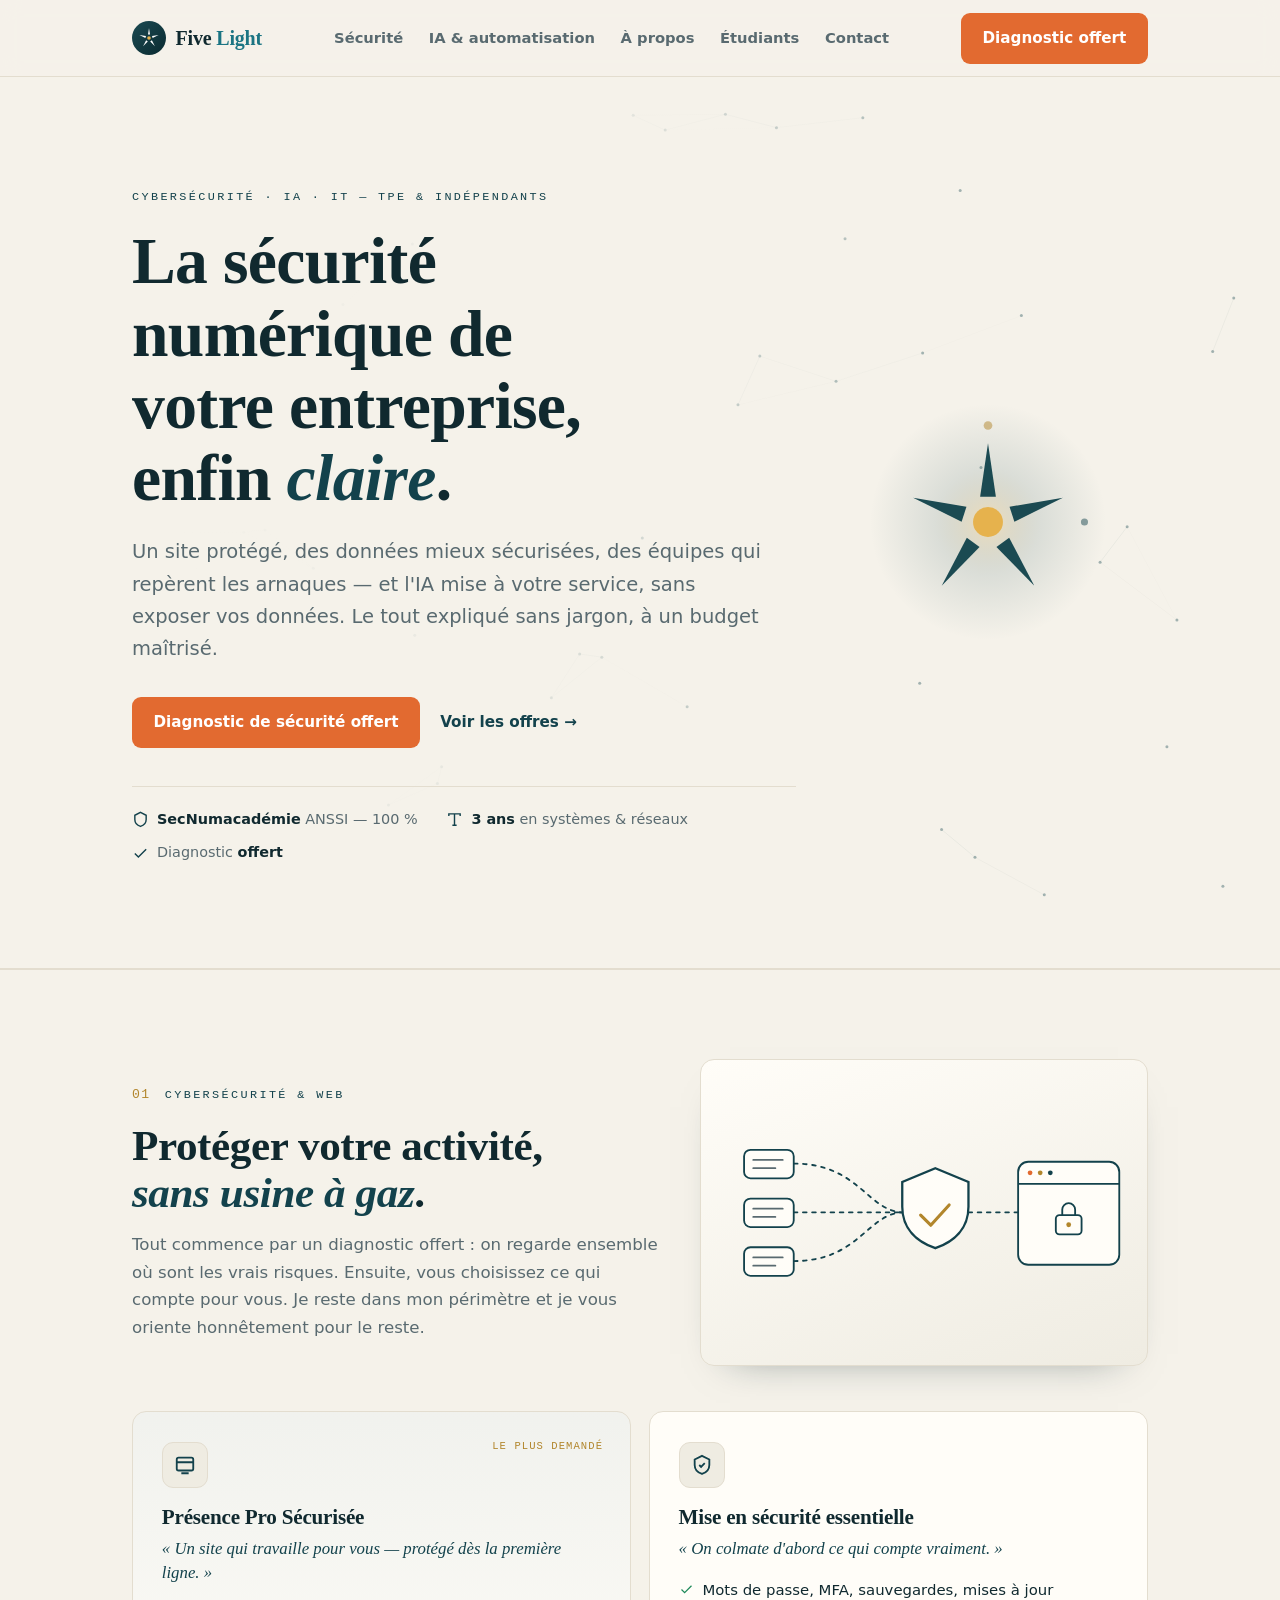
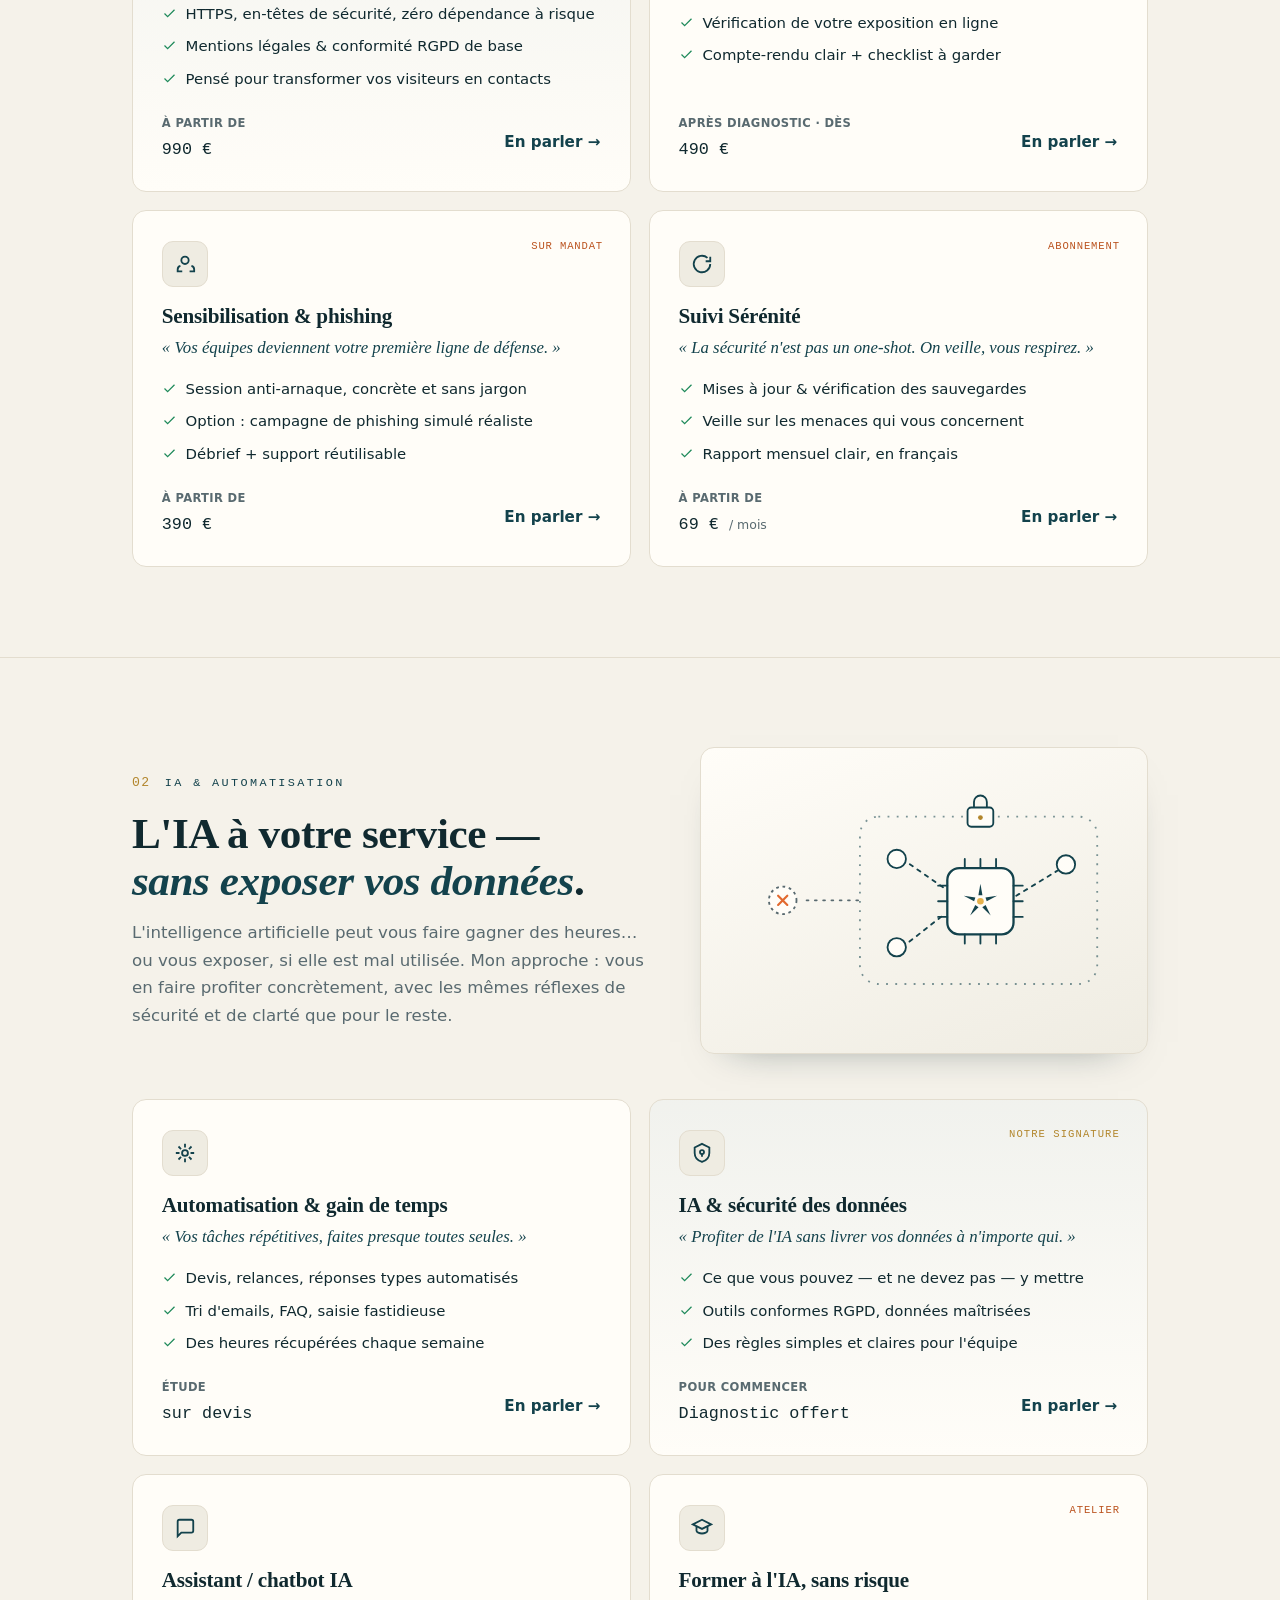
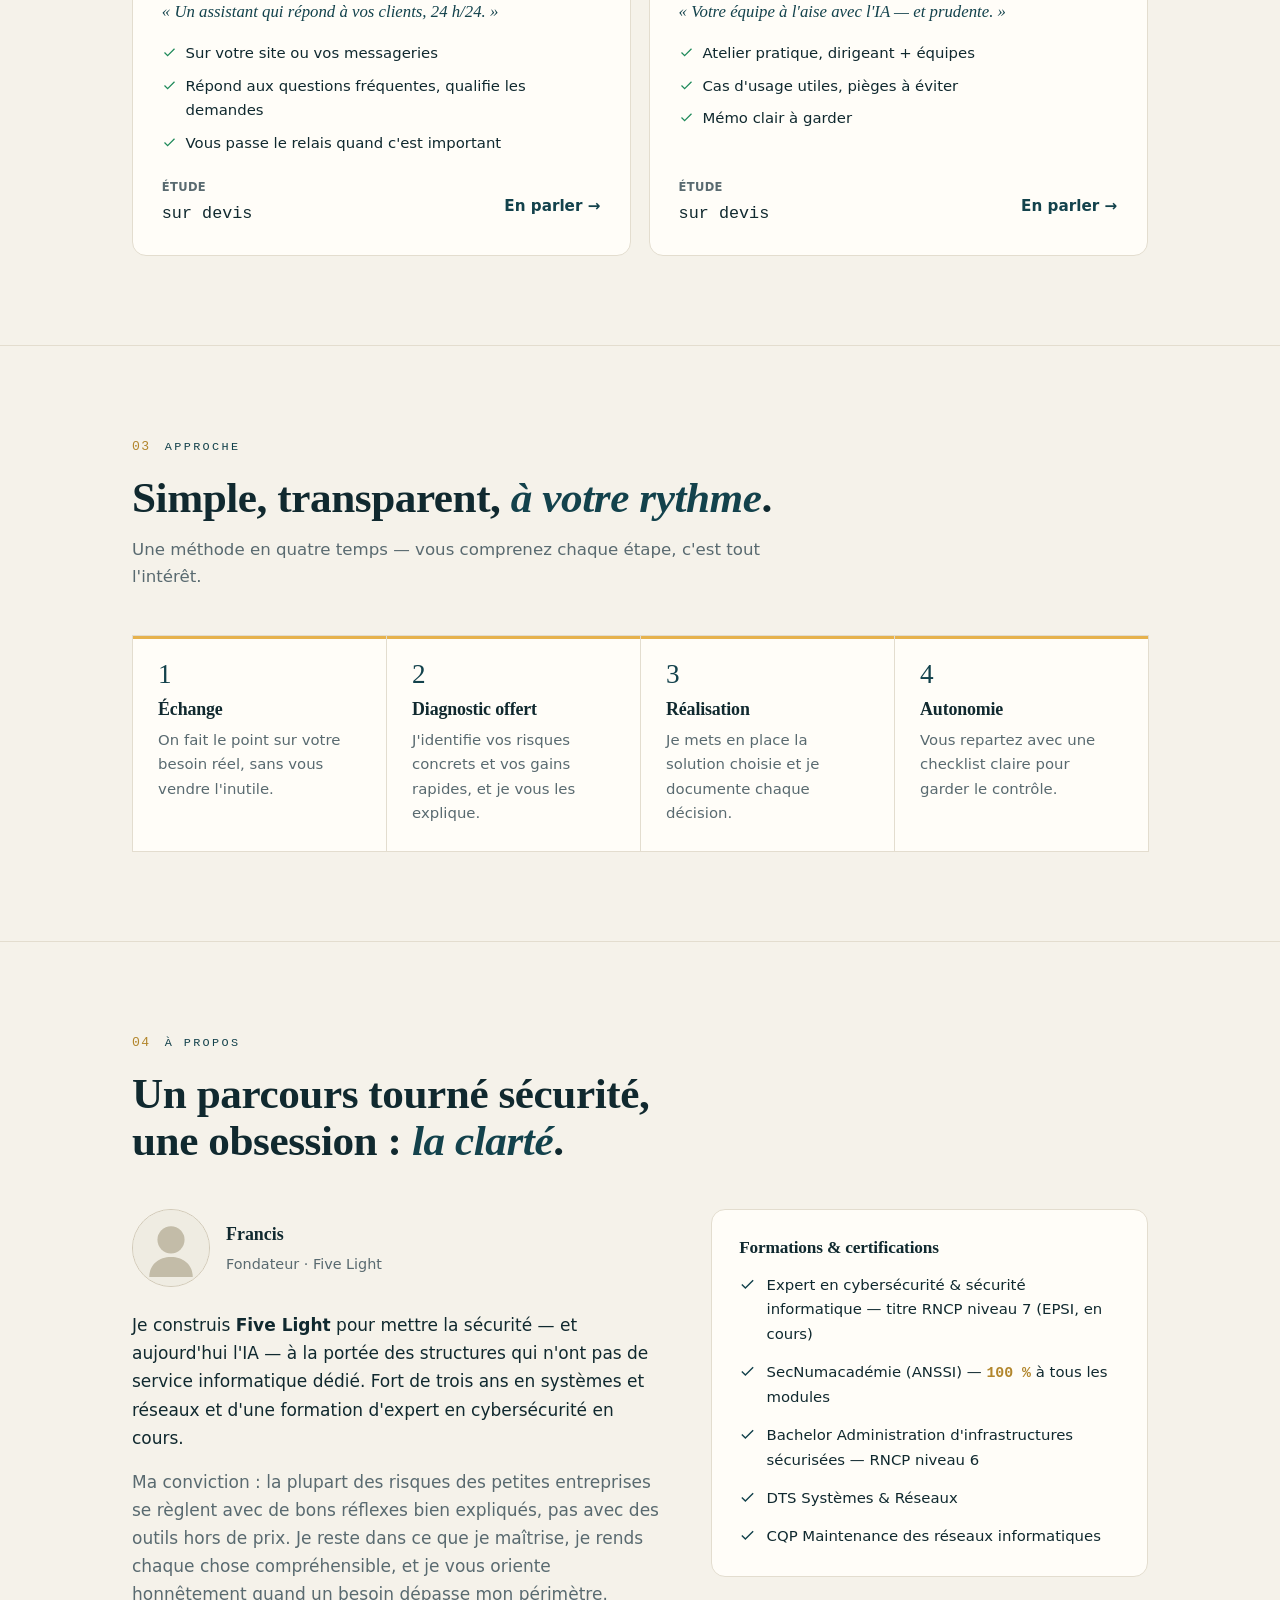
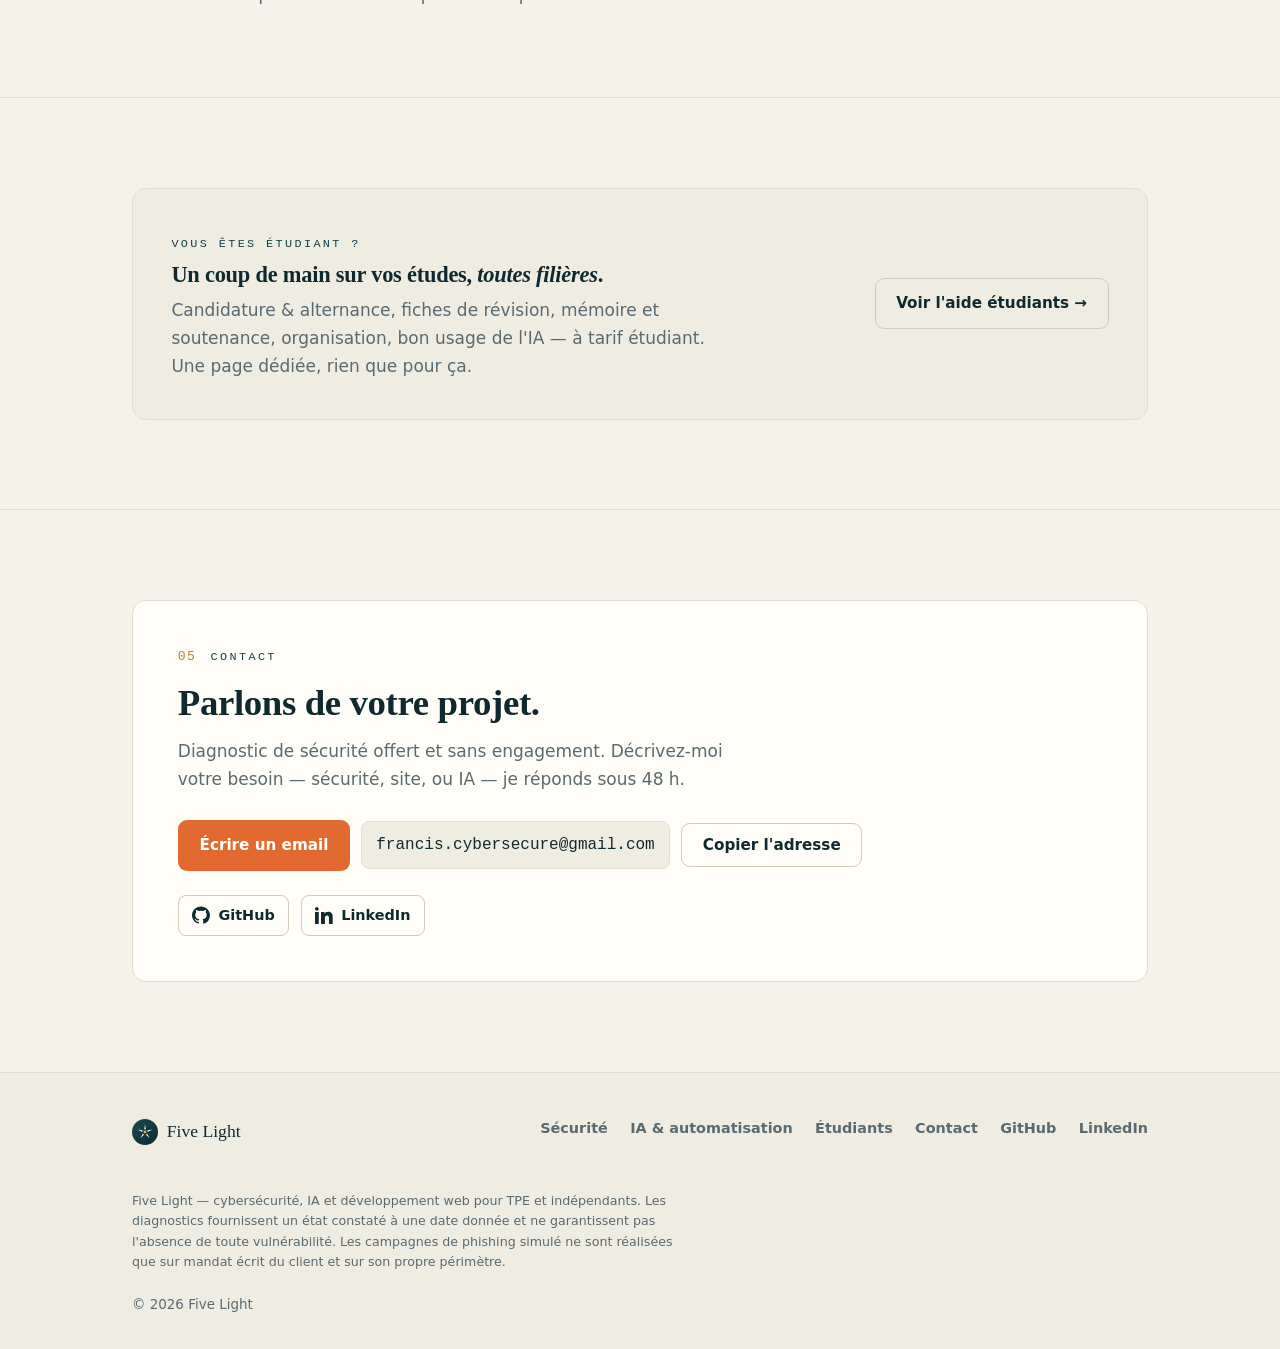
==== commit 1203d9c5: "Add files via upload" ====
--- a/index.html
+++ b/index.html
@@ -22,6 +22,7 @@
 <link rel="preconnect" href="https://fonts.gstatic.com" crossorigin>
 <link rel="stylesheet" href="https://fonts.googleapis.com/css2?family=Spectral:ital,wght@0,500;0,600;0,700;1,500;1,600&family=Mulish:wght@400;500;600;700&family=IBM+Plex+Mono:wght@500&display=swap">
 <link rel="stylesheet" href="styles.css">
+<script>document.documentElement.classList.add('js');</script>
 </head>
 <body>
 <a class="skip" href="#top">Aller au contenu</a>
@@ -443,12 +444,14 @@
   } else {
     var io = new IntersectionObserver(function(ents){
       ents.forEach(function(e){ if(e.isIntersecting){ e.target.classList.add('in'); io.unobserve(e.target);} });
-    }, {threshold:.14, rootMargin:'0px 0px -8% 0px'});
+    }, {threshold:.04, rootMargin:'0px 0px -5% 0px'});
     document.querySelectorAll('.reveal').forEach(function(el){ io.observe(el); });
     // les éléments déjà visibles au chargement
     requestAnimationFrame(function(){
       document.querySelectorAll('.hero .reveal').forEach(function(el){ el.classList.add('in'); });
     });
+    // filet de sécurité : rien ne doit rester invisible
+    setTimeout(function(){ document.querySelectorAll('.reveal:not(.in)').forEach(function(el){ el.classList.add('in'); }); }, 1500);
   }
 
   /* 3 · Cartes offres : lueur qui suit le curseur */
@@ -481,14 +484,14 @@
     W=hero.clientWidth; H=hero.clientHeight;
     cv.width=W*DPR; cv.height=H*DPR; cv.style.width=W+'px'; cv.style.height=H+'px';
     ctx.setTransform(DPR,0,0,DPR,0,0);
-    var n=Math.round(Math.min(96, Math.max(34, W*H/15000)));
+    var n=Math.round(Math.min(56, Math.max(22, W*H/24000)));
     nodes=[];
-    for(var i=0;i<n;i++) nodes.push({x:Math.random()*W,y:Math.random()*H,vx:(Math.random()-.5)*.2,vy:(Math.random()-.5)*.2});
+    for(var i=0;i<n;i++) nodes.push({x:Math.random()*W,y:Math.random()*H,vx:(Math.random()-.5)*.14,vy:(Math.random()-.5)*.14});
   }
   size(); window.addEventListener('resize',size);
   hero.addEventListener('mousemove',function(e){var r=hero.getBoundingClientRect();mouse.x=e.clientX-r.left;mouse.y=e.clientY-r.top;mouse.on=true;});
   hero.addEventListener('mouseleave',function(){mouse.on=false;});
-  var D=150;
+  var D=125;
   function frame(){
     ctx.clearRect(0,0,W,H);
     for(var i=0;i<nodes.length;i++){var p=nodes[i];
@@ -496,11 +499,11 @@
       if(p.x<0||p.x>W)p.vx*=-1; if(p.y<0||p.y>H)p.vy*=-1;
       if(mouse.on){var dx=mouse.x-p.x,dy=mouse.y-p.y,d=Math.hypot(dx,dy);if(d<170&&d>0){p.vx+=dx/d*.006;p.vy+=dy/d*.006;}}
       p.vx*=.995;p.vy*=.995;
-      ctx.beginPath();ctx.arc(p.x,p.y,1.7,0,6.283);ctx.fillStyle='rgba('+SAR+',.5)';ctx.fill();
+      ctx.beginPath();ctx.arc(p.x,p.y,1.5,0,6.283);ctx.fillStyle='rgba('+SAR+',.38)';ctx.fill();
     }
     for(var i=0;i<nodes.length;i++)for(var j=i+1;j<nodes.length;j++){
       var a=nodes[i],b=nodes[j],dx=a.x-b.x,dy=a.y-b.y,d=Math.hypot(dx,dy);
-      if(d<D){ctx.strokeStyle='rgba('+SAR+','+(.16*(1-d/D))+')';ctx.lineWidth=1;ctx.beginPath();ctx.moveTo(a.x,a.y);ctx.lineTo(b.x,b.y);ctx.stroke();}
+      if(d<D){ctx.strokeStyle='rgba('+SAR+','+(.08*(1-d/D))+')';ctx.lineWidth=1;ctx.beginPath();ctx.moveTo(a.x,a.y);ctx.lineTo(b.x,b.y);ctx.stroke();}
     }
     if(mouse.on){for(var i=0;i<nodes.length;i++){var p=nodes[i],dx=mouse.x-p.x,dy=mouse.y-p.y,d=Math.hypot(dx,dy);
       if(d<175){ctx.strokeStyle='rgba('+GOLD+','+(.5*(1-d/175))+')';ctx.lineWidth=1;ctx.beginPath();ctx.moveTo(p.x,p.y);ctx.lineTo(mouse.x,mouse.y);ctx.stroke();}}
--- a/styles.css
+++ b/styles.css
@@ -165,42 +165,47 @@
    v3.1 — Vie & interaction (réseau, logo animé, reveals)
    ============================================================ */
 
-/* --- Réseau derrière le hero + zone calme --- */
+/* --- Réseau derrière le hero + zone calme ---
+   Règle d'or : tout est VISIBLE par défaut. Les animations ne s'activent
+   que si le JS a ajouté la classe .js sur <html>. Si le JS échoue ou traîne,
+   la page reste lisible et bien agencée. --- */
 .hero{isolation:isolate}
 .hero-net{position:absolute;inset:0;width:100%;height:100%;z-index:0;pointer-events:none}
 .hero-calm{position:absolute;inset:0;z-index:1;pointer-events:none;
-  background:linear-gradient(100deg, var(--bg) 14%, color-mix(in srgb,var(--bg) 72%,transparent) 40%, transparent 64%)}
+  background:linear-gradient(100deg, #f5f2ea 18%, rgba(245,242,234,.80) 44%, rgba(245,242,234,0) 68%)}
 .hero-grid{z-index:2}
 @media(max-width:860px){
-  .hero-calm{background:linear-gradient(180deg, transparent 0%, var(--bg) 46%)}
+  .hero-calm{background:linear-gradient(180deg, rgba(245,242,234,.35) 0%, #f5f2ea 48%)}
 }
 
-/* --- Logo animé du hero (reste UN logo) --- */
+/* --- Logo du hero : VISIBLE par défaut, s'assemble seulement si JS --- */
 .hero-logo{display:grid;place-items:center;position:relative}
 .hero-logo svg{width:100%;max-width:252px;height:auto;overflow:visible}
 @media(max-width:860px){.hero-logo{display:none}}
-.hl-halo{transform-origin:32px 32px;opacity:0;animation:halo-in 1s ease .15s forwards}
+.hl-orbit{transform-origin:32px 32px;transform-box:fill-box;opacity:.5}
+/* entrée animée uniquement quand JS actif */
+.js .hl-halo{opacity:0;animation:halo-in 1s ease .15s forwards}
 @keyframes halo-in{to{opacity:1}}
-.hl-ray{transform-origin:32px 32px;opacity:0;animation:ray-in .7s cubic-bezier(.2,.75,.2,1) forwards}
-.hl-ray.r1{animation-delay:.10s}.hl-ray.r2{animation-delay:.20s}.hl-ray.r3{animation-delay:.30s}
-.hl-ray.r4{animation-delay:.40s}.hl-ray.r5{animation-delay:.50s}
+.js .hl-ray{transform-origin:32px 32px;opacity:0;animation:ray-in .7s cubic-bezier(.2,.75,.2,1) forwards}
+.js .hl-ray.r1{animation-delay:.10s}.js .hl-ray.r2{animation-delay:.20s}.js .hl-ray.r3{animation-delay:.30s}
+.js .hl-ray.r4{animation-delay:.40s}.js .hl-ray.r5{animation-delay:.50s}
 @keyframes ray-in{from{opacity:0;transform:scale(.2)}to{opacity:1;transform:scale(1)}}
-.hl-core{transform-origin:32px 32px;opacity:0;animation:core-in .55s cubic-bezier(.2,.8,.2,1) .62s forwards, core-breathe 3.6s ease-in-out 1.3s infinite}
+.js .hl-core{opacity:0;animation:core-in .55s cubic-bezier(.2,.8,.2,1) .62s forwards, core-breathe 3.6s ease-in-out 1.3s infinite}
 @keyframes core-in{from{opacity:0;transform:scale(0)}to{opacity:1;transform:scale(1)}}
-@keyframes core-breathe{0%,100%{transform:scale(1);filter:none}50%{transform:scale(1.22);filter:drop-shadow(0 0 5px color-mix(in srgb,var(--gold-soft) 70%,transparent))}}
-.hl-orbit{transform-origin:32px 32px;transform-box:fill-box;animation:spin 26s linear infinite;opacity:.5}
+@keyframes core-breathe{0%,100%{transform:scale(1)}50%{transform:scale(1.2);filter:drop-shadow(0 0 5px rgba(230,178,77,.7))}}
+.js .hl-orbit{animation:spin 26s linear infinite}
 @keyframes spin{to{transform:rotate(360deg)}}
-.hero-logo.assembled .hl-glow{animation:pulse-glow 4s ease-in-out infinite}
+.js .hero-logo.assembled .hl-glow{animation:pulse-glow 4s ease-in-out infinite}
 @keyframes pulse-glow{0%,100%{opacity:.25}50%{opacity:.5}}
 
-/* --- Micro-logo d'en-tête : cœur qui respire doucement --- */
-.brand .mark .hb{transform-origin:32px 32px;animation:hb 4.5s ease-in-out infinite}
+/* --- Micro-logo d'en-tête : cœur qui respire doucement (si JS) --- */
+.js .brand .mark .hb{transform-origin:32px 32px;animation:hb 4.5s ease-in-out infinite}
 @keyframes hb{0%,100%{opacity:.9}50%{opacity:1}}
 
-/* --- Révélations au scroll --- */
-.reveal{opacity:0;transform:translateY(22px);
+/* --- Révélations au scroll : visibles par défaut, animées si JS --- */
+.js .reveal{opacity:0;transform:translateY(22px);
   transition:opacity .7s cubic-bezier(.2,.7,.2,1), transform .7s cubic-bezier(.2,.7,.2,1)}
-.reveal.in{opacity:1;transform:none}
+.js .reveal.in{opacity:1;transform:none}
 .reveal.d1{transition-delay:.06s}.reveal.d2{transition-delay:.12s}
 .reveal.d3{transition-delay:.18s}.reveal.d4{transition-delay:.24s}
 
@@ -208,7 +213,7 @@
 .offer{overflow:hidden}
 .offer::before{content:"";position:absolute;inset:0;z-index:0;opacity:0;transition:opacity .3s;
   background:radial-gradient(260px circle at var(--mx,50%) var(--my,0%),
-    color-mix(in srgb,var(--primary) 12%,transparent), transparent 70%)}
+    rgba(19,66,76,.12), transparent 70%)}
 .offer:hover::before{opacity:1}
 .offer > *{position:relative;z-index:1}
 .offer > .ribbon,.offer > .tag{position:absolute;z-index:2}
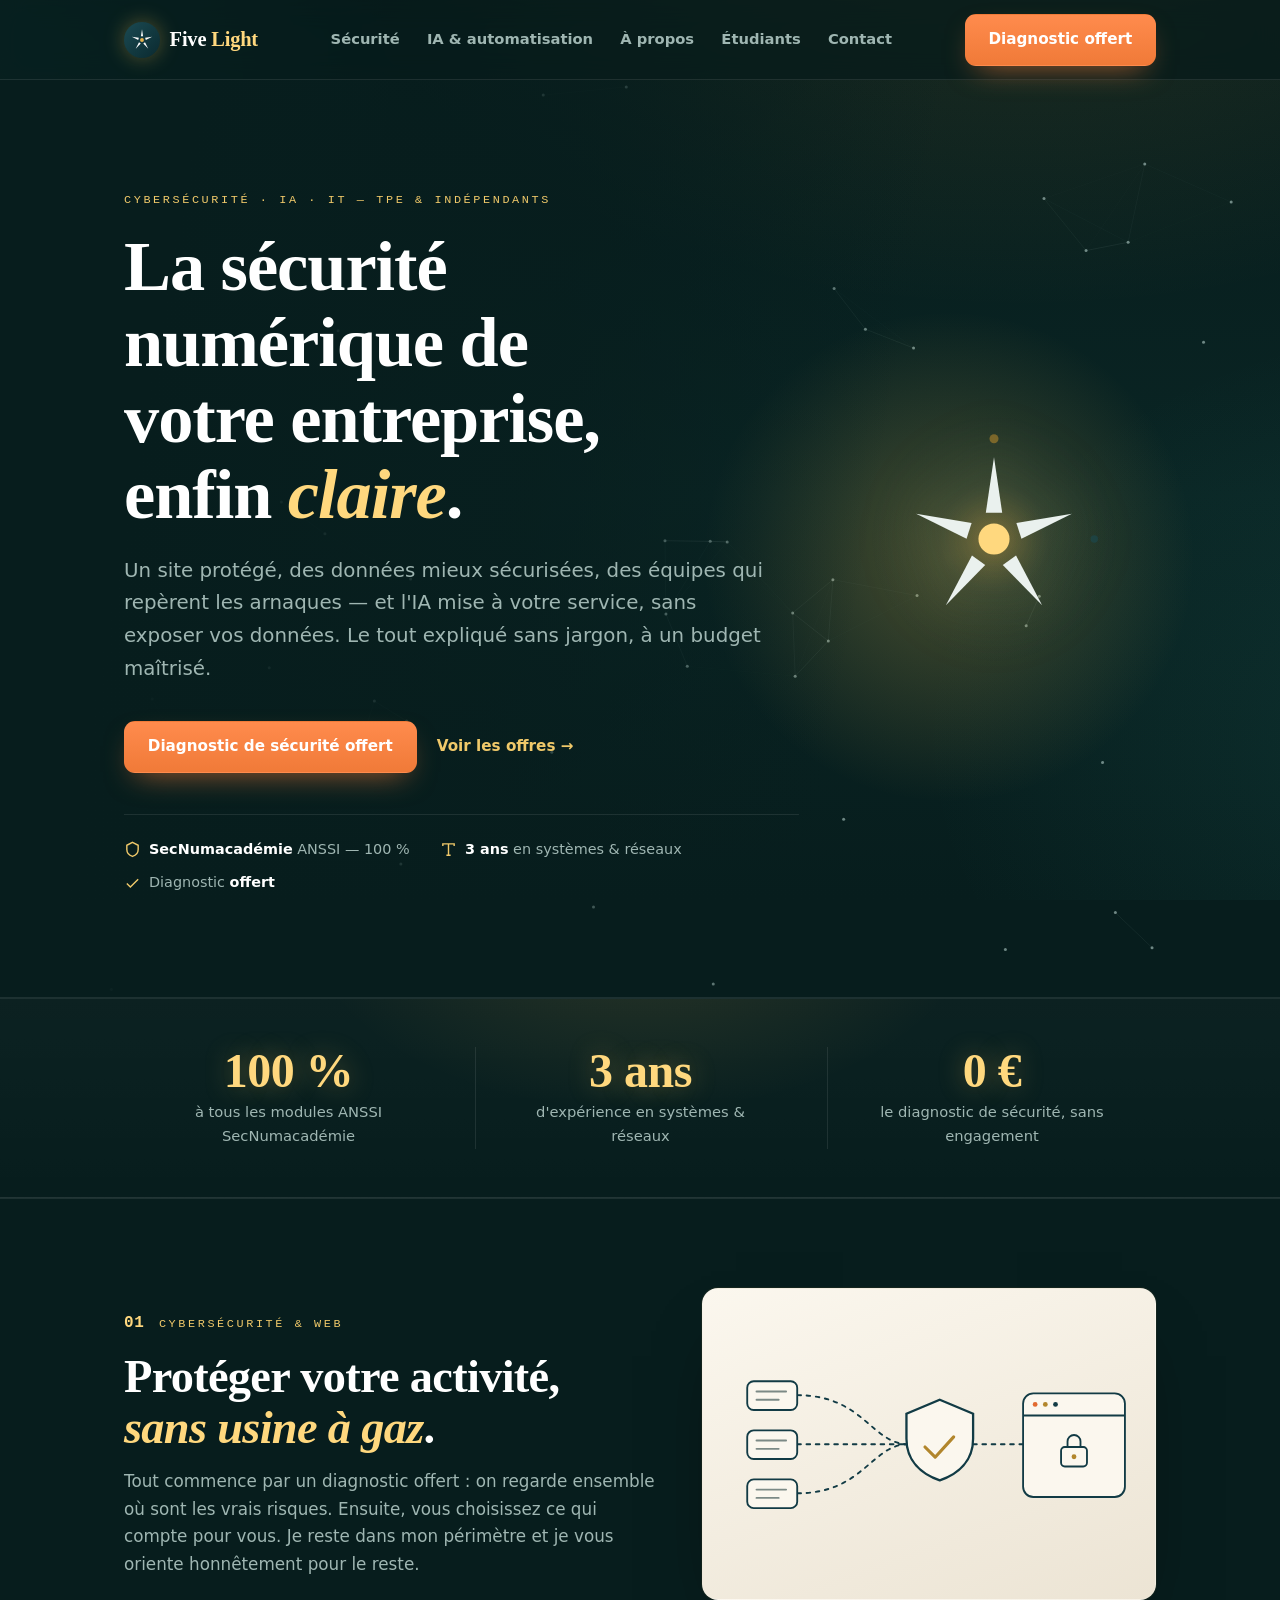
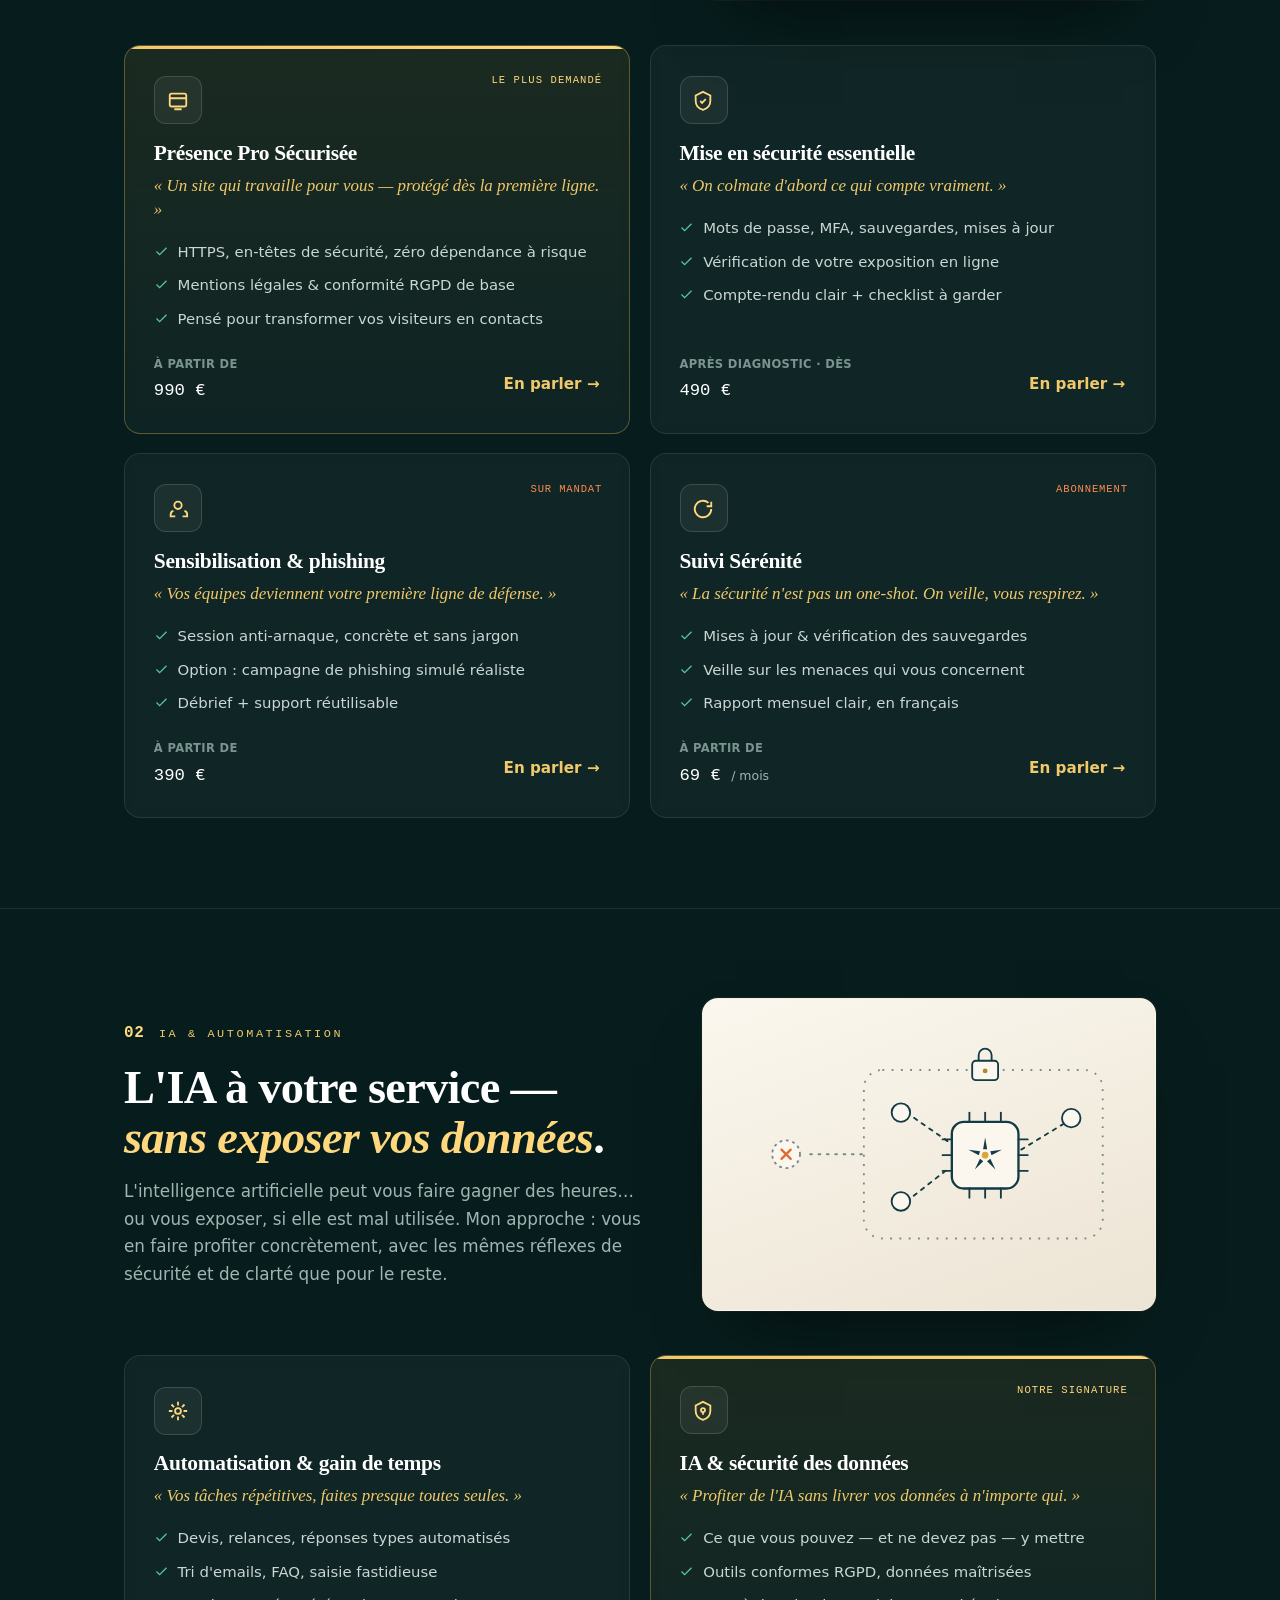
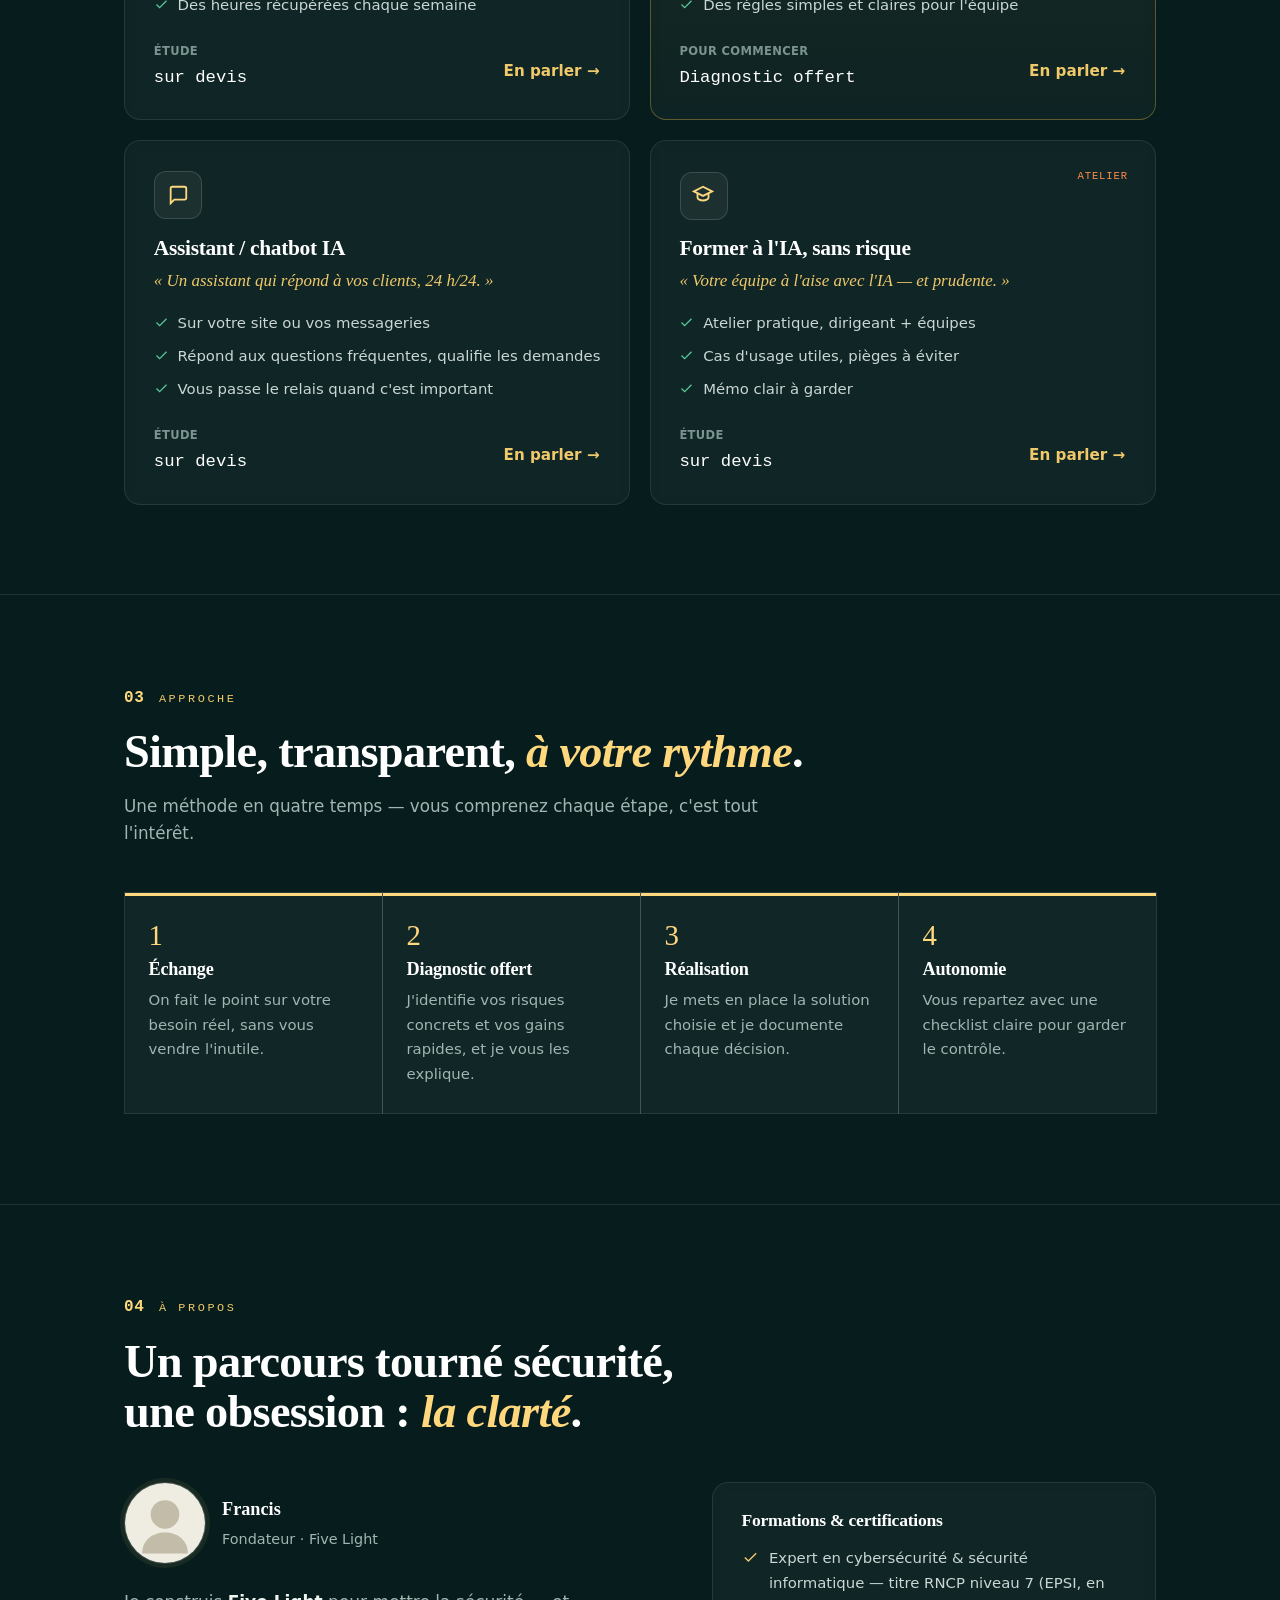
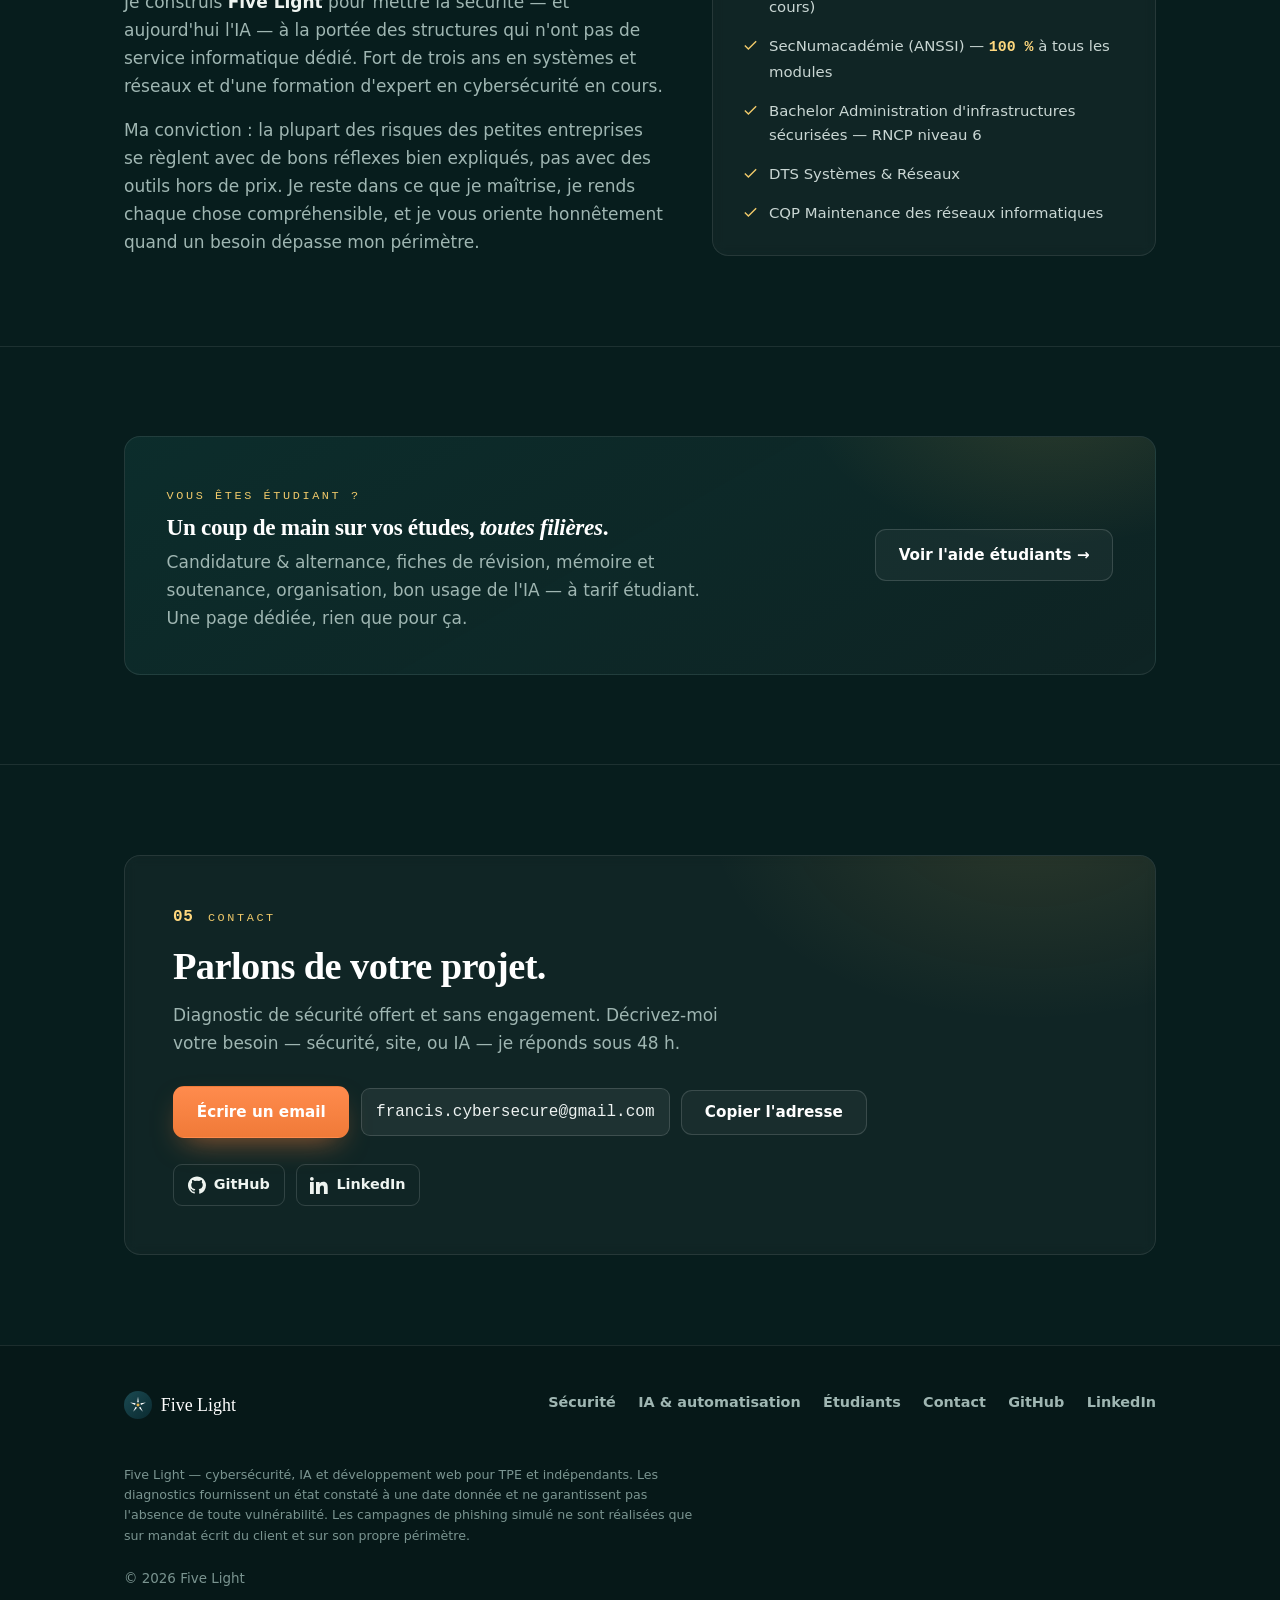
==== commit 16344760: "Add files via upload" ====
--- a/index.html
+++ b/index.html
@@ -8,7 +8,7 @@
 
 <meta http-equiv="Content-Security-Policy" content="default-src 'self'; style-src 'self' 'unsafe-inline' https://fonts.googleapis.com; font-src https://fonts.gstatic.com; img-src 'self' data:; script-src 'self' 'unsafe-inline'; connect-src 'self'; base-uri 'self'; form-action 'self'; object-src 'none'">
 <meta name="referrer" content="strict-origin-when-cross-origin">
-<meta name="theme-color" content="#13424c">
+<meta name="theme-color" content="#071d1d">
 <meta property="og:type" content="website">
 <meta property="og:title" content="Five Light — Cybersécurité, IA & IT pour TPE & indépendants">
 <meta property="og:description" content="La sécurité numérique et l'IA de votre entreprise, enfin claires.">
@@ -90,6 +90,15 @@
     </div>
   </section>
 
+  <!-- BANDEAU STATS -->
+  <section class="statband" aria-label="Chiffres clés">
+    <div class="wrap">
+      <div class="stat reveal"><span class="big">100 %</span><span class="lbl">à tous les modules ANSSI SecNumacadémie</span></div>
+      <div class="stat reveal d1"><span class="big">3 ans</span><span class="lbl">d'expérience en systèmes &amp; réseaux</span></div>
+      <div class="stat reveal d2"><span class="big">0 €</span><span class="lbl">le diagnostic de sécurité, sans engagement</span></div>
+    </div>
+  </section>
+
   <!-- 01 · SÉCURITÉ -->
   <section id="securite" aria-labelledby="h-sec">
     <div class="wrap">
@@ -478,7 +487,7 @@
   var cv=document.getElementById('heroNet'); if(!cv) return;
   var hero=cv.closest('.hero'), ctx=cv.getContext('2d');
   var W,H,DPR,nodes=[],mouse={x:-999,y:-999,on:false};
-  var SAR='27,74,82', GOLD='178,134,44';
+  var SAR='179,205,200', GOLD='231,184,78';
   function size(){
     DPR=Math.min(window.devicePixelRatio||1,2);
     W=hero.clientWidth; H=hero.clientHeight;
@@ -499,11 +508,11 @@
       if(p.x<0||p.x>W)p.vx*=-1; if(p.y<0||p.y>H)p.vy*=-1;
       if(mouse.on){var dx=mouse.x-p.x,dy=mouse.y-p.y,d=Math.hypot(dx,dy);if(d<170&&d>0){p.vx+=dx/d*.006;p.vy+=dy/d*.006;}}
       p.vx*=.995;p.vy*=.995;
-      ctx.beginPath();ctx.arc(p.x,p.y,1.5,0,6.283);ctx.fillStyle='rgba('+SAR+',.38)';ctx.fill();
+      ctx.beginPath();ctx.arc(p.x,p.y,1.5,0,6.283);ctx.fillStyle='rgba('+SAR+',.6)';ctx.fill();
     }
     for(var i=0;i<nodes.length;i++)for(var j=i+1;j<nodes.length;j++){
       var a=nodes[i],b=nodes[j],dx=a.x-b.x,dy=a.y-b.y,d=Math.hypot(dx,dy);
-      if(d<D){ctx.strokeStyle='rgba('+SAR+','+(.08*(1-d/D))+')';ctx.lineWidth=1;ctx.beginPath();ctx.moveTo(a.x,a.y);ctx.lineTo(b.x,b.y);ctx.stroke();}
+      if(d<D){ctx.strokeStyle='rgba('+SAR+','+(.12*(1-d/D))+')';ctx.lineWidth=1;ctx.beginPath();ctx.moveTo(a.x,a.y);ctx.lineTo(b.x,b.y);ctx.stroke();}
     }
     if(mouse.on){for(var i=0;i<nodes.length;i++){var p=nodes[i],dx=mouse.x-p.x,dy=mouse.y-p.y,d=Math.hypot(dx,dy);
       if(d<175){ctx.strokeStyle='rgba('+GOLD+','+(.5*(1-d/175))+')';ctx.lineWidth=1;ctx.beginPath();ctx.moveTo(p.x,p.y);ctx.lineTo(mouse.x,mouse.y);ctx.stroke();}}
--- a/styles.css
+++ b/styles.css
@@ -1,189 +1,110 @@
 /* ============================================================
-   Five Light — système de design v3 (premium sobre · crème)
-   Identité : étoile sarcelle & or. Fond crème, serif Spectral,
-   sections numérotées, fiches-offres, accent corail pour l'action.
-   Inspiré de la qualité éditoriale de sites premium, registre
-   cybersécurité (sérieux, clair, haut de gamme). Clair uniquement.
+   Five Light — système de design v5 « Constellation »
+   Thème nocturne premium : fond nuit sarcelle, or lumineux,
+   verre dépoli, étoile rayonnante. « Une lumière dans le noir. »
+   Robuste : tout reste visible même sans JavaScript.
    ============================================================ */
 :root{
-  --bg:#f5f2ea; --surface:#fffdf8; --surface-2:#efece2;
-  --ink:#10292f; --muted:#596a70; --line:#e3ddcf; --line-strong:#d2cab8;
-  --primary:#13424c; --primary-ink:#0c2b31; --link:#1b7483;
-  --accent:#e26a30; --accent-ink:#bb531f;
-  --gold:#b2862c; --gold-soft:#e6b24d; --good:#1f8a5b;
+  --bg:#071d1d; --bg-2:#0a2726; --bg-3:#0c2e2d;
+  --ink:#eef4f0; --muted:#9fb6b2; --faint:#7a9490;
+  --line:rgba(255,255,255,.09); --line-2:rgba(255,255,255,.14);
+  --glass:rgba(255,255,255,.04); --glass-2:rgba(255,255,255,.065);
+  --primary:#39b9ad; --primary-ink:#8fe6dd;
+  --gold:#e7b84e; --gold-soft:#f0c96a; --gold-bright:#ffd87e;
+  --accent:#f07a38; --accent-ink:#d86024; --accent-soft:#ff8b4d;
+  --good:#58c99a;
 
   --serif:'Spectral', Georgia, 'Times New Roman', serif;
   --sans:'Mulish', ui-sans-serif, system-ui, -apple-system, sans-serif;
   --mono:'IBM Plex Mono', ui-monospace, Menlo, monospace;
 
-  --maxw:1120px; --gutter:clamp(20px,5vw,52px); --radius:14px;
+  --maxw:1140px; --gutter:clamp(20px,5vw,54px); --radius:16px;
 }
 *{box-sizing:border-box}
 html{-webkit-text-size-adjust:100%;scroll-behavior:smooth}
 @media(prefers-reduced-motion:reduce){html{scroll-behavior:auto}*{transition:none!important;animation:none!important}}
-body{margin:0;background:var(--bg);color:var(--ink);font-family:var(--sans);
-  font-size:17px;line-height:1.65;-webkit-font-smoothing:antialiased;text-rendering:optimizeLegibility}
+body{margin:0;color:var(--ink);font-family:var(--sans);font-size:17px;line-height:1.65;
+  -webkit-font-smoothing:antialiased;text-rendering:optimizeLegibility;
+  background:
+    radial-gradient(1200px 720px at 80% -12%, rgba(231,184,78,.12), transparent 58%),
+    radial-gradient(1000px 820px at -12% 8%, rgba(57,185,173,.16), transparent 55%),
+    radial-gradient(1000px 760px at 115% 82%, rgba(57,185,173,.10), transparent 55%),
+    linear-gradient(180deg,#061b1b 0%, #0a2524 55%, #071d1d 100%);
+  background-attachment:fixed;background-color:#071d1d}
 img{max-width:100%;display:block}
-a{color:var(--link)}
-h1,h2,h3,h4{font-family:var(--serif);font-weight:600;line-height:1.1;letter-spacing:-.01em;margin:0;color:var(--ink);text-wrap:balance}
-h1 em,h2 em,.it{font-style:italic;color:var(--primary)}
+a{color:var(--gold-soft)}
+h1,h2,h3,h4{font-family:var(--serif);font-weight:600;line-height:1.08;letter-spacing:-.015em;margin:0;color:#fff;text-wrap:balance}
+h1 em,h2 em,.it{font-style:italic;color:var(--gold-bright)}
 p{margin:0}
-::selection{background:color-mix(in srgb,var(--primary) 20%, transparent)}
-:focus-visible{outline:2px solid var(--primary);outline-offset:3px;border-radius:5px}
+::selection{background:rgba(231,184,78,.28);color:#fff}
+:focus-visible{outline:2px solid var(--gold-soft);outline-offset:3px;border-radius:6px}
 
 .wrap{max-width:var(--maxw);margin-inline:auto;padding-inline:var(--gutter)}
 .skip{position:absolute;left:-9999px}
-.skip:focus{left:var(--gutter);top:8px;z-index:100;background:var(--surface);padding:.5em 1em;border:1px solid var(--line);border-radius:6px}
-
-.eyebrow{font-family:var(--mono);font-size:.74rem;letter-spacing:.2em;text-transform:uppercase;color:var(--primary);font-weight:500}
-.num{font-family:var(--mono);color:var(--gold);font-size:.82rem;letter-spacing:.1em}
+.skip:focus{left:var(--gutter);top:8px;z-index:100;background:var(--bg-2);color:#fff;padding:.5em 1em;border:1px solid var(--line-2);border-radius:8px}
+
+.eyebrow{font-family:var(--mono);font-size:.74rem;letter-spacing:.22em;text-transform:uppercase;color:var(--gold-soft);font-weight:500}
+.num{font-family:var(--mono);color:var(--gold-bright);font-size:1rem;font-weight:700;letter-spacing:.04em}
 .kick{display:flex;align-items:baseline;gap:.9rem;margin-bottom:1rem}
 
 /* ---------- Boutons ---------- */
 .btn{display:inline-flex;align-items:center;gap:.5em;font-family:var(--sans);font-weight:700;font-size:.95rem;
-  padding:.78em 1.35em;border-radius:9px;border:1px solid transparent;cursor:pointer;text-decoration:none;
-  transition:background .2s, color .2s, border-color .2s, transform .15s}
-.btn-primary{background:var(--accent);color:#fff}
-.btn-primary:hover{background:var(--accent-ink);transform:translateY(-1px)}
-.btn-ghost{background:transparent;color:var(--ink);border-color:var(--line-strong)}
-.btn-ghost:hover{border-color:var(--primary);color:var(--primary)}
-.btn-link{background:none;color:var(--primary);padding:.5em 0;font-weight:700}
-.btn-link:hover{gap:.75em;color:var(--accent-ink)}
+  padding:.82em 1.5em;border-radius:11px;border:1px solid transparent;cursor:pointer;text-decoration:none;
+  transition:background .2s, color .2s, border-color .2s, transform .15s, box-shadow .25s}
+.btn-primary{background:linear-gradient(180deg,var(--accent-soft),var(--accent));color:#fff;
+  box-shadow:0 12px 30px -12px rgba(240,122,56,.7)}
+.btn-primary:hover{transform:translateY(-1px);box-shadow:0 18px 38px -12px rgba(240,122,56,.9)}
+.btn-ghost{background:rgba(255,255,255,.04);color:#fff;border-color:var(--line-2)}
+.btn-ghost:hover{border-color:var(--gold-soft);color:var(--gold-bright)}
+.btn-link{background:none;color:var(--gold-soft);padding:.5em 0;font-weight:700}
+.btn-link:hover{gap:.8em;color:var(--gold-bright)}
 
 /* ---------- En-tête ---------- */
 header.site{position:sticky;top:0;z-index:50;
-  background:color-mix(in srgb,var(--bg) 86%, transparent);backdrop-filter:saturate(1.1) blur(10px);
+  background:rgba(7,27,27,.72);backdrop-filter:saturate(1.2) blur(14px);
   border-bottom:1px solid var(--line)}
-.nav{display:flex;align-items:center;justify-content:space-between;gap:1rem;padding-block:.8rem}
-.brand{display:flex;align-items:center;gap:.6rem;font-family:var(--serif);font-weight:700;font-size:1.25rem;letter-spacing:-.01em;text-decoration:none;color:var(--ink)}
-.brand .mark{width:34px;height:34px;flex:none}
-.brand .lt{color:var(--link)}
-.nav-links{display:flex;align-items:center;gap:1.6rem}
-.nav-links a{text-decoration:none;color:var(--muted);font-weight:600;font-size:.92rem}
-.nav-links a:hover,.nav-links a[aria-current="page"]{color:var(--ink)}
+.nav{display:flex;align-items:center;justify-content:space-between;gap:1rem;padding-block:.85rem}
+.brand{display:flex;align-items:center;gap:.6rem;font-family:var(--serif);font-weight:700;font-size:1.28rem;letter-spacing:-.01em;text-decoration:none;color:#fff}
+.brand .mark{width:36px;height:36px;flex:none;filter:drop-shadow(0 0 10px rgba(231,184,78,.35))}
+.brand .lt{color:var(--gold-bright)}
+.nav-links{display:flex;align-items:center;gap:1.7rem}
+.nav-links a{position:relative;text-decoration:none;color:var(--muted);font-weight:600;font-size:.92rem}
+.nav-links a::after{content:"";position:absolute;left:0;bottom:-5px;height:2px;width:0;background:var(--gold-soft);border-radius:2px;transition:width .25s ease}
+.nav-links a:hover,.nav-links a[aria-current="page"]{color:#fff}
+.nav-links a:hover::after,.nav-links a[aria-current="page"]::after{width:100%}
 .nav-cta{display:flex;align-items:center;gap:.6rem}
 @media(max-width:860px){.nav-links{display:none}}
 
 /* ---------- Héros ---------- */
-.hero{border-bottom:1px solid var(--line);position:relative;overflow:hidden}
-.hero-grid{display:grid;grid-template-columns:1.35fr .65fr;gap:2rem;align-items:center;padding-block:clamp(3rem,8vw,6.5rem);position:relative}
+.hero{position:relative;overflow:hidden;isolation:isolate;border-bottom:1px solid var(--line)}
+.hero-grid{display:grid;grid-template-columns:1.35fr .65fr;gap:2rem;align-items:center;padding-block:clamp(3.2rem,8vw,6.8rem);position:relative;z-index:2}
 @media(max-width:860px){.hero-grid{grid-template-columns:1fr}}
-.hero h1{font-size:clamp(2.4rem,6vw,4.1rem);margin-top:1.1rem;max-width:16ch}
-.hero .lede{margin-top:1.4rem;max-width:52ch;font-size:clamp(1.05rem,2.4vw,1.22rem);color:var(--muted)}
-.cta-row{display:flex;flex-wrap:wrap;gap:.7rem 1.2rem;align-items:center;margin-top:2rem}
-.hero-mark{display:grid;place-items:center}
-.hero-mark svg{width:100%;max-width:250px;height:auto}
-@media(max-width:860px){.hero-mark{display:none}}
-.trust{list-style:none;margin:2.4rem 0 0;padding:1.3rem 0 0;border-top:1px solid var(--line);display:flex;flex-wrap:wrap;gap:.6rem 1.8rem}
-.trust li{display:flex;align-items:center;gap:.5rem;font-size:.9rem;color:var(--muted)}
-.trust li b{color:var(--ink);font-weight:700}
-.trust svg{color:var(--primary);flex:none}
-.pills{display:flex;flex-wrap:wrap;gap:.5rem;margin-top:1.6rem}
-.pill{font-size:.8rem;color:var(--muted);border:1px solid var(--line);background:var(--surface);padding:.42em .85em;border-radius:999px;display:inline-flex;gap:.45rem;align-items:center}
-.pill svg{color:var(--primary)}
-
-/* ---------- Sections ---------- */
-section{padding-block:clamp(3.2rem,7vw,6rem)}
-.hero{padding-block:0}
-section + section{border-top:1px solid var(--line)}
-.sec-head{max-width:64ch;margin-bottom:2.8rem}
-.sec-head h2{font-size:clamp(1.9rem,4.4vw,2.7rem)}
-.sec-head p{margin-top:.9rem;color:var(--muted);font-size:1.04rem}
-
-/* ---------- Fiches-offres ---------- */
-.offers{display:grid;grid-template-columns:repeat(2,1fr);gap:1.1rem}
-@media(max-width:760px){.offers{grid-template-columns:1fr}}
-.offer{background:var(--surface);border:1px solid var(--line);border-radius:var(--radius);padding:1.9rem 1.8rem 1.7rem;
-  display:flex;flex-direction:column;position:relative;transition:transform .18s, box-shadow .18s, border-color .18s}
-.offer:hover{transform:translateY(-3px);box-shadow:0 14px 34px -22px rgba(16,41,47,.5);border-color:var(--line-strong)}
-.offer.feature{background:linear-gradient(180deg,color-mix(in srgb,var(--primary) 6%,var(--surface)),var(--surface))}
-.offer .ico{width:46px;height:46px;border-radius:11px;background:var(--surface-2);border:1px solid var(--line);display:grid;place-items:center;color:var(--primary);margin-bottom:1.1rem}
-.offer h3{font-size:1.32rem}
-.offer .hook{font-family:var(--serif);font-style:italic;font-size:1.05rem;color:var(--primary);margin-top:.5rem;line-height:1.4}
-.offer ul{margin:1.1rem 0 0;padding:0;list-style:none;display:flex;flex-direction:column;gap:.5rem}
-.offer ul li{display:flex;gap:.55rem;font-size:.93rem;color:var(--ink)}
-.offer ul li svg{color:var(--good);flex:none;margin-top:4px}
-.offer .foot{margin-top:auto;padding-top:1.4rem;display:flex;align-items:flex-end;justify-content:space-between;gap:1rem;flex-wrap:wrap}
-.offer .price{font-family:var(--mono);font-size:1.05rem;color:var(--ink);font-variant-numeric:tabular-nums;font-weight:500}
-.offer .price small{display:block;font-family:var(--sans);color:var(--muted);font-size:.72rem;letter-spacing:.03em;text-transform:uppercase;margin-bottom:.2rem;font-weight:600}
-.ribbon{position:absolute;top:1.6rem;right:1.7rem;font-family:var(--mono);font-size:.66rem;letter-spacing:.1em;text-transform:uppercase;color:var(--gold)}
-.tag{position:absolute;top:1.7rem;right:1.7rem;font-size:.66rem;font-family:var(--mono);letter-spacing:.08em;text-transform:uppercase;color:var(--accent-ink)}
-
-/* ---------- Approche ---------- */
-.steps{display:grid;grid-template-columns:repeat(4,1fr);gap:0}
-@media(max-width:760px){.steps{grid-template-columns:repeat(2,1fr)}}
-@media(max-width:460px){.steps{grid-template-columns:1fr}}
-.step{padding:1.6rem;border:1px solid var(--line);margin:-0.5px;background:var(--surface)}
-.step .s-n{font-family:var(--serif);font-size:1.7rem;color:var(--primary);line-height:1}
-.step h3{font-size:1.12rem;margin-top:.7rem}
-.step p{margin-top:.5rem;color:var(--muted);font-size:.93rem}
-
-/* ---------- À propos ---------- */
-.about{display:grid;grid-template-columns:1.1fr .9fr;gap:2.8rem;align-items:start}
-@media(max-width:820px){.about{grid-template-columns:1fr}}
-.about p+p{margin-top:1rem;color:var(--muted)}
-.who{display:flex;align-items:center;gap:1rem;margin-bottom:1.5rem}
-.who .avatar{width:78px;height:78px;border-radius:50%;object-fit:cover;border:1px solid var(--line-strong);background:var(--surface-2);flex:none}
-.who b{display:block;font-family:var(--serif);font-size:1.12rem}
-.who span{color:var(--muted);font-size:.9rem}
-.creds{border:1px solid var(--line);border-radius:var(--radius);background:var(--surface);padding:1.7rem}
-.creds h3{font-size:1.08rem}
-.creds ul{list-style:none;margin:1rem 0 0;padding:0;display:flex;flex-direction:column;gap:.85rem}
-.creds li{display:flex;gap:.65rem;font-size:.93rem}
-.creds li svg{color:var(--primary);flex:none;margin-top:3px}
-.creds .score{color:var(--gold);font-weight:700;font-family:var(--mono)}
-
-/* ---------- Bande inter-pages ---------- */
-.crossband{border:1px solid var(--line);border-radius:var(--radius);background:var(--surface-2);padding:clamp(1.6rem,4vw,2.4rem);
-  display:flex;flex-wrap:wrap;gap:1.2rem;align-items:center;justify-content:space-between}
-.crossband p{color:var(--muted);max-width:52ch;margin-top:.5rem}
-.crossband h3{font-size:1.4rem}
-
-/* ---------- Contact ---------- */
-.contact{border:1px solid var(--line);border-radius:var(--radius);background:var(--surface);padding:clamp(1.8rem,4vw,2.8rem)}
-.contact h2{font-size:clamp(1.7rem,4vw,2.3rem)}
-.contact p{margin-top:.8rem;color:var(--muted);max-width:54ch}
-.mailrow{display:flex;flex-wrap:wrap;align-items:center;gap:.7rem;margin-top:1.7rem}
-.mail{font-family:var(--mono);font-size:1rem;background:var(--surface-2);border:1px solid var(--line);padding:.6em .9em;border-radius:8px;user-select:all}
-.copy-ok{font-size:.85rem;color:var(--good);font-weight:700}
-.socials{display:flex;gap:.7rem;margin-top:1.5rem;flex-wrap:wrap}
-.socials a{display:inline-flex;align-items:center;gap:.5rem;text-decoration:none;color:var(--ink);border:1px solid var(--line-strong);padding:.55em .95em;border-radius:8px;font-weight:600;font-size:.9rem}
-.socials a:hover{border-color:var(--primary);color:var(--primary)}
-
-/* ---------- Pied ---------- */
-footer.site{border-top:1px solid var(--line);background:var(--surface-2)}
-.foot-grid{display:flex;flex-wrap:wrap;gap:2rem;justify-content:space-between;padding-block:2.8rem}
-.foot-brand{display:flex;align-items:center;gap:.55rem;font-family:var(--serif);font-size:1.1rem}
-.foot-brand .mark{width:26px;height:26px}
-.foot-links{display:flex;gap:1.4rem;flex-wrap:wrap}
-.foot-links a{color:var(--muted);text-decoration:none;font-size:.9rem;font-weight:600}
-.foot-links a:hover{color:var(--ink)}
-.disclaimer{max-width:70ch;font-size:.79rem;color:var(--muted);line-height:1.6;padding-bottom:1.4rem}
-.copyr{color:var(--muted);font-size:.84rem;padding-bottom:2rem;display:block}
-
-/* ============================================================
-   v3.1 — Vie & interaction (réseau, logo animé, reveals)
-   ============================================================ */
-
-/* --- Réseau derrière le hero + zone calme ---
-   Règle d'or : tout est VISIBLE par défaut. Les animations ne s'activent
-   que si le JS a ajouté la classe .js sur <html>. Si le JS échoue ou traîne,
-   la page reste lisible et bien agencée. --- */
-.hero{isolation:isolate}
+.hero h1{font-size:clamp(2.5rem,6.2vw,4.4rem);margin-top:1.1rem;max-width:16ch}
+.hero .lede{margin-top:1.4rem;max-width:52ch;font-size:clamp(1.06rem,2.4vw,1.24rem);color:var(--muted)}
+.cta-row{display:flex;flex-wrap:wrap;gap:.7rem 1.2rem;align-items:center;margin-top:2.2rem}
 .hero-net{position:absolute;inset:0;width:100%;height:100%;z-index:0;pointer-events:none}
 .hero-calm{position:absolute;inset:0;z-index:1;pointer-events:none;
-  background:linear-gradient(100deg, #f5f2ea 18%, rgba(245,242,234,.80) 44%, rgba(245,242,234,0) 68%)}
-.hero-grid{z-index:2}
-@media(max-width:860px){
-  .hero-calm{background:linear-gradient(180deg, rgba(245,242,234,.35) 0%, #f5f2ea 48%)}
-}
-
-/* --- Logo du hero : VISIBLE par défaut, s'assemble seulement si JS --- */
+  background:linear-gradient(100deg, var(--bg) 14%, rgba(7,29,29,.72) 42%, rgba(7,29,29,0) 66%)}
+@media(max-width:860px){.hero-calm{background:linear-gradient(180deg, rgba(7,29,29,.2) 0%, var(--bg) 46%)}}
+/* halo chaud derrière l'étoile */
+.hero::after{content:"";position:absolute;z-index:0;right:4%;top:52%;width:560px;height:560px;transform:translateY(-50%);
+  border-radius:50%;pointer-events:none;background:radial-gradient(circle, rgba(231,184,78,.28), rgba(231,184,78,0) 62%);
+  animation:fl-glow 7s ease-in-out infinite}
+@keyframes fl-glow{0%,100%{opacity:.6;transform:translateY(-50%) scale(1)}50%{opacity:1;transform:translateY(-50%) scale(1.09)}}
+@media(max-width:860px){.hero::after{display:none}}
+
+.trust{list-style:none;margin:2.6rem 0 0;padding:1.4rem 0 0;border-top:1px solid var(--line);display:flex;flex-wrap:wrap;gap:.6rem 1.9rem}
+.trust li{display:flex;align-items:center;gap:.5rem;font-size:.9rem;color:var(--muted)}
+.trust li b{color:#fff;font-weight:700}
+.trust svg{color:var(--gold-soft);flex:none}
+
+/* ---------- Logo héros (étoile rayonnante) ---------- */
 .hero-logo{display:grid;place-items:center;position:relative}
-.hero-logo svg{width:100%;max-width:252px;height:auto;overflow:visible}
+.hero-logo svg{width:100%;max-width:262px;height:auto;overflow:visible;filter:drop-shadow(0 0 22px rgba(231,184,78,.28))}
 @media(max-width:860px){.hero-logo{display:none}}
-.hl-orbit{transform-origin:32px 32px;transform-box:fill-box;opacity:.5}
-/* entrée animée uniquement quand JS actif */
+.hero-logo .hl-ray{fill:#eaf1ee}
+.hero-logo .hl-core{fill:var(--gold-bright)}
+.hl-orbit{transform-origin:32px 32px;transform-box:fill-box;opacity:.6}
 .js .hl-halo{opacity:0;animation:halo-in 1s ease .15s forwards}
 @keyframes halo-in{to{opacity:1}}
 .js .hl-ray{transform-origin:32px 32px;opacity:0;animation:ray-in .7s cubic-bezier(.2,.75,.2,1) forwards}
@@ -192,68 +113,163 @@
 @keyframes ray-in{from{opacity:0;transform:scale(.2)}to{opacity:1;transform:scale(1)}}
 .js .hl-core{opacity:0;animation:core-in .55s cubic-bezier(.2,.8,.2,1) .62s forwards, core-breathe 3.6s ease-in-out 1.3s infinite}
 @keyframes core-in{from{opacity:0;transform:scale(0)}to{opacity:1;transform:scale(1)}}
-@keyframes core-breathe{0%,100%{transform:scale(1)}50%{transform:scale(1.2);filter:drop-shadow(0 0 5px rgba(230,178,77,.7))}}
+@keyframes core-breathe{0%,100%{transform:scale(1)}50%{transform:scale(1.22);filter:drop-shadow(0 0 7px rgba(255,216,126,.9))}}
 .js .hl-orbit{animation:spin 26s linear infinite}
 @keyframes spin{to{transform:rotate(360deg)}}
-.js .hero-logo.assembled .hl-glow{animation:pulse-glow 4s ease-in-out infinite}
-@keyframes pulse-glow{0%,100%{opacity:.25}50%{opacity:.5}}
-
-/* --- Micro-logo d'en-tête : cœur qui respire doucement (si JS) --- */
 .js .brand .mark .hb{transform-origin:32px 32px;animation:hb 4.5s ease-in-out infinite}
 @keyframes hb{0%,100%{opacity:.9}50%{opacity:1}}
 
-/* --- Révélations au scroll : visibles par défaut, animées si JS --- */
+/* ---------- Bandeau stats ---------- */
+.statband{position:relative;overflow:hidden;padding-block:clamp(2.2rem,4.5vw,3rem);
+  background:linear-gradient(180deg, rgba(255,255,255,.02), rgba(255,255,255,0));
+  border-top:1px solid var(--line);border-bottom:1px solid var(--line)}
+.statband::before{content:"";position:absolute;inset:0;pointer-events:none;
+  background:radial-gradient(560px 320px at 50% -40%, rgba(231,184,78,.14), transparent 60%)}
+.statband .wrap{position:relative;z-index:1;display:grid;grid-template-columns:repeat(3,1fr);gap:1.4rem;text-align:center}
+@media(max-width:620px){.statband .wrap{grid-template-columns:1fr;gap:1.4rem}}
+.stat{display:flex;flex-direction:column;align-items:center;gap:.3rem}
+.stat .big{font-family:var(--serif);font-weight:700;font-size:clamp(2.1rem,5vw,3rem);line-height:1;color:var(--gold-bright);
+  letter-spacing:-.01em;text-shadow:0 0 26px rgba(231,184,78,.35)}
+.stat .lbl{color:var(--muted);font-size:.92rem;max-width:26ch}
+.stat + .stat{border-left:1px solid var(--line)}
+@media(max-width:620px){.stat + .stat{border-left:0;border-top:1px solid var(--line);padding-top:1.4rem}}
+
+/* ---------- Sections ---------- */
+section{padding-block:clamp(3.4rem,7vw,6.2rem);position:relative}
+.hero,.statband{padding-block:initial}
+.statband{padding-block:clamp(2.2rem,4.5vw,3rem)}
+section + section{border-top:1px solid var(--line)}
+.sec-head{max-width:64ch;margin-bottom:2.8rem}
+.sec-head h2{font-size:clamp(2rem,4.6vw,2.9rem)}
+.sec-head p{margin-top:.95rem;color:var(--muted);font-size:1.05rem}
+.sec-head.cols{display:grid;grid-template-columns:1.08fr .92fr;gap:2.8rem;align-items:center;max-width:none}
+@media(max-width:860px){.sec-head.cols{grid-template-columns:1fr;gap:1.6rem}}
+.sec-copy{max-width:52ch}
+
+/* Figure illustration : panneau clair « écran allumé » dans la nuit.
+   On y restaure une palette locale pour que les illustrations (dessinées
+   pour fond clair) gardent leur trait sombre sur crème. */
+.sec-figure{--surface:#fbf7ee;--surface-2:#ece4d4;--muted:#7c8a86;--primary:#123b45;
+  --gold:#b2862c;--gold-soft:#dca53f;--accent:#e26a30;color:#123b45;
+  margin:0;background:linear-gradient(160deg,#fbf7ee,#ece4d4);
+  border:1px solid rgba(255,255,255,.12);border-radius:var(--radius);padding:1.3rem 1.4rem;position:relative;overflow:hidden;
+  box-shadow:0 34px 70px -34px rgba(0,0,0,.7), 0 0 0 1px rgba(231,184,78,.06)}
+.sec-figure .illus{width:100%;height:auto}
+.sec-photo{position:absolute;inset:0;width:100%;height:100%;object-fit:cover;border-radius:inherit;z-index:2;display:block}
+.sec-figure.noimg .sec-photo{display:none}
+@media(max-width:860px){.sec-figure{order:-1}}
+.illus{display:block;width:100%;height:auto}
+.illus .flow{stroke-dasharray:4 6;animation:dash 2.4s linear infinite}
+@keyframes dash{to{stroke-dashoffset:-20}}
+.illus .node-p{animation:nodepulse 2.8s ease-in-out infinite}
+.illus .node-p:nth-of-type(2){animation-delay:.6s}.illus .node-p:nth-of-type(3){animation-delay:1.2s}
+@keyframes nodepulse{0%,100%{opacity:.55}50%{opacity:1}}
+
+/* ---------- Fiches-offres (verre dépoli) ---------- */
+.offers{display:grid;grid-template-columns:repeat(2,1fr);gap:1.2rem}
+@media(max-width:760px){.offers{grid-template-columns:1fr}}
+.offer{background:var(--glass);border:1px solid var(--line);border-radius:var(--radius);padding:1.9rem 1.8rem 1.7rem;
+  display:flex;flex-direction:column;position:relative;overflow:hidden;backdrop-filter:blur(6px);
+  transition:transform .18s, box-shadow .25s, border-color .25s}
+.offer::before{content:"";position:absolute;inset:0;z-index:0;opacity:0;transition:opacity .3s;
+  background:radial-gradient(280px circle at var(--mx,50%) var(--my,0%), rgba(231,184,78,.14), transparent 70%)}
+.offer:hover::before{opacity:1}
+.offer > *{position:relative;z-index:1}
+.offer > .ribbon,.offer > .tag{position:absolute;z-index:2}
+.offer:hover{transform:translateY(-4px);border-color:rgba(231,184,78,.4);
+  box-shadow:0 28px 64px -34px rgba(0,0,0,.8), 0 0 0 1px rgba(231,184,78,.1)}
+.offer.feature{background:linear-gradient(180deg, rgba(231,184,78,.09), rgba(255,255,255,.03));border-color:rgba(231,184,78,.34)}
+.offer.feature::after{content:"";position:absolute;left:0;top:0;height:3px;width:100%;z-index:1;
+  background:linear-gradient(90deg,var(--gold-soft),var(--gold-bright));border-radius:16px 16px 0 0}
+.offer .ico{width:48px;height:48px;border-radius:12px;background:rgba(255,255,255,.05);border:1px solid var(--line-2);
+  display:grid;place-items:center;color:var(--gold-bright);margin-bottom:1.1rem;transition:transform .25s, background .25s, color .25s}
+.offer:hover .ico{transform:translateY(-2px) scale(1.05);background:var(--gold);color:#0a2524;border-color:var(--gold)}
+.offer h3{font-size:1.34rem;color:#fff}
+.offer .hook{font-family:var(--serif);font-style:italic;font-size:1.06rem;color:var(--gold-soft);margin-top:.55rem;line-height:1.4}
+.offer ul{margin:1.15rem 0 0;padding:0;list-style:none;display:flex;flex-direction:column;gap:.55rem}
+.offer ul li{display:flex;gap:.55rem;font-size:.93rem;color:#cad7d4}
+.offer ul li svg{color:var(--good);flex:none;margin-top:4px}
+.offer .foot{margin-top:auto;padding-top:1.5rem;display:flex;align-items:flex-end;justify-content:space-between;gap:1rem;flex-wrap:wrap}
+.offer .price{font-family:var(--mono);font-size:1.08rem;color:#fff;font-variant-numeric:tabular-nums;font-weight:500}
+.offer .price small{display:block;font-family:var(--sans);color:var(--faint);font-size:.72rem;letter-spacing:.03em;text-transform:uppercase;margin-bottom:.2rem;font-weight:600}
+.ribbon{position:absolute;top:1.6rem;right:1.7rem;font-family:var(--mono);font-size:.66rem;letter-spacing:.1em;text-transform:uppercase;color:var(--gold-bright)}
+.tag{position:absolute;top:1.7rem;right:1.7rem;font-size:.66rem;font-family:var(--mono);letter-spacing:.08em;text-transform:uppercase;color:var(--accent-soft)}
+
+/* ---------- Approche ---------- */
+.steps{display:grid;grid-template-columns:repeat(4,1fr);gap:0}
+@media(max-width:760px){.steps{grid-template-columns:repeat(2,1fr)}}
+@media(max-width:460px){.steps{grid-template-columns:1fr}}
+.step{padding:1.7rem 1.5rem;border:1px solid var(--line);margin:-0.5px;background:var(--glass);position:relative;overflow:hidden}
+.step::after{content:"";position:absolute;left:0;top:0;height:3px;width:0;background:var(--gold-bright);transition:width .6s ease}
+.step.in::after{width:100%}
+.step .s-n{font-family:var(--serif);font-size:1.8rem;color:var(--gold-bright);line-height:1}
+.step h3{font-size:1.14rem;margin-top:.7rem;color:#fff}
+.step p{margin-top:.5rem;color:var(--muted);font-size:.93rem}
+
+/* ---------- À propos ---------- */
+.about{display:grid;grid-template-columns:1.1fr .9fr;gap:2.8rem;align-items:start}
+@media(max-width:820px){.about{grid-template-columns:1fr}}
+.about > div p{color:var(--muted)}
+.about > div p b{color:#fff}
+.about p+p{margin-top:1rem}
+.who{display:flex;align-items:center;gap:1rem;margin-bottom:1.5rem}
+.who .avatar{width:82px;height:82px;border-radius:50%;object-fit:cover;border:1px solid var(--line-2);background:var(--glass-2);flex:none;
+  box-shadow:0 0 0 4px rgba(231,184,78,.08)}
+.who b{display:block;font-family:var(--serif);font-size:1.14rem;color:#fff}
+.who span{color:var(--muted);font-size:.9rem}
+.creds{border:1px solid var(--line);border-radius:var(--radius);background:var(--glass);padding:1.8rem;backdrop-filter:blur(6px)}
+.creds h3{font-size:1.1rem;color:#fff}
+.creds ul{list-style:none;margin:1rem 0 0;padding:0;display:flex;flex-direction:column;gap:.9rem}
+.creds li{display:flex;gap:.65rem;font-size:.93rem;color:#cad7d4}
+.creds li svg{color:var(--gold-soft);flex:none;margin-top:3px}
+.creds .score{color:var(--gold-bright);font-weight:700;font-family:var(--mono)}
+
+/* ---------- Bande inter-pages ---------- */
+.crossband{border:1px solid var(--line);border-radius:var(--radius);
+  background:linear-gradient(150deg, rgba(57,185,173,.1), rgba(255,255,255,.03));
+  padding:clamp(1.7rem,4vw,2.6rem);display:flex;flex-wrap:wrap;gap:1.2rem;align-items:center;justify-content:space-between;
+  position:relative;overflow:hidden}
+.crossband::before{content:"";position:absolute;inset:0;pointer-events:none;
+  background:radial-gradient(420px 260px at 90% -20%, rgba(231,184,78,.14), transparent 60%)}
+.crossband > *{position:relative;z-index:1}
+.crossband p{color:var(--muted);max-width:52ch;margin-top:.5rem}
+.crossband h3{font-size:1.45rem;color:#fff}
+
+/* ---------- Contact ---------- */
+.contact{border:1px solid var(--line);border-radius:var(--radius);background:var(--glass);padding:clamp(1.9rem,4vw,3rem);
+  backdrop-filter:blur(6px);position:relative;overflow:hidden}
+.contact::before{content:"";position:absolute;inset:0;pointer-events:none;
+  background:radial-gradient(540px 340px at 88% -10%, rgba(231,184,78,.12), transparent 60%)}
+.contact > *{position:relative;z-index:1}
+.contact h2{font-size:clamp(1.8rem,4vw,2.4rem)}
+.contact p{margin-top:.85rem;color:var(--muted);max-width:54ch}
+.mailrow{display:flex;flex-wrap:wrap;align-items:center;gap:.7rem;margin-top:1.8rem}
+.mail{font-family:var(--mono);font-size:1rem;background:rgba(255,255,255,.06);border:1px solid var(--line-2);padding:.62em .9em;border-radius:9px;user-select:all;color:#eef3f2}
+.copy-ok{font-size:.85rem;color:var(--good);font-weight:700}
+.socials{display:flex;gap:.7rem;margin-top:1.6rem;flex-wrap:wrap}
+.socials a{display:inline-flex;align-items:center;gap:.5rem;text-decoration:none;color:var(--ink);border:1px solid var(--line-2);padding:.58em .95em;border-radius:9px;font-weight:600;font-size:.9rem}
+.socials a:hover{border-color:var(--gold-soft);color:var(--gold-bright)}
+
+/* ---------- Pied ---------- */
+footer.site{border-top:1px solid var(--line);background:rgba(0,0,0,.18)}
+.foot-grid{display:flex;flex-wrap:wrap;gap:2rem;justify-content:space-between;padding-block:2.8rem}
+.foot-brand{display:flex;align-items:center;gap:.55rem;font-family:var(--serif);font-size:1.12rem;color:#fff}
+.foot-brand .mark{width:28px;height:28px}
+.foot-links{display:flex;gap:1.4rem;flex-wrap:wrap}
+.foot-links a{color:var(--muted);text-decoration:none;font-size:.9rem;font-weight:600}
+.foot-links a:hover{color:var(--gold-soft)}
+.disclaimer{max-width:72ch;font-size:.79rem;color:var(--faint);line-height:1.6;padding-bottom:1.4rem}
+.copyr{color:var(--faint);font-size:.84rem;padding-bottom:2rem;display:block}
+
+/* ---------- Révélations au scroll (visibles par défaut, animées si JS) ---------- */
 .js .reveal{opacity:0;transform:translateY(22px);
   transition:opacity .7s cubic-bezier(.2,.7,.2,1), transform .7s cubic-bezier(.2,.7,.2,1)}
 .js .reveal.in{opacity:1;transform:none}
 .reveal.d1{transition-delay:.06s}.reveal.d2{transition-delay:.12s}
 .reveal.d3{transition-delay:.18s}.reveal.d4{transition-delay:.24s}
 
-/* --- Cartes offres : lueur sarcelle qui suit le curseur --- */
-.offer{overflow:hidden}
-.offer::before{content:"";position:absolute;inset:0;z-index:0;opacity:0;transition:opacity .3s;
-  background:radial-gradient(260px circle at var(--mx,50%) var(--my,0%),
-    rgba(19,66,76,.12), transparent 70%)}
-.offer:hover::before{opacity:1}
-.offer > *{position:relative;z-index:1}
-.offer > .ribbon,.offer > .tag{position:absolute;z-index:2}
-.offer .ico{transition:transform .25s ease, background .25s, color .25s}
-.offer:hover .ico{transform:translateY(-2px) scale(1.04);background:var(--primary);color:#fff;border-color:var(--primary)}
-
-/* --- Étapes : liseré doré progressif --- */
-.step{position:relative;overflow:hidden}
-.step::after{content:"";position:absolute;left:0;top:0;height:3px;width:0;background:var(--gold-soft);transition:width .5s ease}
-.step.in::after{width:100%}
-
-/* --- Boutons magnétiques (JS pose le translate) --- */
-.btn-primary{will-change:transform}
-
-/* --- Bandeau illustration IA / sécurité --- */
-.illus{display:block;width:100%;height:auto}
-.illus .flow{stroke-dasharray:4 6;animation:dash 2.4s linear infinite}
-@keyframes dash{to{stroke-dashoffset:-20}}
-.illus .node-p{animation:nodepulse 2.8s ease-in-out infinite}
-.illus .node-p:nth-of-type(2){animation-delay:.6s}
-.illus .node-p:nth-of-type(3){animation-delay:1.2s}
-@keyframes nodepulse{0%,100%{opacity:.55}50%{opacity:1}}
-
 @media(prefers-reduced-motion:reduce){
-  .hl-ray,.hl-core,.hl-halo,.hl-orbit,.hl-glow,.brand .mark .hb,.illus .flow,.illus .node-p{animation:none!important;opacity:1!important;transform:none!important}
-  .reveal{opacity:1!important;transform:none!important;transition:none!important}
+  .hero::after{animation:none}
+  .hl-ray,.hl-core,.hl-halo,.hl-orbit,.brand .mark .hb,.illus .flow,.illus .node-p{animation:none!important;opacity:1!important;transform:none!important}
+  .reveal{opacity:1!important;transform:none!important}
 }
-
-/* --- Section avec illustration (texte + figure) --- */
-.sec-head.cols{display:grid;grid-template-columns:1.08fr .92fr;gap:2.6rem;align-items:center;max-width:none}
-@media(max-width:860px){.sec-head.cols{grid-template-columns:1fr;gap:1.6rem}}
-.sec-copy{max-width:52ch}
-.sec-figure{margin:0;background:linear-gradient(160deg,var(--surface),var(--surface-2));
-  border:1px solid var(--line);border-radius:var(--radius);padding:1.2rem 1.3rem;
-  box-shadow:0 18px 40px -30px rgba(16,41,47,.55)}
-.sec-figure .illus{width:100%;height:auto}
-@media(max-width:860px){.sec-figure{order:-1}}
-
-/* --- Photo de section (recouvre l'illustration concept quand présente) --- */
-.sec-figure{position:relative;overflow:hidden}
-.sec-photo{position:absolute;inset:0;width:100%;height:100%;object-fit:cover;
-  border-radius:inherit;z-index:2;display:block}
-.sec-figure.noimg .sec-photo{display:none}
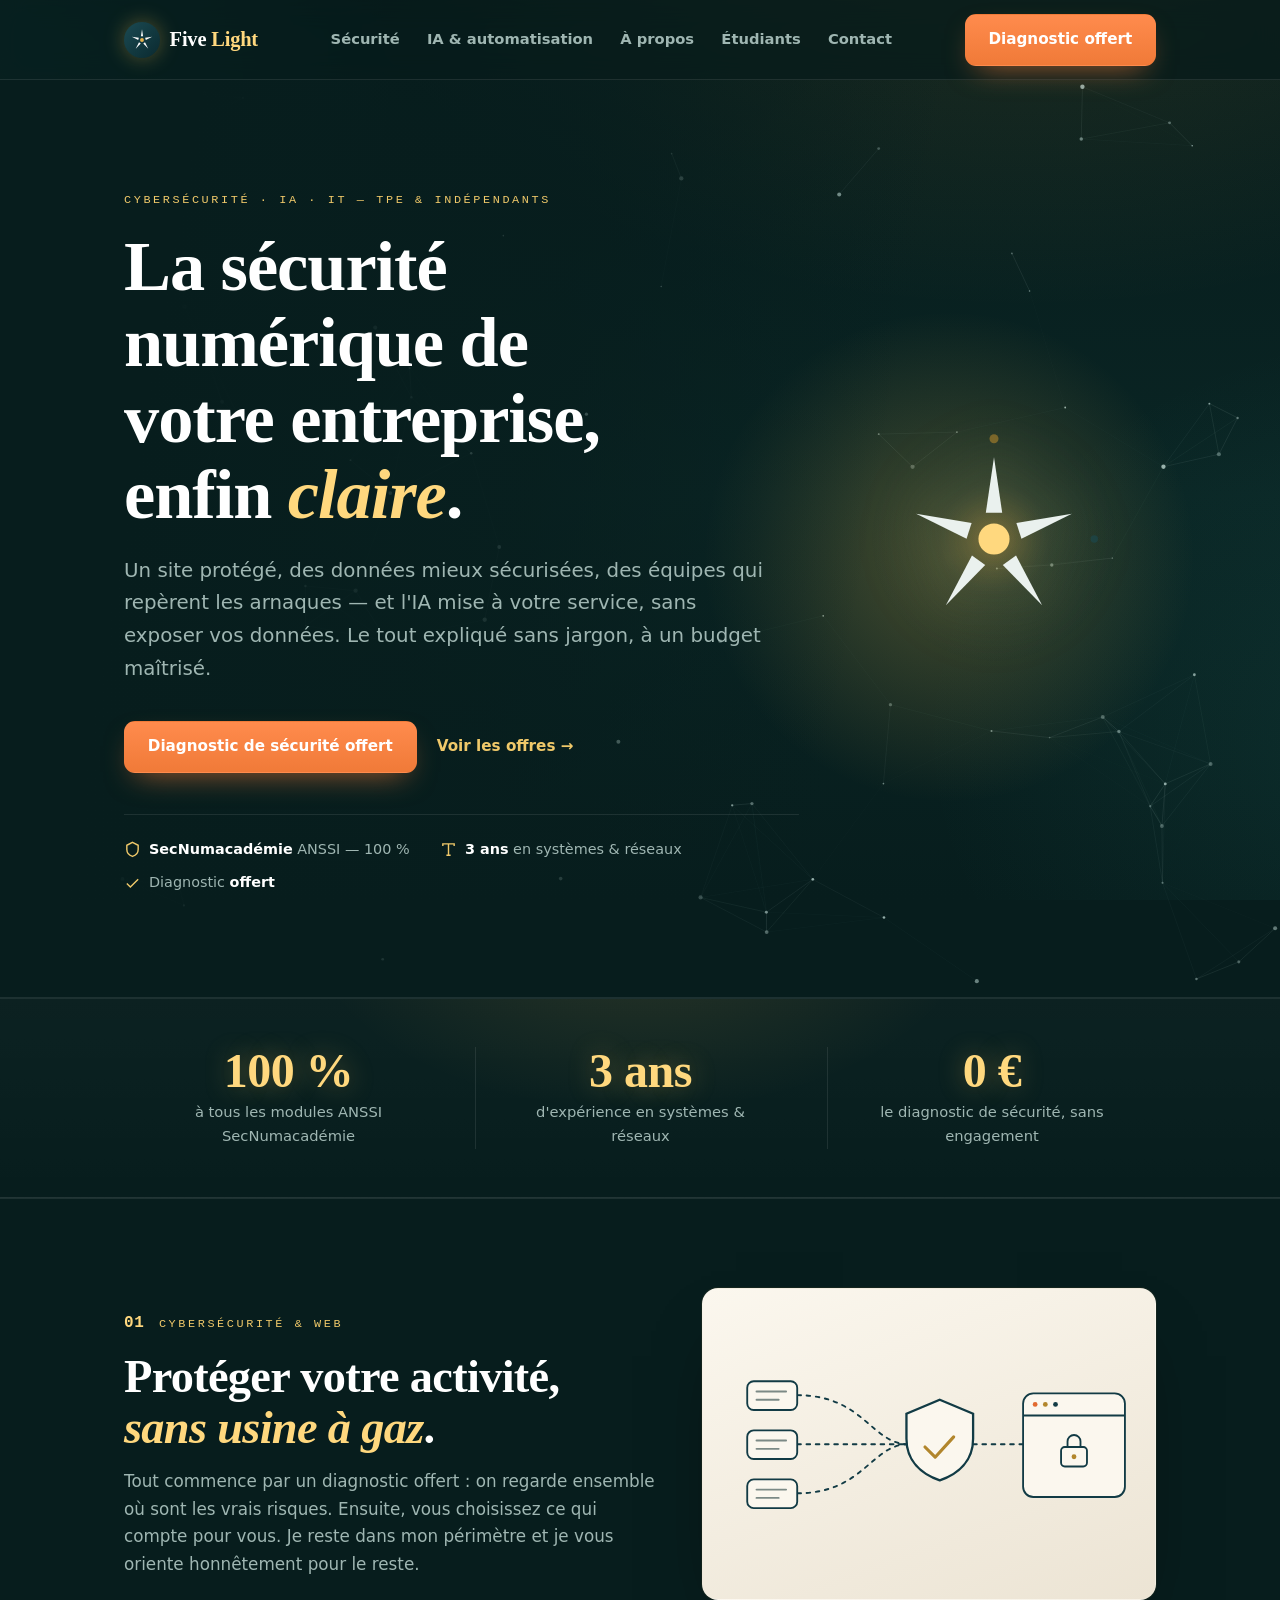
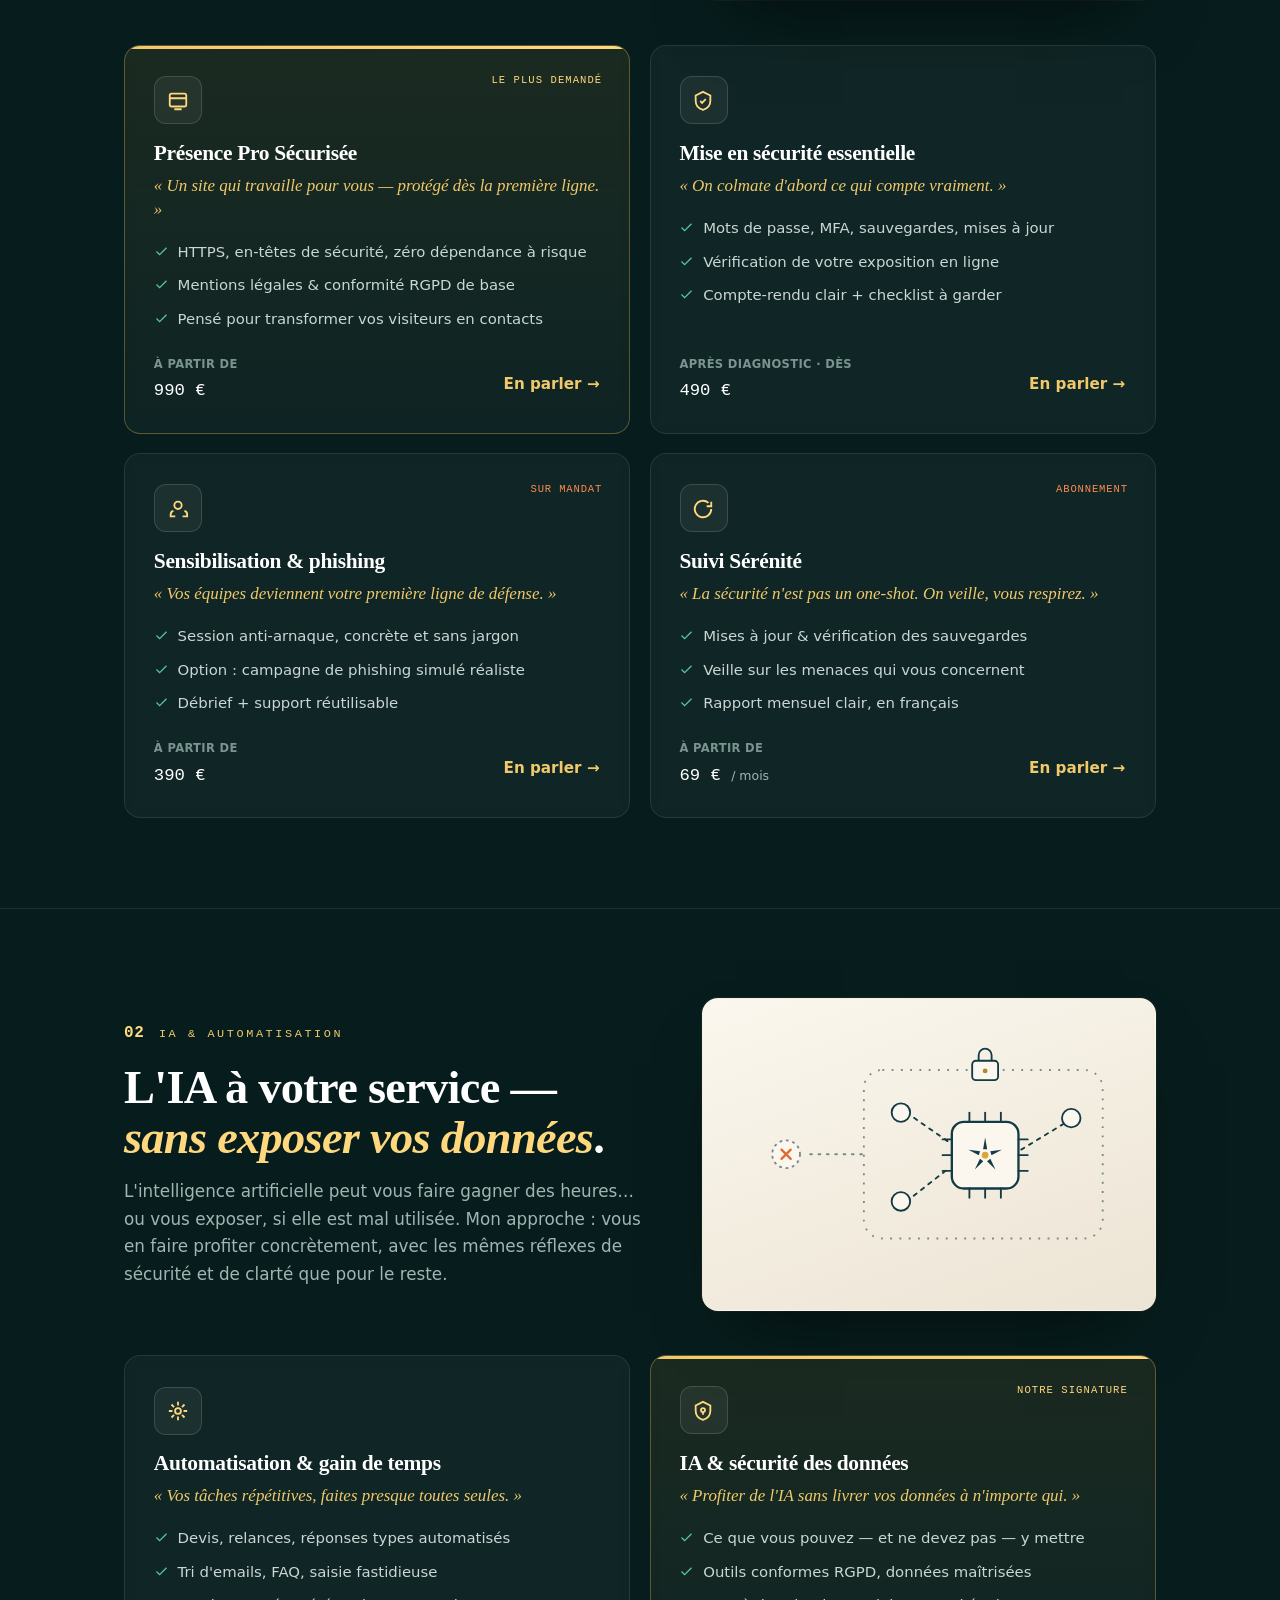
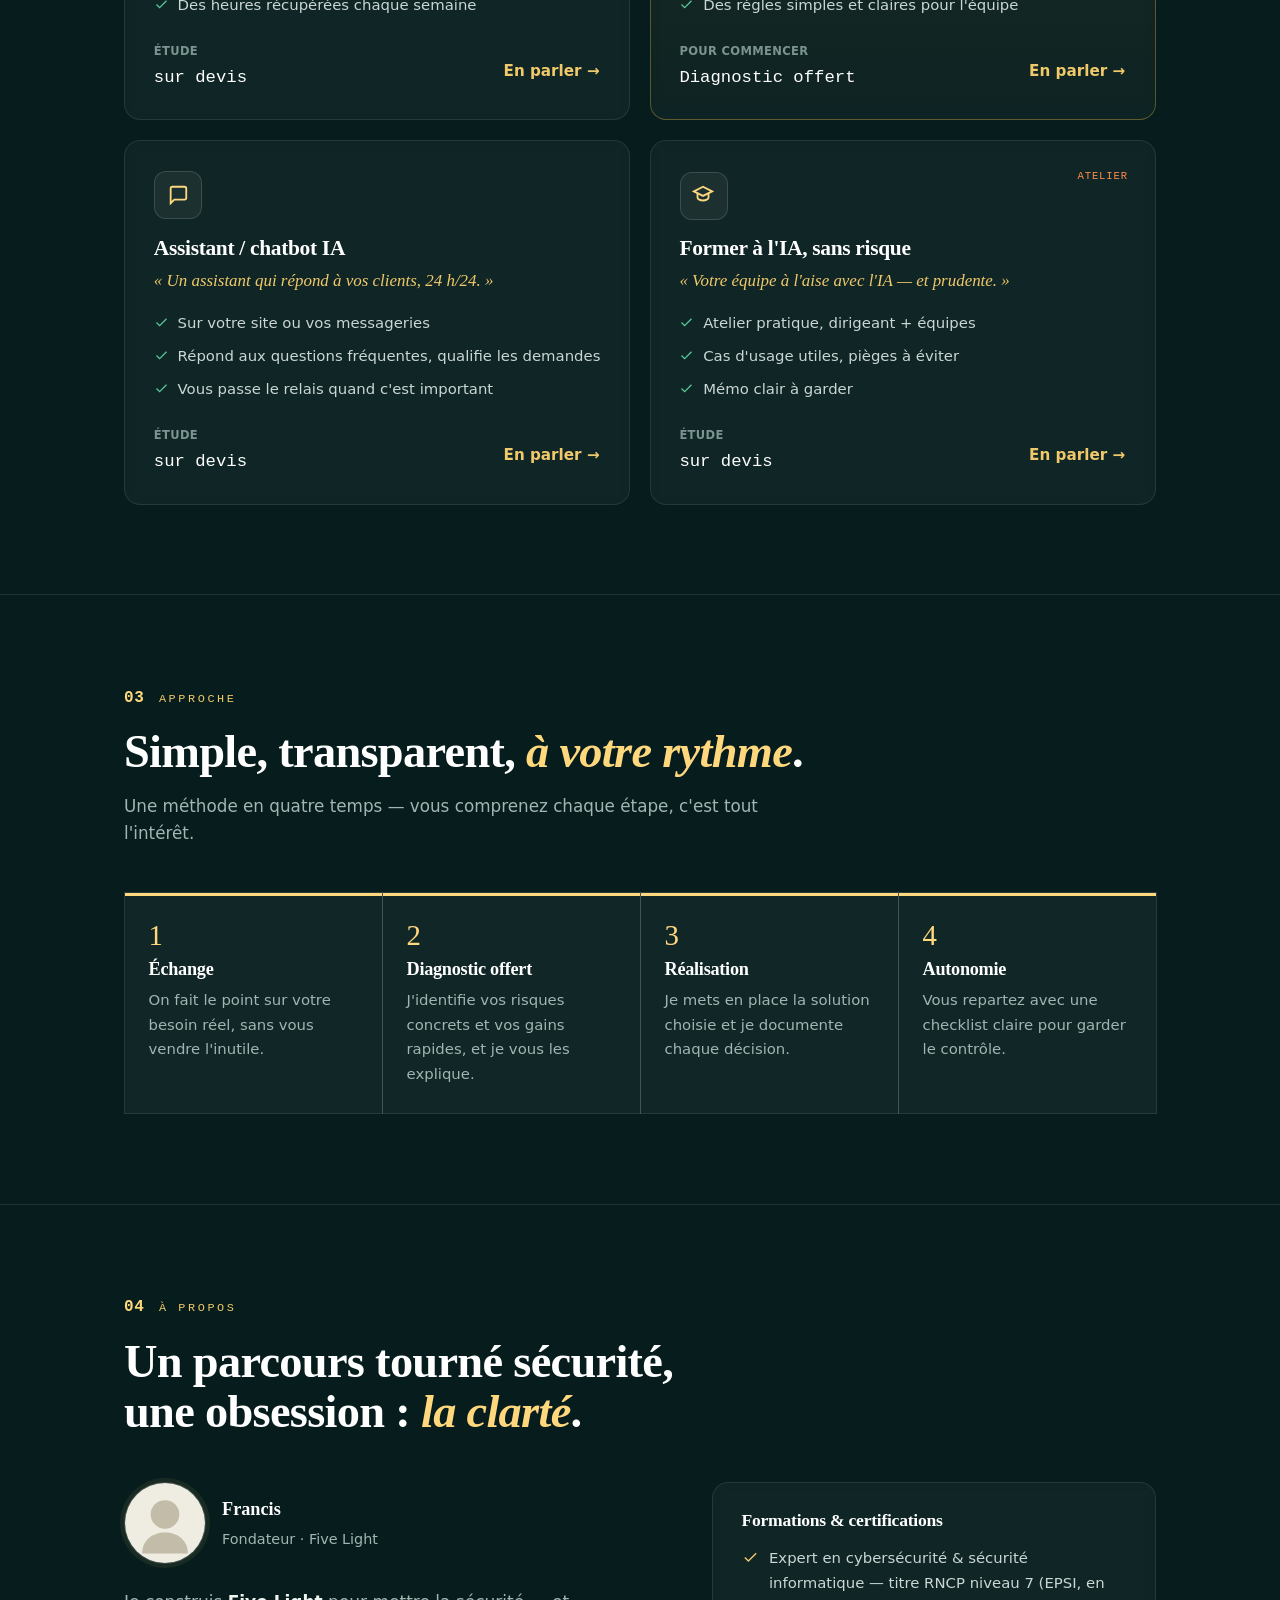
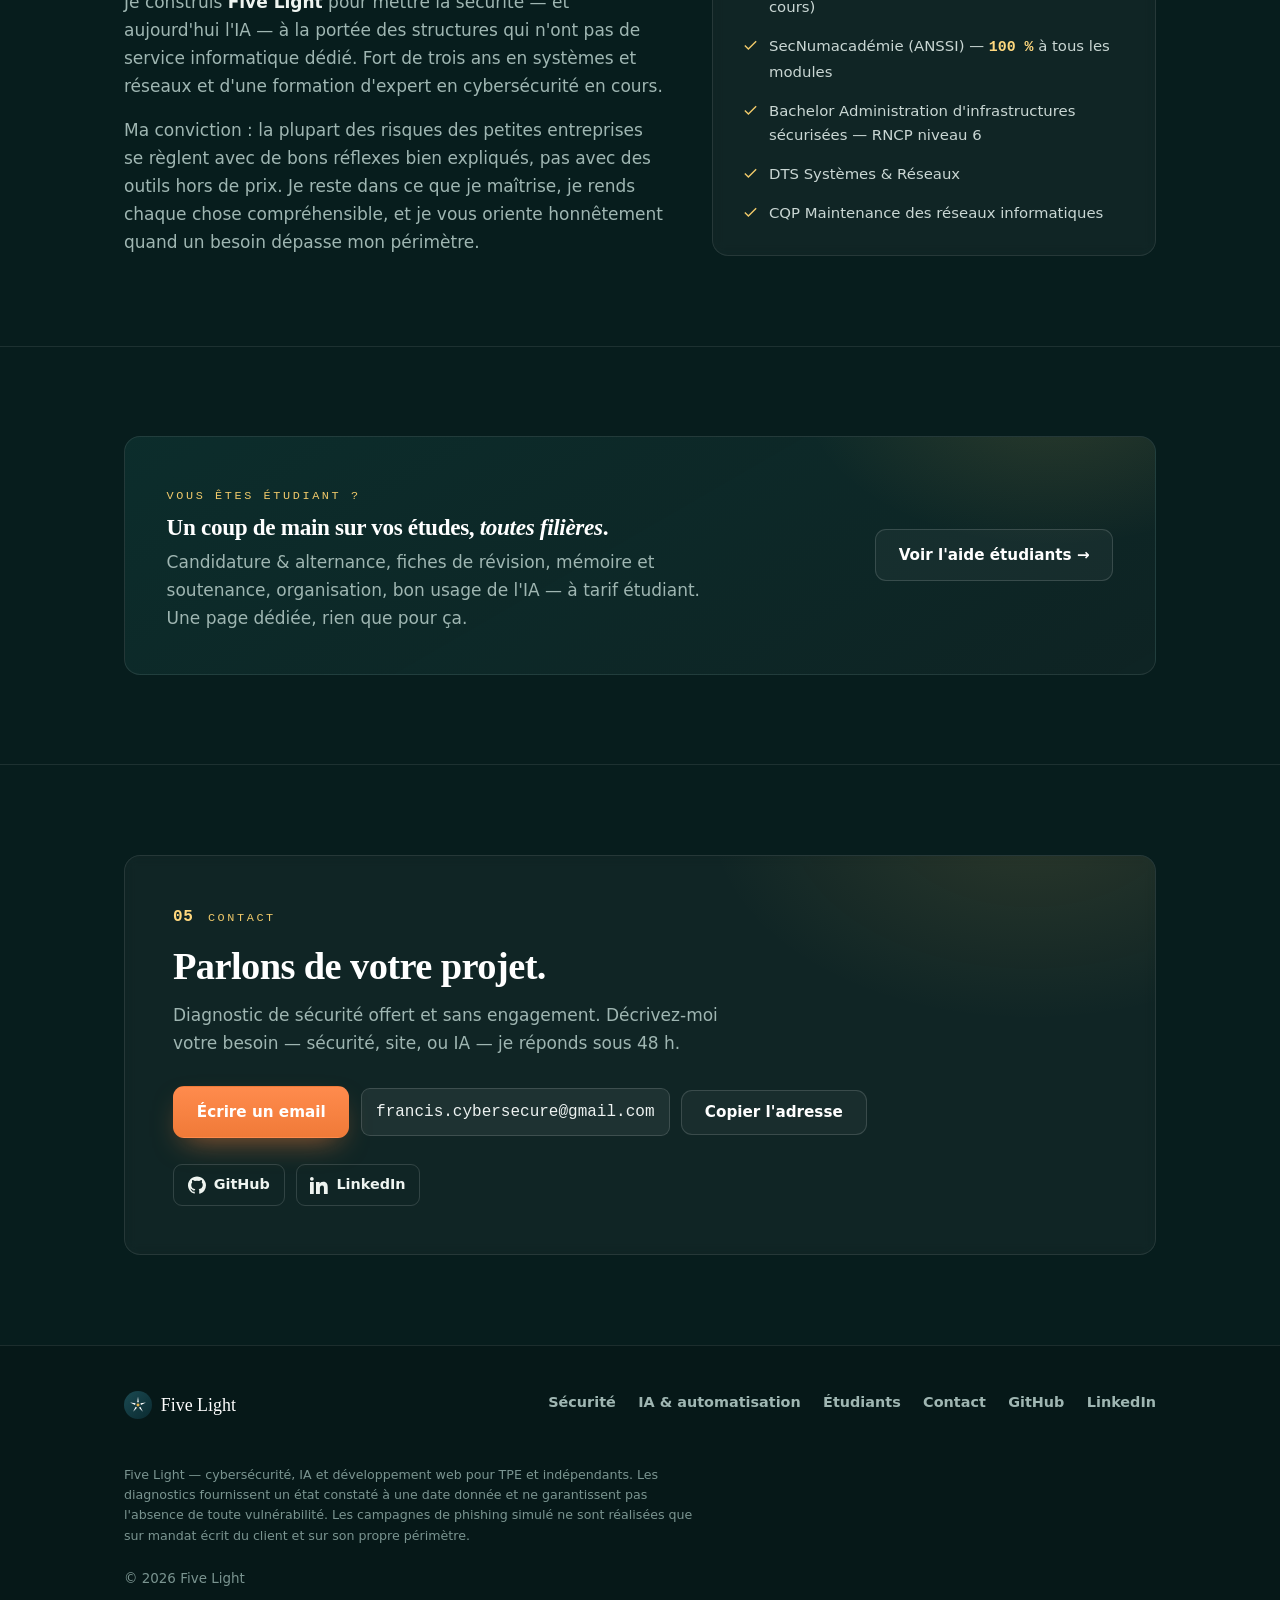
==== commit e0bba7a0: "Add files via upload" ====
--- a/index.html
+++ b/index.html
@@ -486,42 +486,62 @@
   /* 5 · Réseau derrière le hero */
   var cv=document.getElementById('heroNet'); if(!cv) return;
   var hero=cv.closest('.hero'), ctx=cv.getContext('2d');
-  var W,H,DPR,nodes=[],mouse={x:-999,y:-999,on:false};
+  var W,H,DPR,nodes=[],shoot=[],T=0,nextShoot=90,mouse={x:-999,y:-999,on:false};
   var SAR='179,205,200', GOLD='231,184,78';
   function size(){
     DPR=Math.min(window.devicePixelRatio||1,2);
     W=hero.clientWidth; H=hero.clientHeight;
     cv.width=W*DPR; cv.height=H*DPR; cv.style.width=W+'px'; cv.style.height=H+'px';
     ctx.setTransform(DPR,0,0,DPR,0,0);
-    var n=Math.round(Math.min(56, Math.max(22, W*H/24000)));
+    var n=Math.round(Math.min(120, Math.max(44, W*H/13000)));
     nodes=[];
-    for(var i=0;i<n;i++) nodes.push({x:Math.random()*W,y:Math.random()*H,vx:(Math.random()-.5)*.14,vy:(Math.random()-.5)*.14});
+    for(var i=0;i<n;i++) nodes.push({x:Math.random()*W,y:Math.random()*H,vx:(Math.random()-.5)*.14,vy:(Math.random()-.5)*.14,
+      r:.7+Math.random()*1.5, ph:Math.random()*6.283, tw:.012+Math.random()*.03});
   }
   size(); window.addEventListener('resize',size);
   hero.addEventListener('mousemove',function(e){var r=hero.getBoundingClientRect();mouse.x=e.clientX-r.left;mouse.y=e.clientY-r.top;mouse.on=true;});
   hero.addEventListener('mouseleave',function(){mouse.on=false;});
-  var D=125;
+  var D=140;
+  function spawnShoot(){
+    var fromLeft=Math.random()<.5, y=Math.random()*H*.55;
+    var ang=(fromLeft?1:-1)*(0.28+Math.random()*0.12), sp=5.5+Math.random()*3.5;
+    shoot.push({x:fromLeft?-40:W+40, y:y, vx:(fromLeft?1:-1)*Math.cos(ang)*sp, vy:Math.sin(ang)*sp+2.2, life:1});
+  }
   function frame(){
+    T++;
     ctx.clearRect(0,0,W,H);
+    // liens entre étoiles
+    for(var i=0;i<nodes.length;i++)for(var j=i+1;j<nodes.length;j++){
+      var a=nodes[i],b=nodes[j],dx=a.x-b.x,dy=a.y-b.y,d=Math.hypot(dx,dy);
+      if(d<D){ctx.strokeStyle='rgba('+SAR+','+(.14*(1-d/D))+')';ctx.lineWidth=1;ctx.beginPath();ctx.moveTo(a.x,a.y);ctx.lineTo(b.x,b.y);ctx.stroke();}
+    }
+    // étoiles (avec scintillement)
     for(var i=0;i<nodes.length;i++){var p=nodes[i];
-      if(!reduce){p.x+=p.vx;p.y+=p.vy;}
+      if(!reduce){p.x+=p.vx;p.y+=p.vy;p.ph+=p.tw;}
       if(p.x<0||p.x>W)p.vx*=-1; if(p.y<0||p.y>H)p.vy*=-1;
       if(mouse.on){var dx=mouse.x-p.x,dy=mouse.y-p.y,d=Math.hypot(dx,dy);if(d<170&&d>0){p.vx+=dx/d*.006;p.vy+=dy/d*.006;}}
       p.vx*=.995;p.vy*=.995;
-      ctx.beginPath();ctx.arc(p.x,p.y,1.5,0,6.283);ctx.fillStyle='rgba('+SAR+',.6)';ctx.fill();
+      var tw=.35+.5*(0.5+0.5*Math.sin(p.ph));
+      ctx.beginPath();ctx.arc(p.x,p.y,p.r,0,6.283);ctx.fillStyle='rgba('+SAR+','+tw.toFixed(3)+')';ctx.fill();
     }
-    for(var i=0;i<nodes.length;i++)for(var j=i+1;j<nodes.length;j++){
-      var a=nodes[i],b=nodes[j],dx=a.x-b.x,dy=a.y-b.y,d=Math.hypot(dx,dy);
-      if(d<D){ctx.strokeStyle='rgba('+SAR+','+(.12*(1-d/D))+')';ctx.lineWidth=1;ctx.beginPath();ctx.moveTo(a.x,a.y);ctx.lineTo(b.x,b.y);ctx.stroke();}
+    // liens dorés vers la souris
+    if(mouse.on){for(var i=0;i<nodes.length;i++){var p=nodes[i],dx=mouse.x-p.x,dy=mouse.y-p.y,d=Math.hypot(dx,dy);
+      if(d<185){ctx.strokeStyle='rgba('+GOLD+','+(.55*(1-d/185))+')';ctx.lineWidth=1;ctx.beginPath();ctx.moveTo(p.x,p.y);ctx.lineTo(mouse.x,mouse.y);ctx.stroke();}}
+      ctx.beginPath();ctx.arc(mouse.x,mouse.y,3,0,6.283);ctx.fillStyle='rgba('+GOLD+',.85)';ctx.fill();
     }
-    if(mouse.on){for(var i=0;i<nodes.length;i++){var p=nodes[i],dx=mouse.x-p.x,dy=mouse.y-p.y,d=Math.hypot(dx,dy);
-      if(d<175){ctx.strokeStyle='rgba('+GOLD+','+(.5*(1-d/175))+')';ctx.lineWidth=1;ctx.beginPath();ctx.moveTo(p.x,p.y);ctx.lineTo(mouse.x,mouse.y);ctx.stroke();}}
-      ctx.beginPath();ctx.arc(mouse.x,mouse.y,3,0,6.283);ctx.fillStyle='rgba('+GOLD+',.8)';ctx.fill();
+    // étoiles filantes
+    if(!reduce){ if(--nextShoot<=0){ spawnShoot(); nextShoot=140+Math.floor(Math.random()*260); } }
+    for(var i=shoot.length-1;i>=0;i--){var s=shoot[i];s.x+=s.vx;s.y+=s.vy;s.life-=.012;
+      if(s.life<=0||s.y>H+60){shoot.splice(i,1);continue;}
+      var tx=s.x-s.vx*7, ty=s.y-s.vy*7;
+      var g=ctx.createLinearGradient(tx,ty,s.x,s.y);
+      g.addColorStop(0,'rgba('+GOLD+',0)');g.addColorStop(1,'rgba('+GOLD+','+(.9*s.life).toFixed(3)+')');
+      ctx.strokeStyle=g;ctx.lineWidth=2;ctx.beginPath();ctx.moveTo(tx,ty);ctx.lineTo(s.x,s.y);ctx.stroke();
+      ctx.beginPath();ctx.arc(s.x,s.y,1.6,0,6.283);ctx.fillStyle='rgba(255,236,196,'+s.life.toFixed(3)+')';ctx.fill();
     }
     if(!reduce) requestAnimationFrame(frame);
   }
   frame();
-  if(reduce){ frame(); }
 })();
 </script>
 </body>
--- a/styles.css
+++ b/styles.css
@@ -104,6 +104,8 @@
 @media(max-width:860px){.hero-logo{display:none}}
 .hero-logo .hl-ray{fill:#eaf1ee}
 .hero-logo .hl-core{fill:var(--gold-bright)}
+.js .hero-logo svg{animation:floaty 6.5s ease-in-out infinite}
+@keyframes floaty{0%,100%{transform:translateY(0)}50%{transform:translateY(-12px)}}
 .hl-orbit{transform-origin:32px 32px;transform-box:fill-box;opacity:.6}
 .js .hl-halo{opacity:0;animation:halo-in 1s ease .15s forwards}
 @keyframes halo-in{to{opacity:1}}
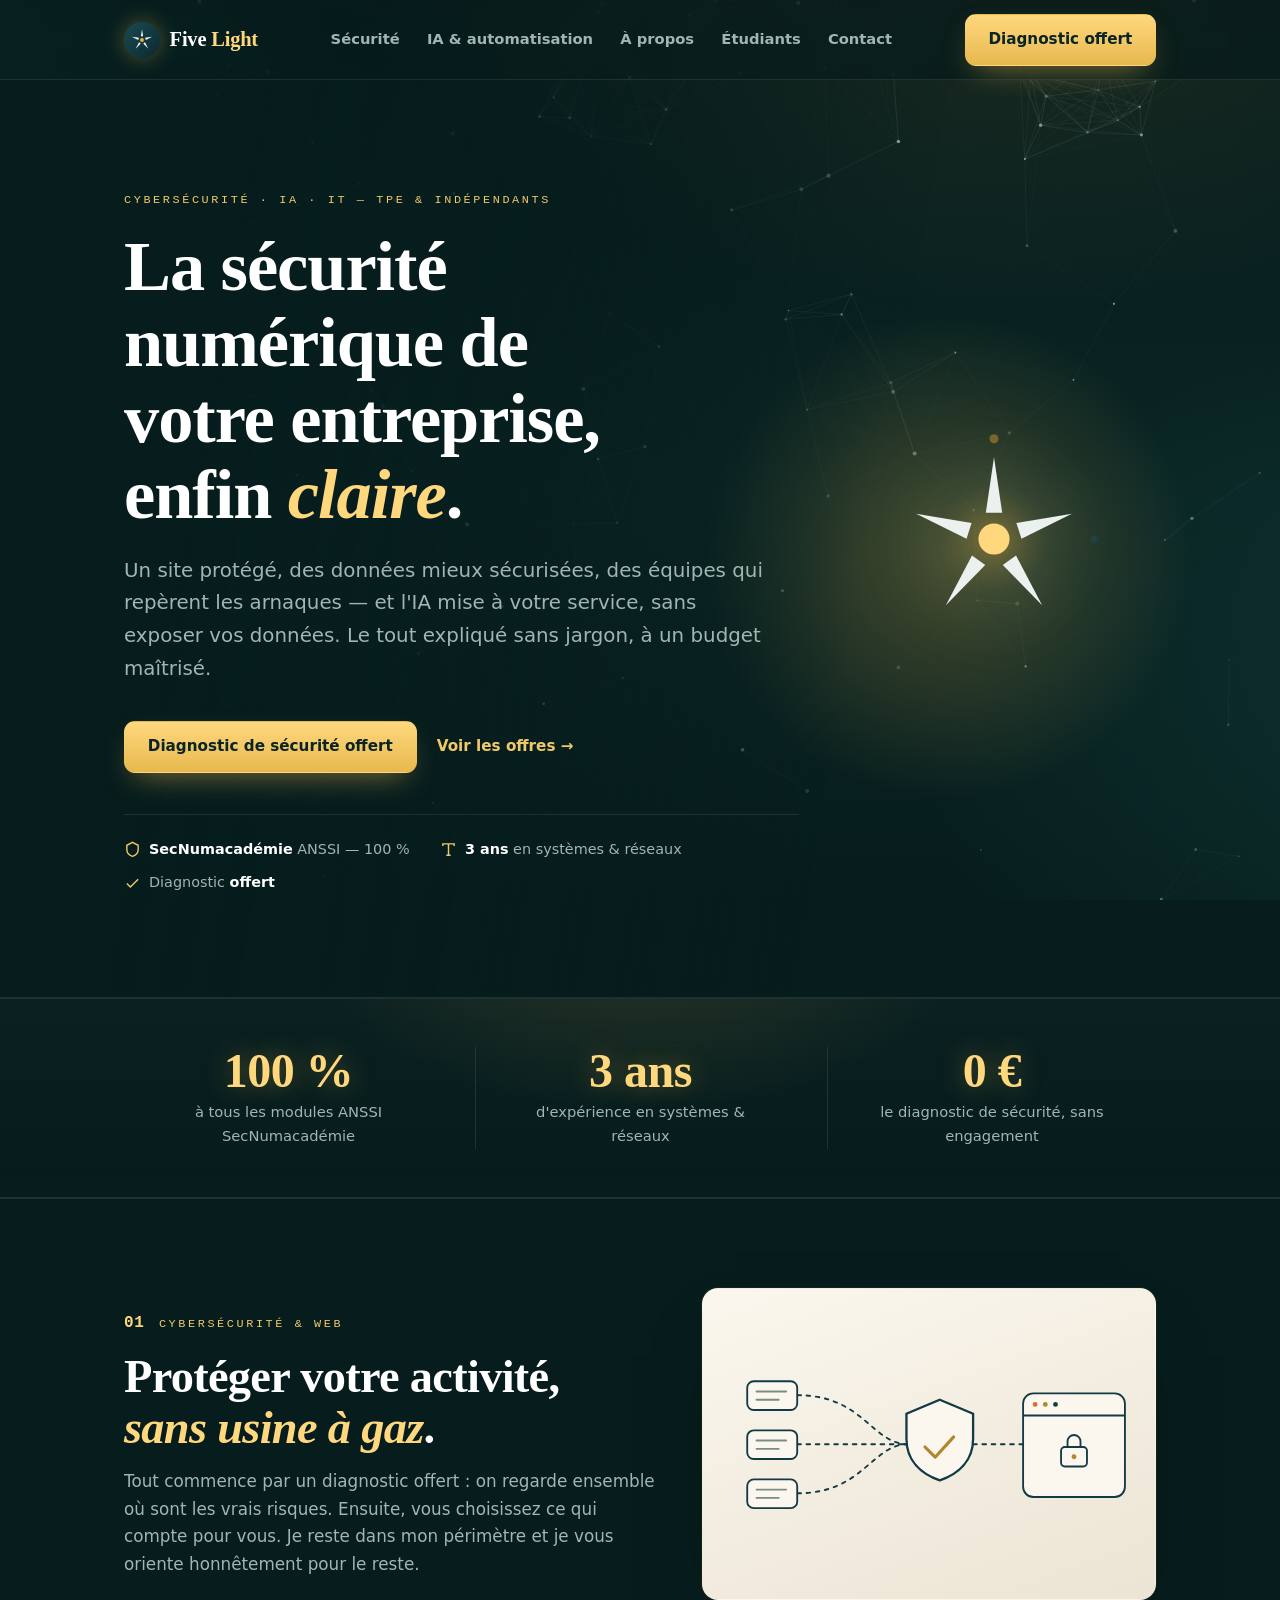
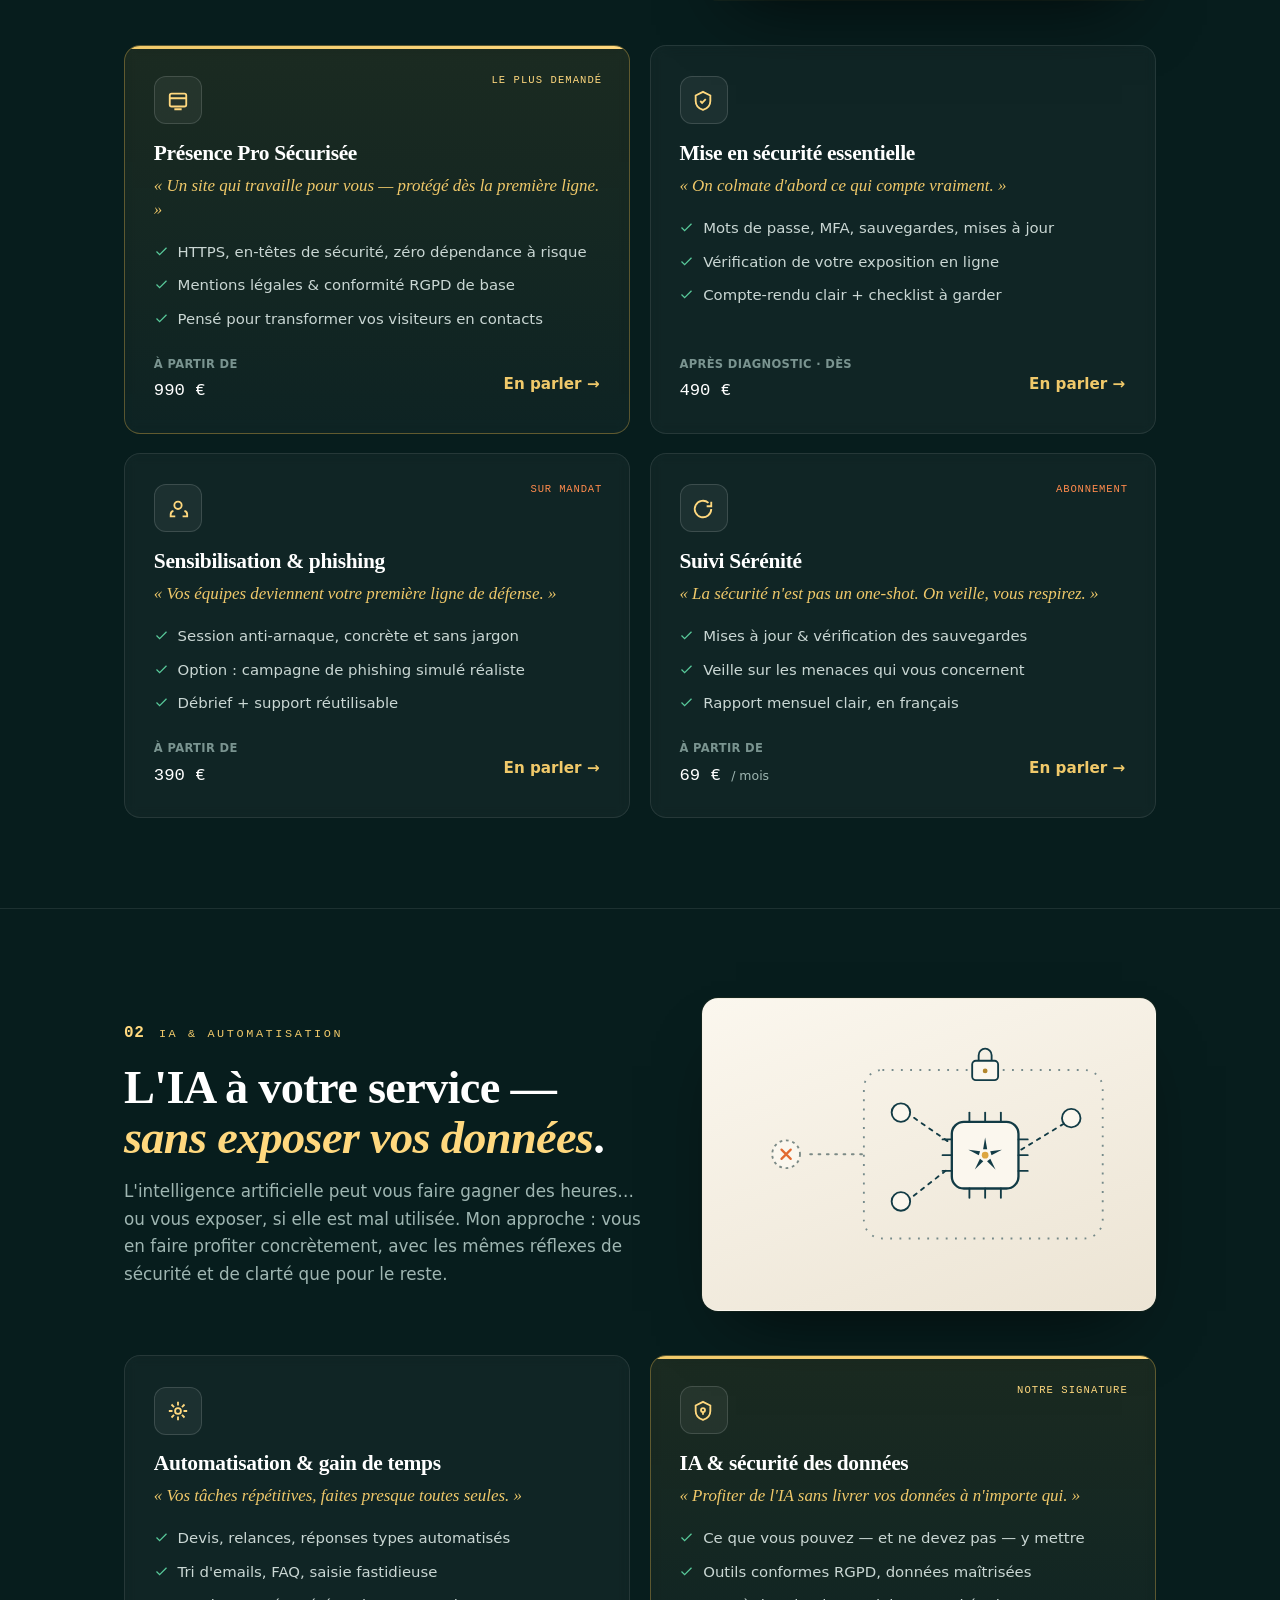
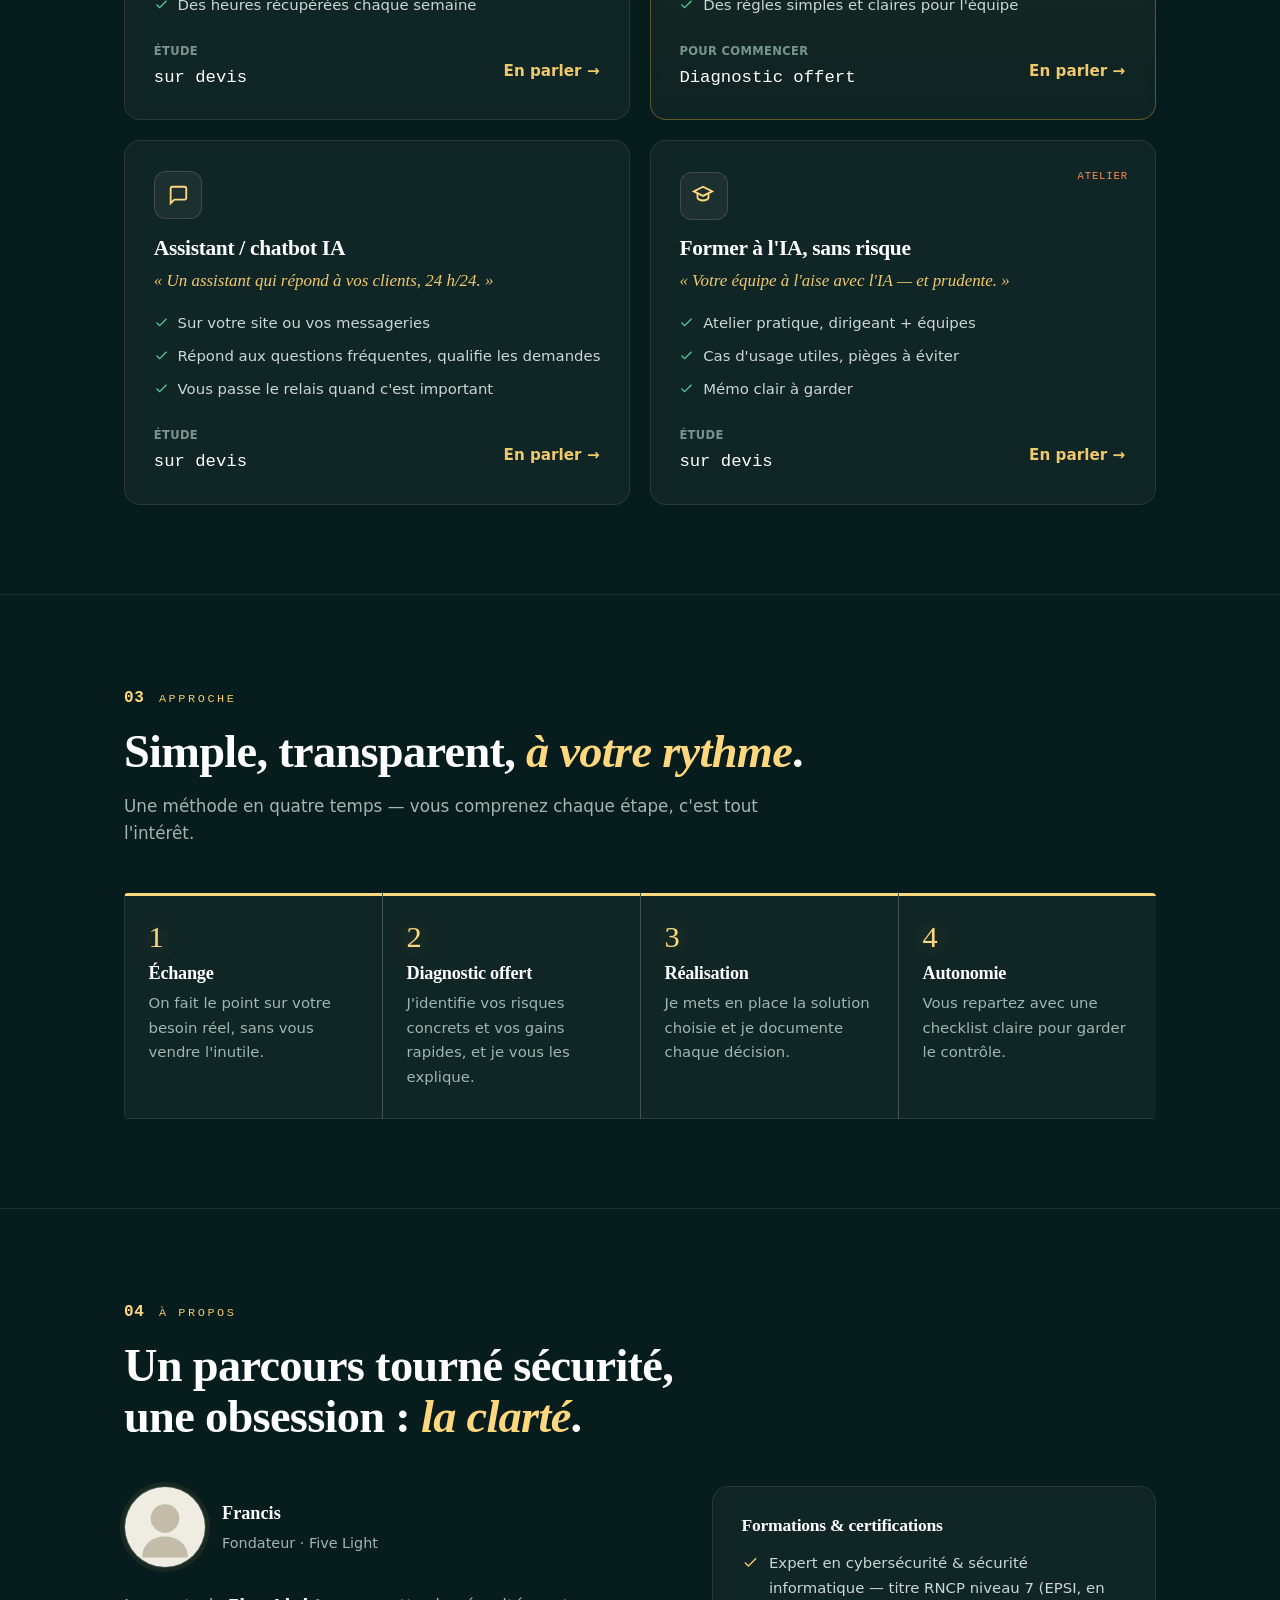
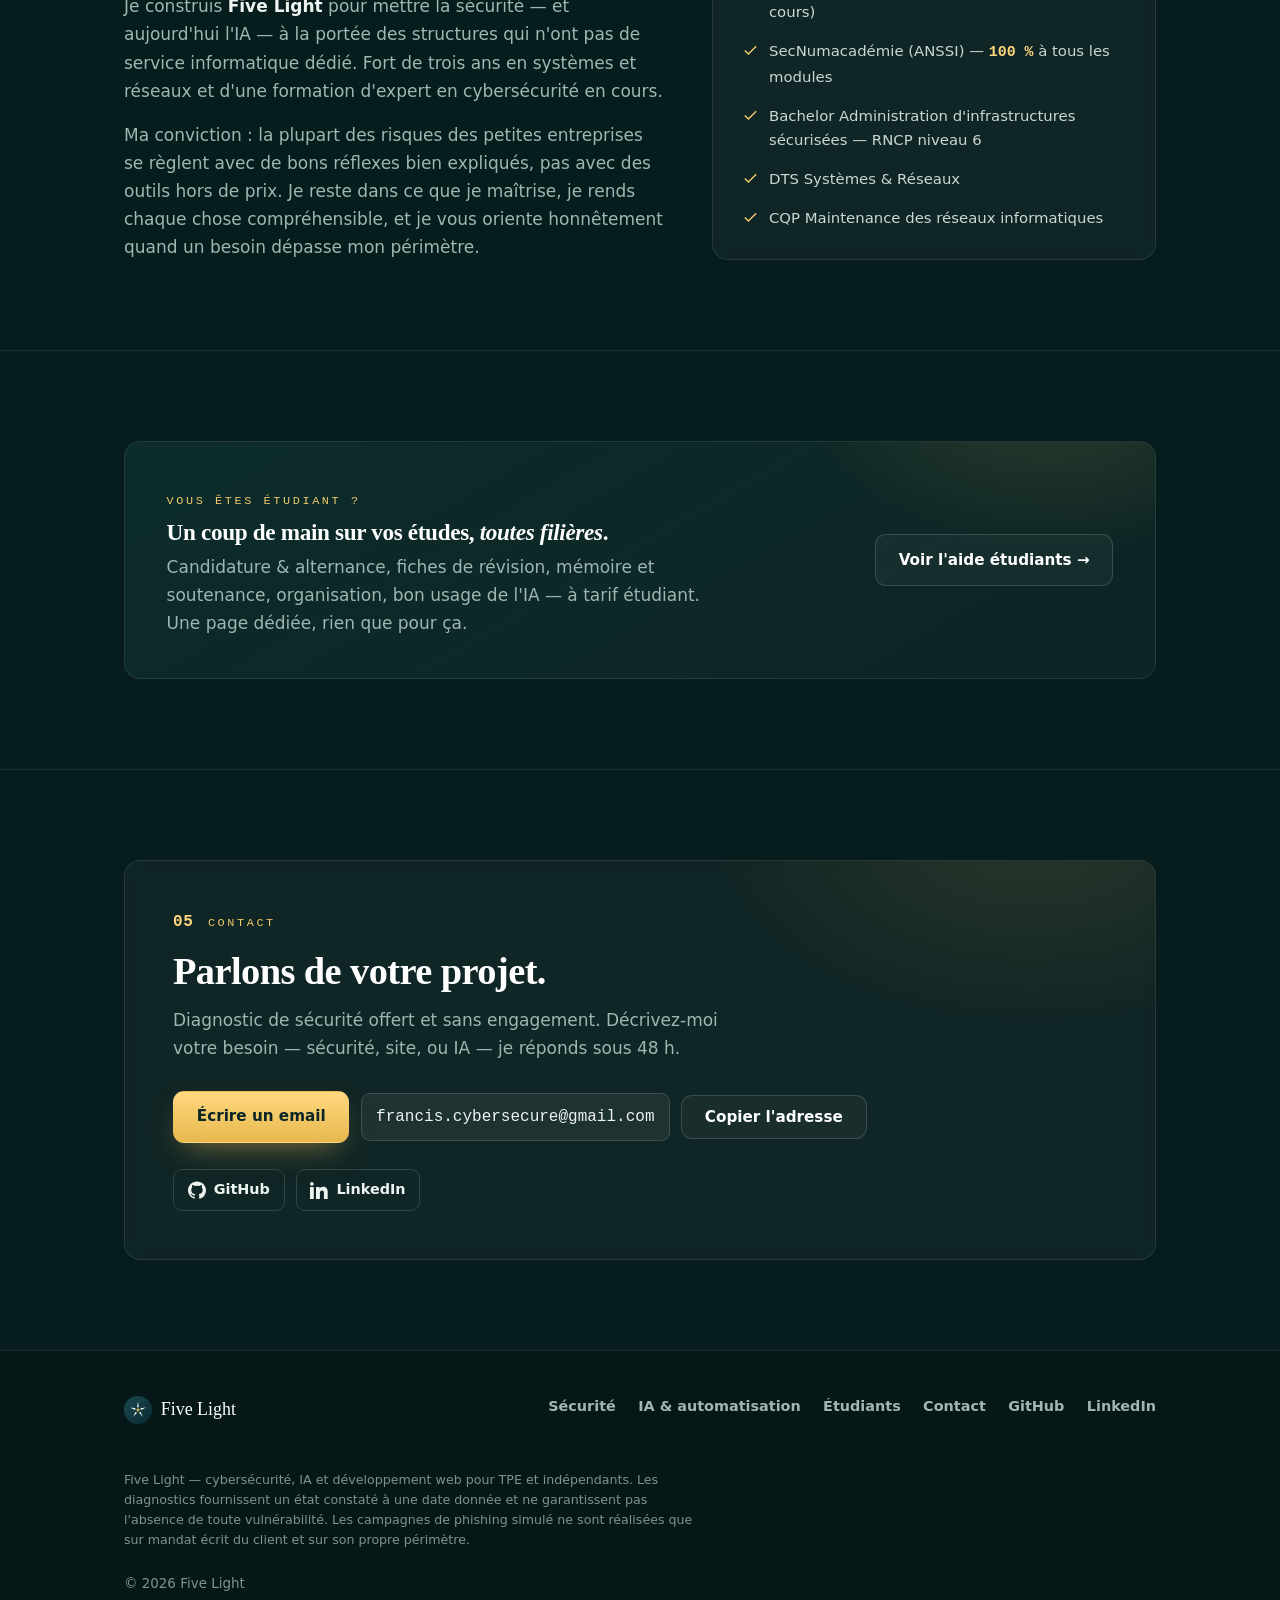
==== commit ed996132: "Add files via upload" ====
--- a/index.html
+++ b/index.html
@@ -25,6 +25,7 @@
 <script>document.documentElement.classList.add('js');</script>
 </head>
 <body>
+<canvas id="stars" aria-hidden="true"></canvas>
 <a class="skip" href="#top">Aller au contenu</a>
 
 <header class="site">
@@ -49,7 +50,6 @@
 <main id="top">
 
   <section class="hero" aria-labelledby="h-hero">
-    <canvas class="hero-net" id="heroNet" aria-hidden="true"></canvas>
     <div class="hero-calm" aria-hidden="true"></div>
     <div class="wrap hero-grid">
       <div>
@@ -483,61 +483,74 @@
     });
   }
 
-  /* 5 · Réseau derrière le hero */
-  var cv=document.getElementById('heroNet'); if(!cv) return;
-  var hero=cv.closest('.hero'), ctx=cv.getContext('2d');
-  var W,H,DPR,nodes=[],shoot=[],T=0,nextShoot=90,mouse={x:-999,y:-999,on:false};
+  /* 5 · Constellation plein-site (dense en haut, subtile vers le bas) */
+  var cv=document.getElementById('stars'); if(!cv) return;
+  var ctx=cv.getContext('2d');
+  var W,H,DPR,nodes=[],shoot=[],nextShoot=110,scrollF=1,mouse={x:-999,y:-999,on:false};
   var SAR='179,205,200', GOLD='231,184,78';
   function size(){
     DPR=Math.min(window.devicePixelRatio||1,2);
-    W=hero.clientWidth; H=hero.clientHeight;
+    W=window.innerWidth; H=window.innerHeight;
     cv.width=W*DPR; cv.height=H*DPR; cv.style.width=W+'px'; cv.style.height=H+'px';
     ctx.setTransform(DPR,0,0,DPR,0,0);
-    var n=Math.round(Math.min(120, Math.max(44, W*H/13000)));
+    var n=Math.round(Math.min(170, Math.max(70, W*H/8200)));
     nodes=[];
-    for(var i=0;i<n;i++) nodes.push({x:Math.random()*W,y:Math.random()*H,vx:(Math.random()-.5)*.14,vy:(Math.random()-.5)*.14,
-      r:.7+Math.random()*1.5, ph:Math.random()*6.283, tw:.012+Math.random()*.03});
+    for(var i=0;i<n;i++){
+      var y=Math.pow(Math.random(),1.7)*H; // biais : plus d'étoiles en haut
+      nodes.push({x:Math.random()*W,y:y,vx:(Math.random()-.5)*.12,vy:(Math.random()-.5)*.12,
+        r:.6+Math.random()*1.5, ph:Math.random()*6.283, tw:.01+Math.random()*.03});
+    }
   }
   size(); window.addEventListener('resize',size);
-  hero.addEventListener('mousemove',function(e){var r=hero.getBoundingClientRect();mouse.x=e.clientX-r.left;mouse.y=e.clientY-r.top;mouse.on=true;});
-  hero.addEventListener('mouseleave',function(){mouse.on=false;});
-  var D=140;
+  window.addEventListener('mousemove',function(e){mouse.x=e.clientX;mouse.y=e.clientY;mouse.on=true;});
+  window.addEventListener('blur',function(){mouse.on=false;});
+  document.addEventListener('mouseleave',function(){mouse.on=false;});
+  window.addEventListener('scroll',function(){
+    var max=Math.max(1,(document.documentElement.scrollHeight||document.body.scrollHeight)-H);
+    scrollF=1-0.62*Math.min(1,(window.scrollY||window.pageYOffset||0)/max);
+  },{passive:true});
+  var D=150;
   function spawnShoot(){
-    var fromLeft=Math.random()<.5, y=Math.random()*H*.55;
-    var ang=(fromLeft?1:-1)*(0.28+Math.random()*0.12), sp=5.5+Math.random()*3.5;
+    var fromLeft=Math.random()<.5, y=Math.random()*H*.5;
+    var ang=(fromLeft?1:-1)*(0.26+Math.random()*0.12), sp=6+Math.random()*4;
     shoot.push({x:fromLeft?-40:W+40, y:y, vx:(fromLeft?1:-1)*Math.cos(ang)*sp, vy:Math.sin(ang)*sp+2.2, life:1});
   }
   function frame(){
-    T++;
     ctx.clearRect(0,0,W,H);
-    // liens entre étoiles
+    // liens entre étoiles (atténués vers le bas + au scroll)
     for(var i=0;i<nodes.length;i++)for(var j=i+1;j<nodes.length;j++){
       var a=nodes[i],b=nodes[j],dx=a.x-b.x,dy=a.y-b.y,d=Math.hypot(dx,dy);
-      if(d<D){ctx.strokeStyle='rgba('+SAR+','+(.14*(1-d/D))+')';ctx.lineWidth=1;ctx.beginPath();ctx.moveTo(a.x,a.y);ctx.lineTo(b.x,b.y);ctx.stroke();}
+      if(d<D){var vf=1-0.5*(((a.y+b.y)/2)/H);var al=.15*(1-d/D)*vf*scrollF;
+        if(al>.004){ctx.strokeStyle='rgba('+SAR+','+al.toFixed(3)+')';ctx.lineWidth=1;ctx.beginPath();ctx.moveTo(a.x,a.y);ctx.lineTo(b.x,b.y);ctx.stroke();}}
     }
-    // étoiles (avec scintillement)
+    // étoiles scintillantes
     for(var i=0;i<nodes.length;i++){var p=nodes[i];
       if(!reduce){p.x+=p.vx;p.y+=p.vy;p.ph+=p.tw;}
       if(p.x<0||p.x>W)p.vx*=-1; if(p.y<0||p.y>H)p.vy*=-1;
-      if(mouse.on){var dx=mouse.x-p.x,dy=mouse.y-p.y,d=Math.hypot(dx,dy);if(d<170&&d>0){p.vx+=dx/d*.006;p.vy+=dy/d*.006;}}
-      p.vx*=.995;p.vy*=.995;
-      var tw=.35+.5*(0.5+0.5*Math.sin(p.ph));
+      if(mouse.on){var dx=mouse.x-p.x,dy=mouse.y-p.y,d=Math.hypot(dx,dy);if(d<170&&d>0){p.vx+=dx/d*.005;p.vy+=dy/d*.005;}}
+      p.vx*=.994;p.vy*=.994;
+      var vf=1-0.5*(p.y/H), tw=(.3+.55*(0.5+0.5*Math.sin(p.ph)))*vf*scrollF;
       ctx.beginPath();ctx.arc(p.x,p.y,p.r,0,6.283);ctx.fillStyle='rgba('+SAR+','+tw.toFixed(3)+')';ctx.fill();
     }
-    // liens dorés vers la souris
-    if(mouse.on){for(var i=0;i<nodes.length;i++){var p=nodes[i],dx=mouse.x-p.x,dy=mouse.y-p.y,d=Math.hypot(dx,dy);
-      if(d<185){ctx.strokeStyle='rgba('+GOLD+','+(.55*(1-d/185))+')';ctx.lineWidth=1;ctx.beginPath();ctx.moveTo(p.x,p.y);ctx.lineTo(mouse.x,mouse.y);ctx.stroke();}}
-      ctx.beginPath();ctx.arc(mouse.x,mouse.y,3,0,6.283);ctx.fillStyle='rgba('+GOLD+',.85)';ctx.fill();
+    // faisceaux dorés au curseur (denses, actifs partout)
+    if(mouse.on){
+      for(var i=0;i<nodes.length;i++){var p=nodes[i],dx=mouse.x-p.x,dy=mouse.y-p.y,d=Math.hypot(dx,dy);
+        if(d<230){var a2=.55*(1-d/230);ctx.strokeStyle='rgba('+GOLD+','+a2.toFixed(3)+')';ctx.lineWidth=d<110?1.4:1;
+          ctx.beginPath();ctx.moveTo(p.x,p.y);ctx.lineTo(mouse.x,mouse.y);ctx.stroke();}}
+      var gg=ctx.createRadialGradient(mouse.x,mouse.y,0,mouse.x,mouse.y,46);
+      gg.addColorStop(0,'rgba('+GOLD+',.28)');gg.addColorStop(1,'rgba('+GOLD+',0)');
+      ctx.fillStyle=gg;ctx.beginPath();ctx.arc(mouse.x,mouse.y,46,0,6.283);ctx.fill();
+      ctx.beginPath();ctx.arc(mouse.x,mouse.y,3,0,6.283);ctx.fillStyle='rgba('+GOLD+',.9)';ctx.fill();
     }
     // étoiles filantes
-    if(!reduce){ if(--nextShoot<=0){ spawnShoot(); nextShoot=140+Math.floor(Math.random()*260); } }
+    if(!reduce){ if(--nextShoot<=0){ spawnShoot(); nextShoot=160+Math.floor(Math.random()*300); } }
     for(var i=shoot.length-1;i>=0;i--){var s=shoot[i];s.x+=s.vx;s.y+=s.vy;s.life-=.012;
       if(s.life<=0||s.y>H+60){shoot.splice(i,1);continue;}
       var tx=s.x-s.vx*7, ty=s.y-s.vy*7;
       var g=ctx.createLinearGradient(tx,ty,s.x,s.y);
-      g.addColorStop(0,'rgba('+GOLD+',0)');g.addColorStop(1,'rgba('+GOLD+','+(.9*s.life).toFixed(3)+')');
+      g.addColorStop(0,'rgba('+GOLD+',0)');g.addColorStop(1,'rgba('+GOLD+','+(.9*s.life*scrollF).toFixed(3)+')');
       ctx.strokeStyle=g;ctx.lineWidth=2;ctx.beginPath();ctx.moveTo(tx,ty);ctx.lineTo(s.x,s.y);ctx.stroke();
-      ctx.beginPath();ctx.arc(s.x,s.y,1.6,0,6.283);ctx.fillStyle='rgba(255,236,196,'+s.life.toFixed(3)+')';ctx.fill();
+      ctx.beginPath();ctx.arc(s.x,s.y,1.6,0,6.283);ctx.fillStyle='rgba(255,236,196,'+(s.life*scrollF).toFixed(3)+')';ctx.fill();
     }
     if(!reduce) requestAnimationFrame(frame);
   }
--- a/styles.css
+++ b/styles.css
@@ -32,6 +32,11 @@
     linear-gradient(180deg,#061b1b 0%, #0a2524 55%, #071d1d 100%);
   background-attachment:fixed;background-color:#071d1d}
 img{max-width:100%;display:block}
+
+/* Constellation plein-site : canvas fixe derrière tout le contenu */
+#stars{position:fixed;inset:0;width:100%;height:100%;z-index:0;pointer-events:none}
+main{position:relative;z-index:1}
+footer.site{position:relative;z-index:1}
 a{color:var(--gold-soft)}
 h1,h2,h3,h4{font-family:var(--serif);font-weight:600;line-height:1.08;letter-spacing:-.015em;margin:0;color:#fff;text-wrap:balance}
 h1 em,h2 em,.it{font-style:italic;color:var(--gold-bright)}
@@ -51,9 +56,10 @@
 .btn{display:inline-flex;align-items:center;gap:.5em;font-family:var(--sans);font-weight:700;font-size:.95rem;
   padding:.82em 1.5em;border-radius:11px;border:1px solid transparent;cursor:pointer;text-decoration:none;
   transition:background .2s, color .2s, border-color .2s, transform .15s, box-shadow .25s}
-.btn-primary{background:linear-gradient(180deg,var(--accent-soft),var(--accent));color:#fff;
-  box-shadow:0 12px 30px -12px rgba(240,122,56,.7)}
-.btn-primary:hover{transform:translateY(-1px);box-shadow:0 18px 38px -12px rgba(240,122,56,.9)}
+.btn-primary{background:linear-gradient(180deg,var(--gold-bright),var(--gold));color:#0a2524;
+  box-shadow:0 12px 30px -12px rgba(231,184,78,.6)}
+.btn-primary:hover{transform:translateY(-1px);background:linear-gradient(180deg,#ffe29a,#edc059);
+  box-shadow:0 18px 42px -12px rgba(231,184,78,.9)}
 .btn-ghost{background:rgba(255,255,255,.04);color:#fff;border-color:var(--line-2)}
 .btn-ghost:hover{border-color:var(--gold-soft);color:var(--gold-bright)}
 .btn-link{background:none;color:var(--gold-soft);padding:.5em 0;font-weight:700}
@@ -198,13 +204,26 @@
 .tag{position:absolute;top:1.7rem;right:1.7rem;font-size:.66rem;font-family:var(--mono);letter-spacing:.08em;text-transform:uppercase;color:var(--accent-soft)}
 
 /* ---------- Approche ---------- */
-.steps{display:grid;grid-template-columns:repeat(4,1fr);gap:0}
+.steps{display:grid;grid-template-columns:repeat(4,1fr);gap:0;position:relative;overflow:hidden;border-radius:4px}
 @media(max-width:760px){.steps{grid-template-columns:repeat(2,1fr)}}
 @media(max-width:460px){.steps{grid-template-columns:1fr}}
-.step{padding:1.7rem 1.5rem;border:1px solid var(--line);margin:-0.5px;background:var(--glass);position:relative;overflow:hidden}
+/* faisceau lumineux qui balaie la rangée */
+.steps::before{content:"";position:absolute;top:0;left:-120px;width:120px;height:3px;z-index:3;pointer-events:none;
+  background:linear-gradient(90deg,transparent,var(--gold-bright),transparent);filter:blur(.3px)}
+.js .steps::before{animation:scan 6s linear infinite}
+@keyframes scan{0%{left:-120px}100%{left:100%}}
+.step{padding:1.8rem 1.5rem;border:1px solid var(--line);margin:-0.5px;background:var(--glass);position:relative;overflow:hidden;
+  transition:background .3s, border-color .3s, transform .2s}
 .step::after{content:"";position:absolute;left:0;top:0;height:3px;width:0;background:var(--gold-bright);transition:width .6s ease}
 .step.in::after{width:100%}
-.step .s-n{font-family:var(--serif);font-size:1.8rem;color:var(--gold-bright);line-height:1}
+.step::before{content:"";position:absolute;inset:0;z-index:0;opacity:0;transition:opacity .3s;
+  background:radial-gradient(240px circle at 50% 0%, rgba(231,184,78,.14), transparent 70%)}
+.step:hover{background:var(--glass-2);border-color:rgba(231,184,78,.32);z-index:2}
+.step:hover::before{opacity:1}
+.step > *{position:relative;z-index:1}
+.step .s-n{font-family:var(--serif);font-size:1.9rem;color:var(--gold-bright);line-height:1;
+  text-shadow:0 0 20px rgba(231,184,78,.4);transition:text-shadow .3s}
+.step:hover .s-n{text-shadow:0 0 28px rgba(231,184,78,.75)}
 .step h3{font-size:1.14rem;margin-top:.7rem;color:#fff}
 .step p{margin-top:.5rem;color:var(--muted);font-size:.93rem}
 
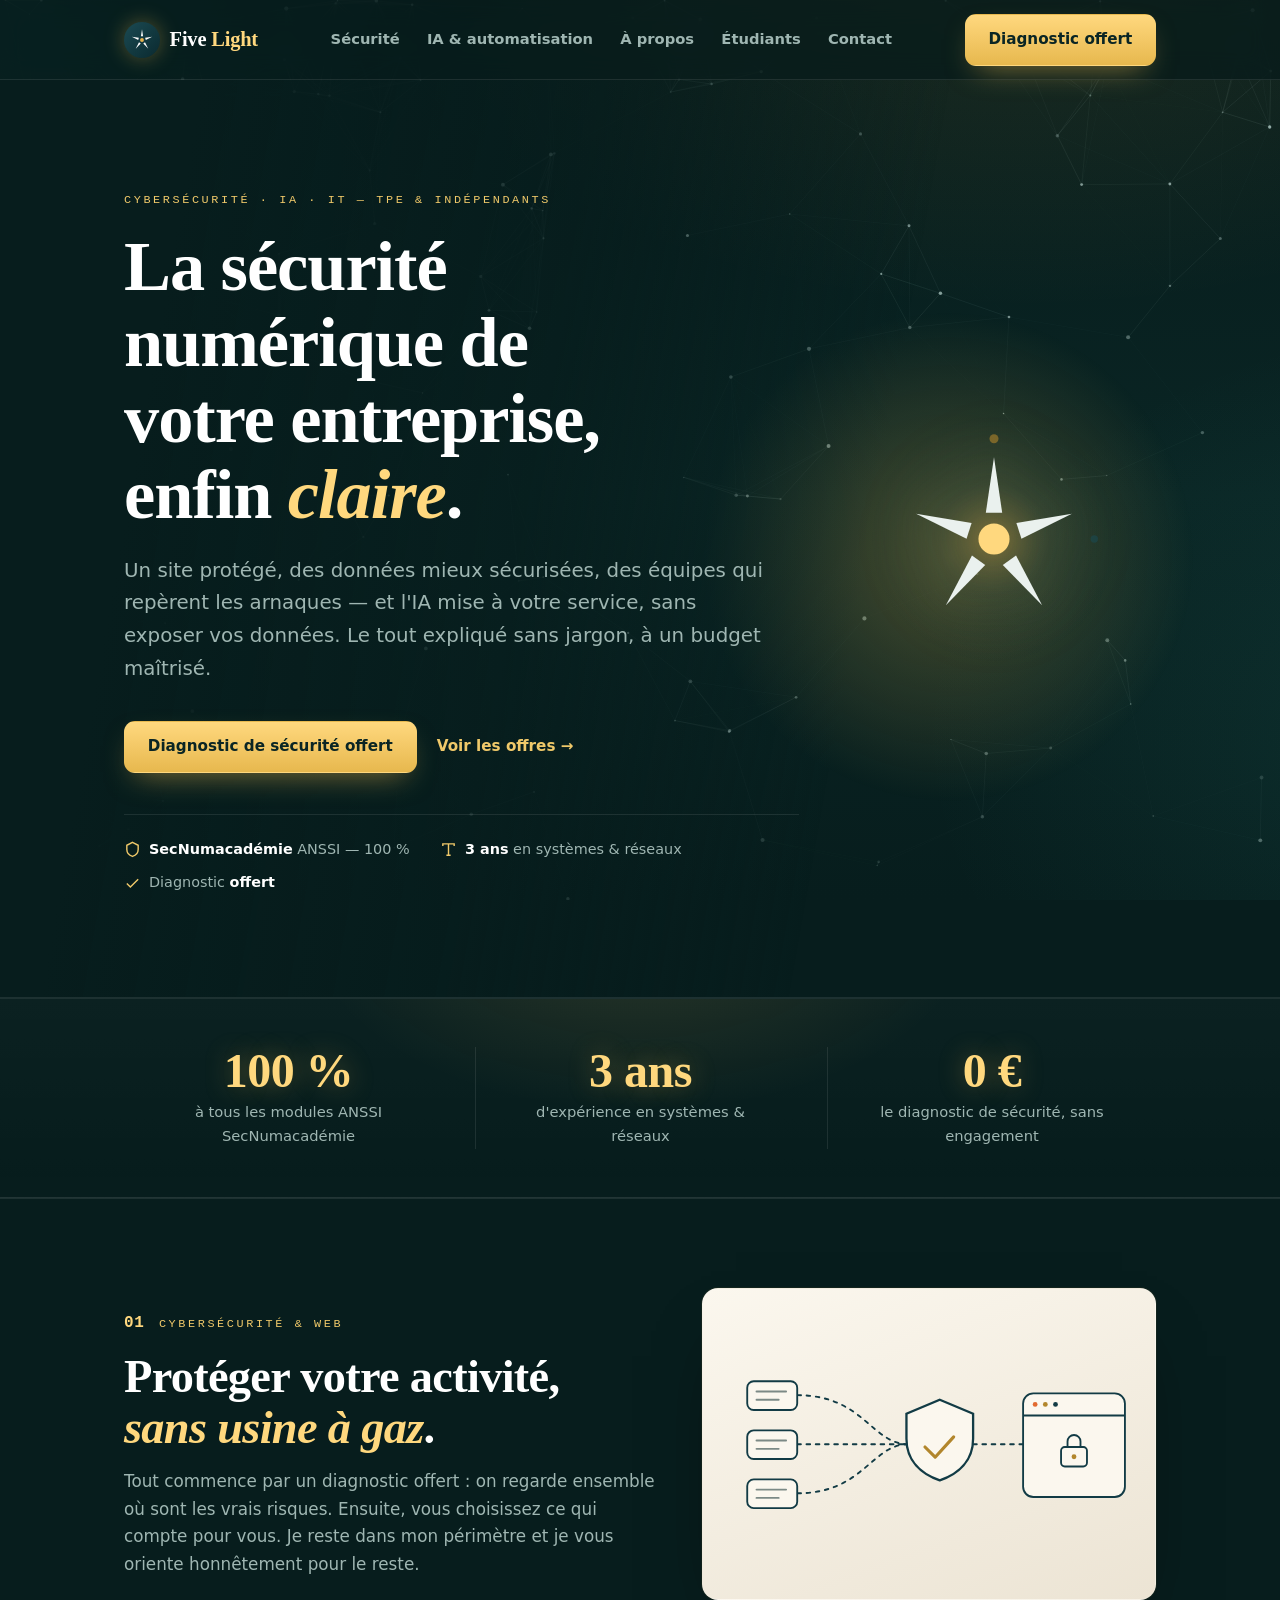
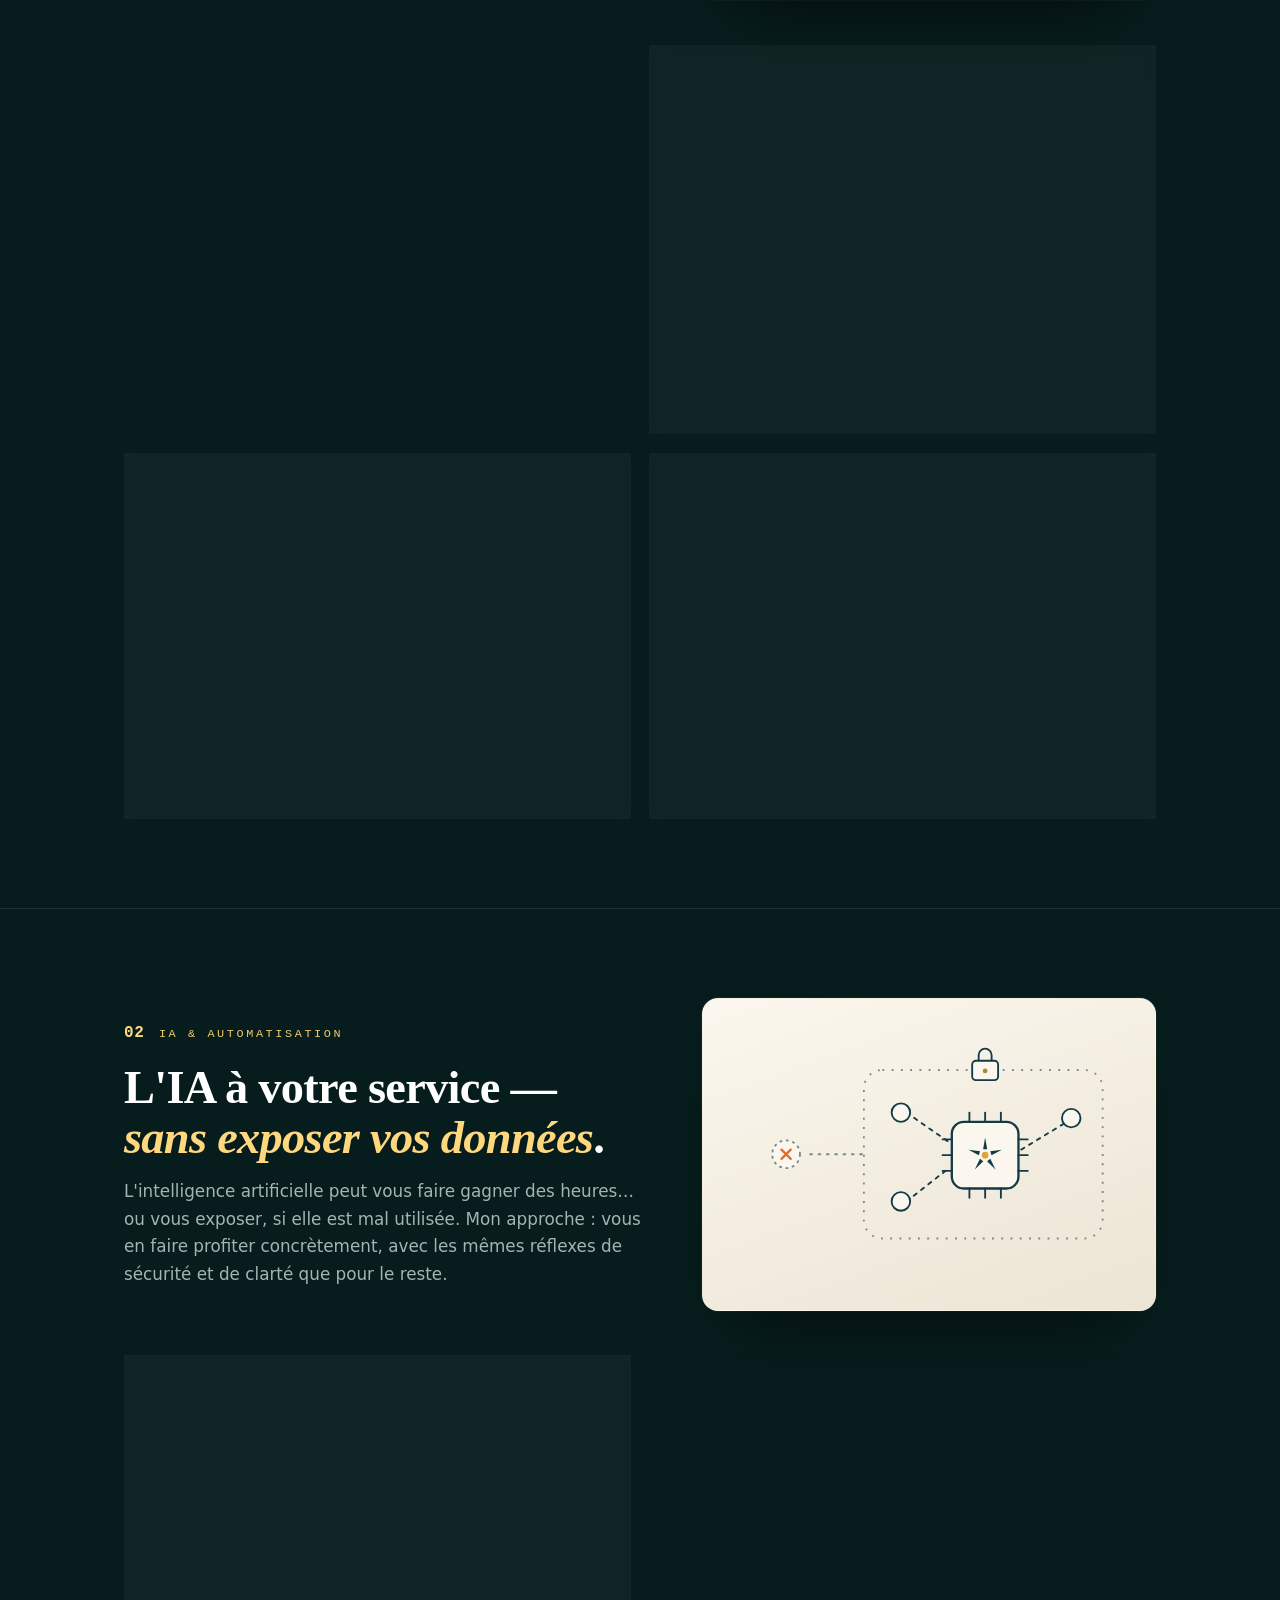
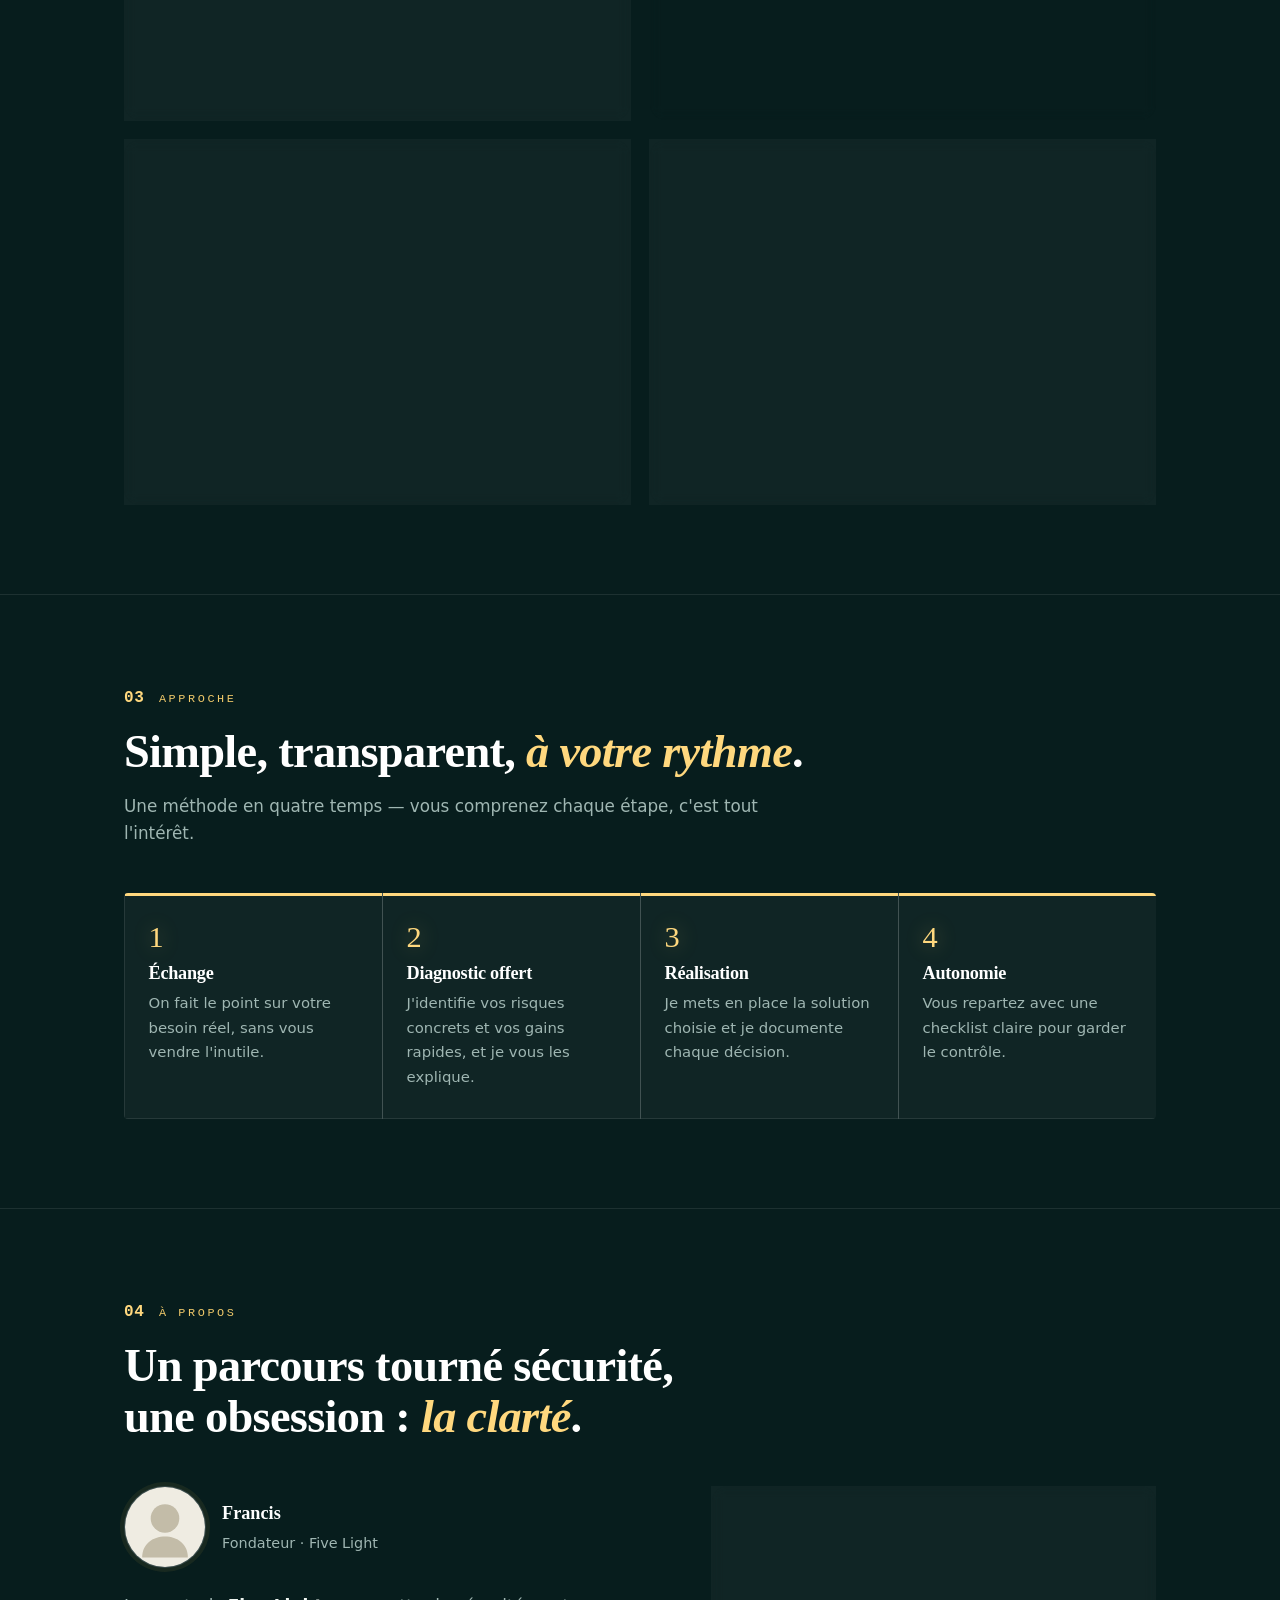
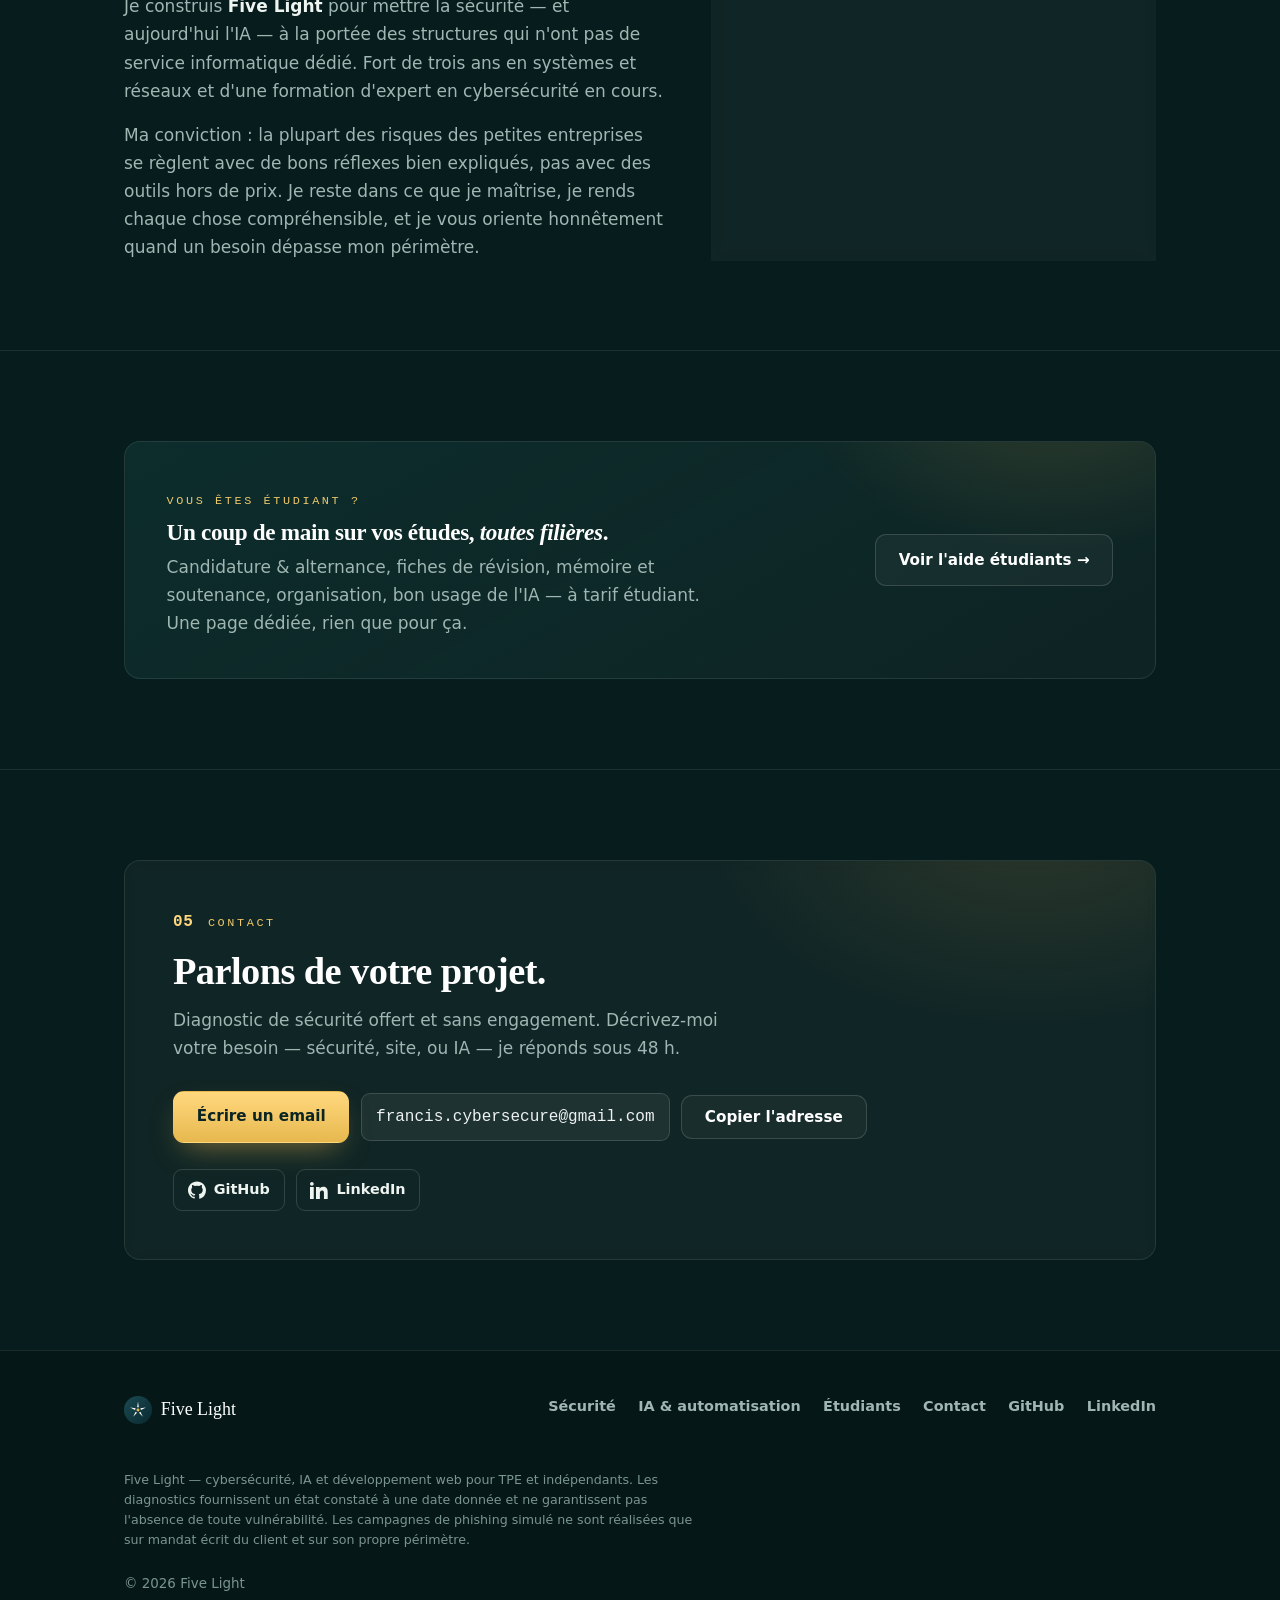
==== commit d6d18842: "Add files via upload" ====
--- a/index.html
+++ b/index.html
@@ -21,7 +21,7 @@
 <link rel="preconnect" href="https://fonts.googleapis.com">
 <link rel="preconnect" href="https://fonts.gstatic.com" crossorigin>
 <link rel="stylesheet" href="https://fonts.googleapis.com/css2?family=Spectral:ital,wght@0,500;0,600;0,700;1,500;1,600&family=Mulish:wght@400;500;600;700&family=IBM+Plex+Mono:wght@500&display=swap">
-<link rel="stylesheet" href="styles.css">
+<link rel="stylesheet" href="styles.css?v=6">
 <script>document.documentElement.classList.add('js');</script>
 </head>
 <body>
